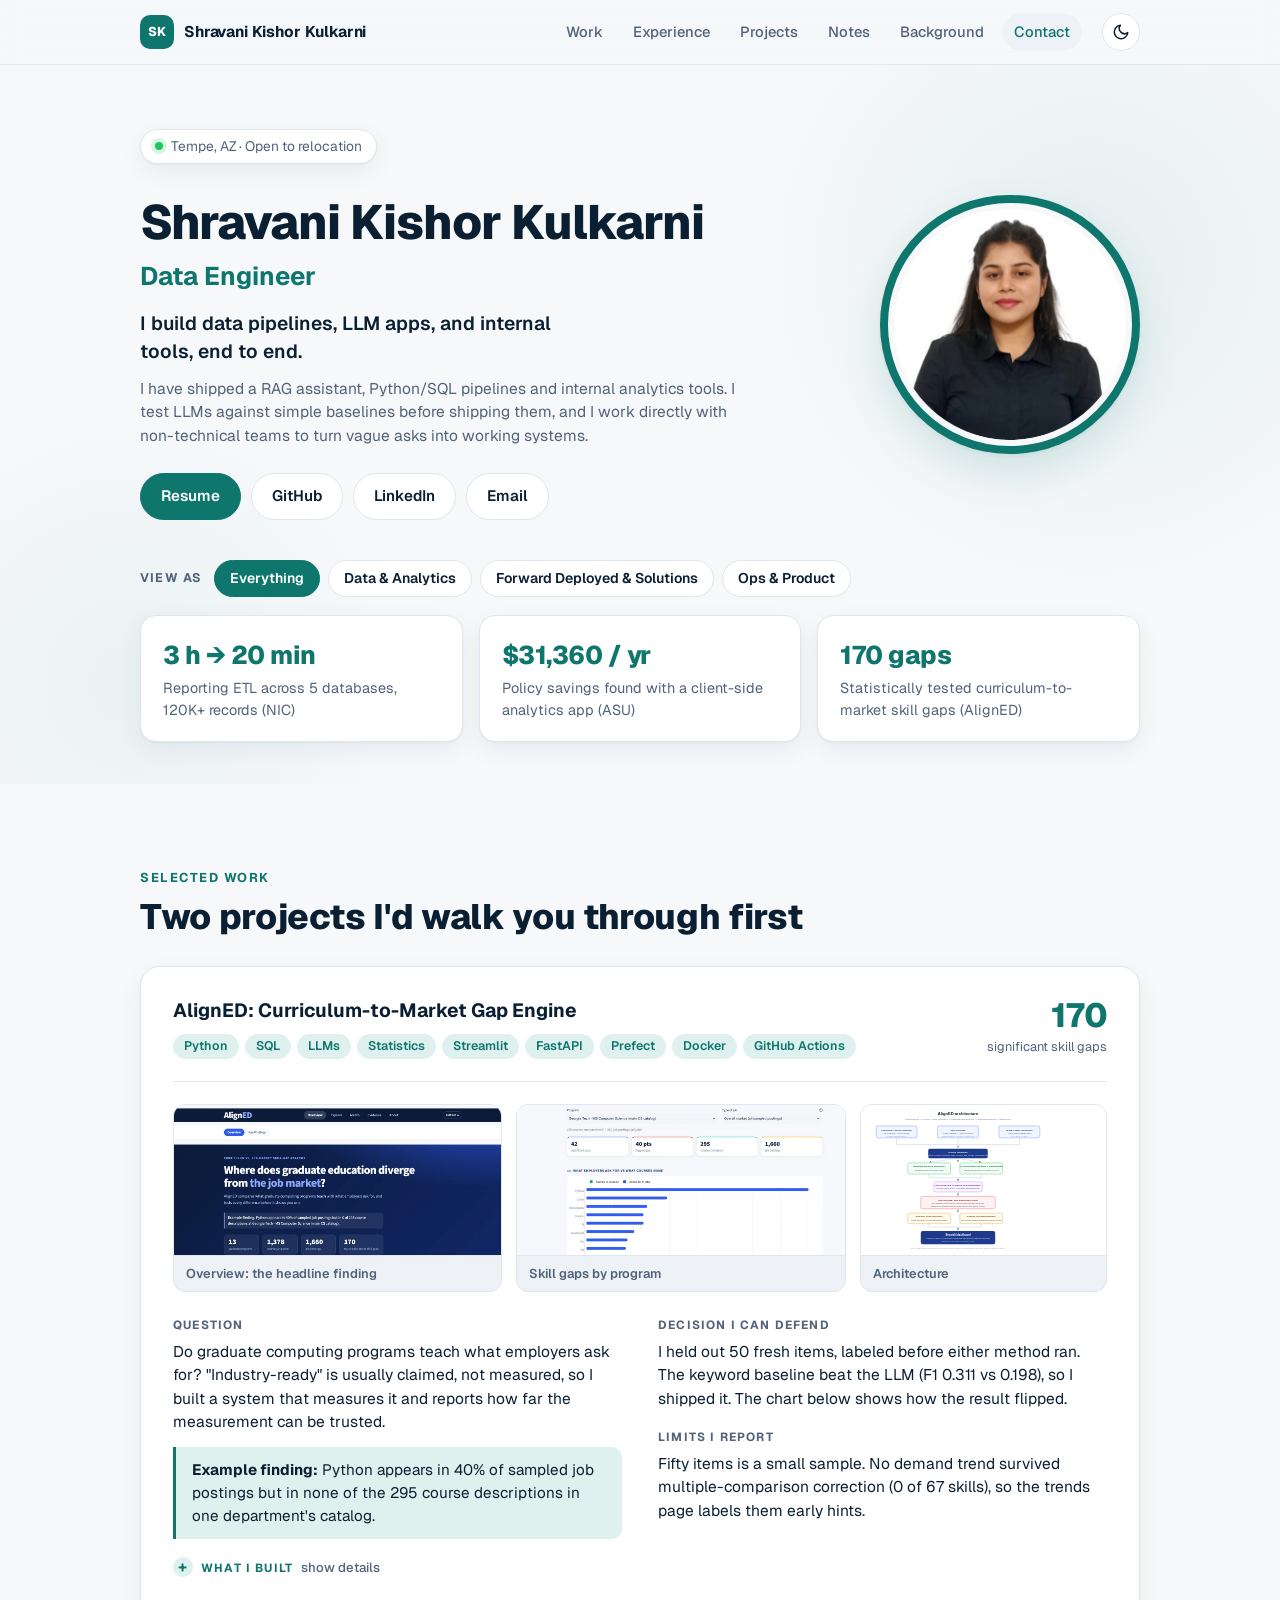
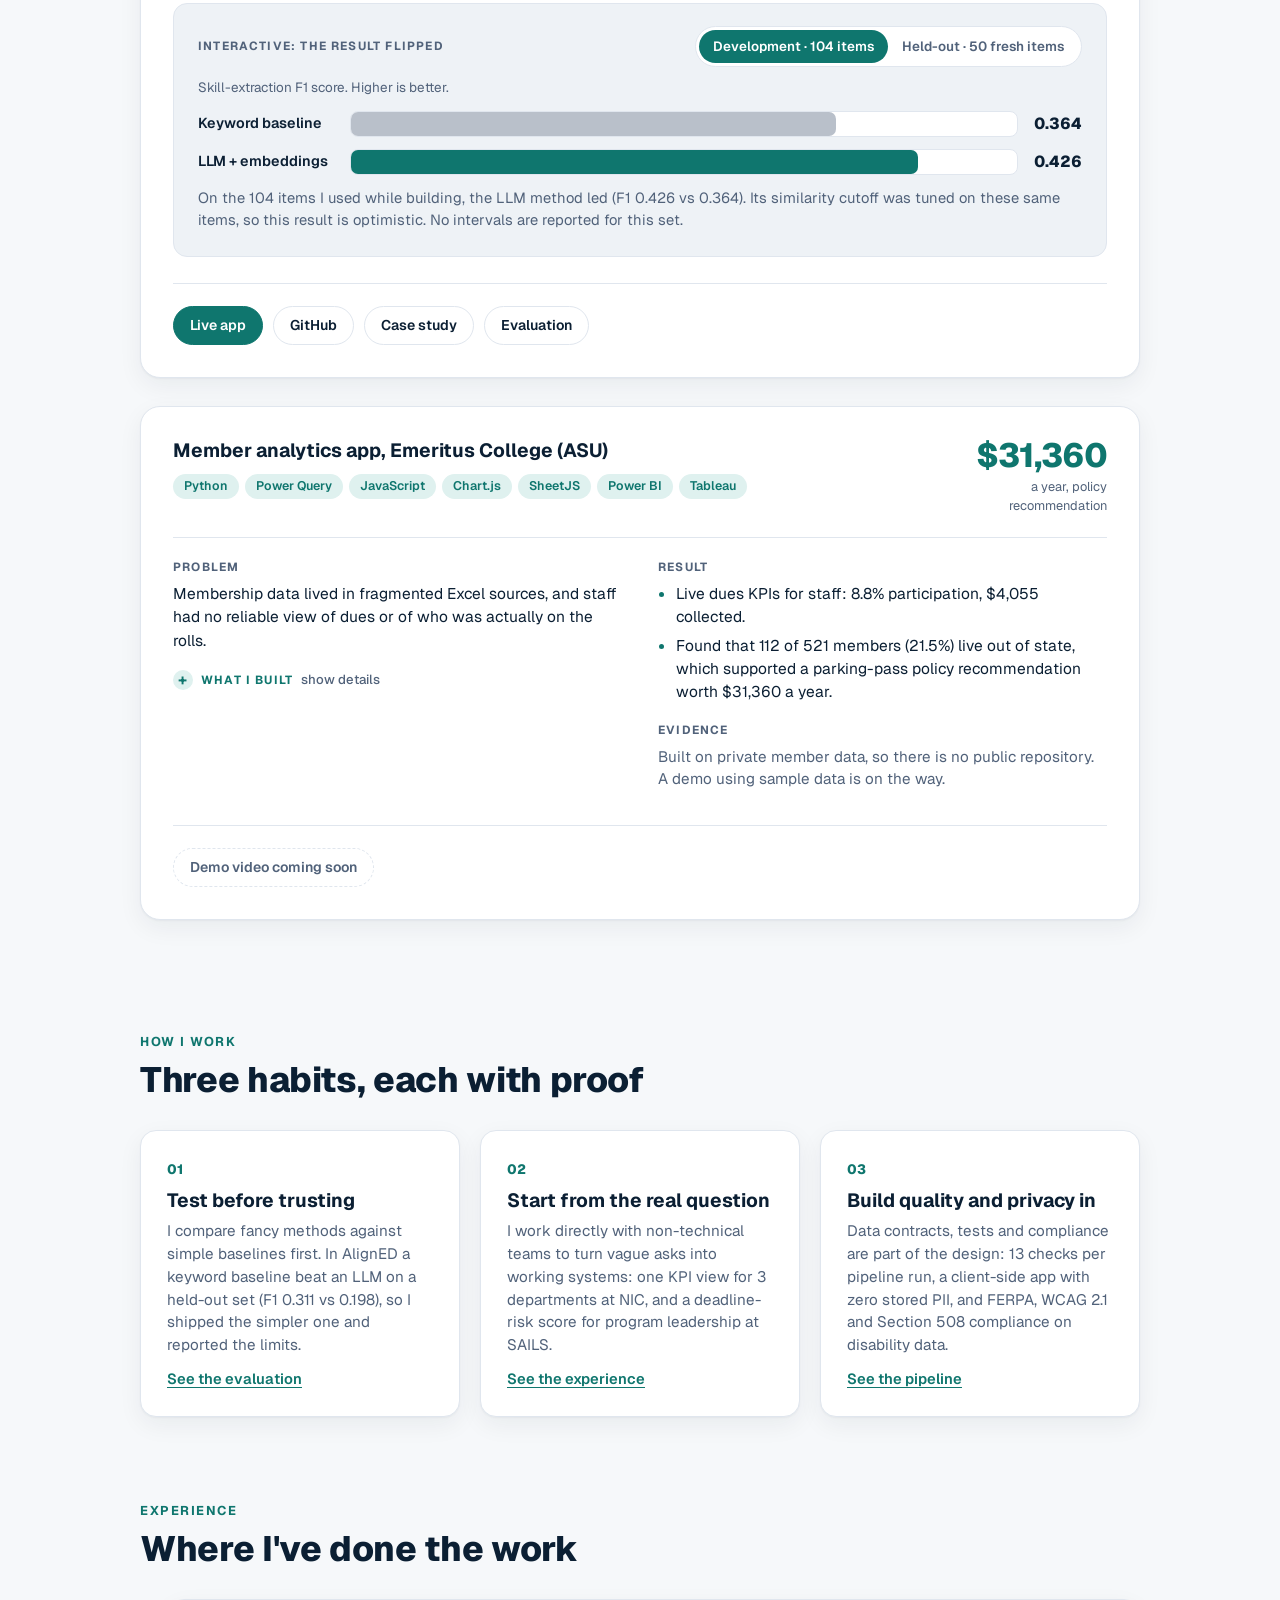
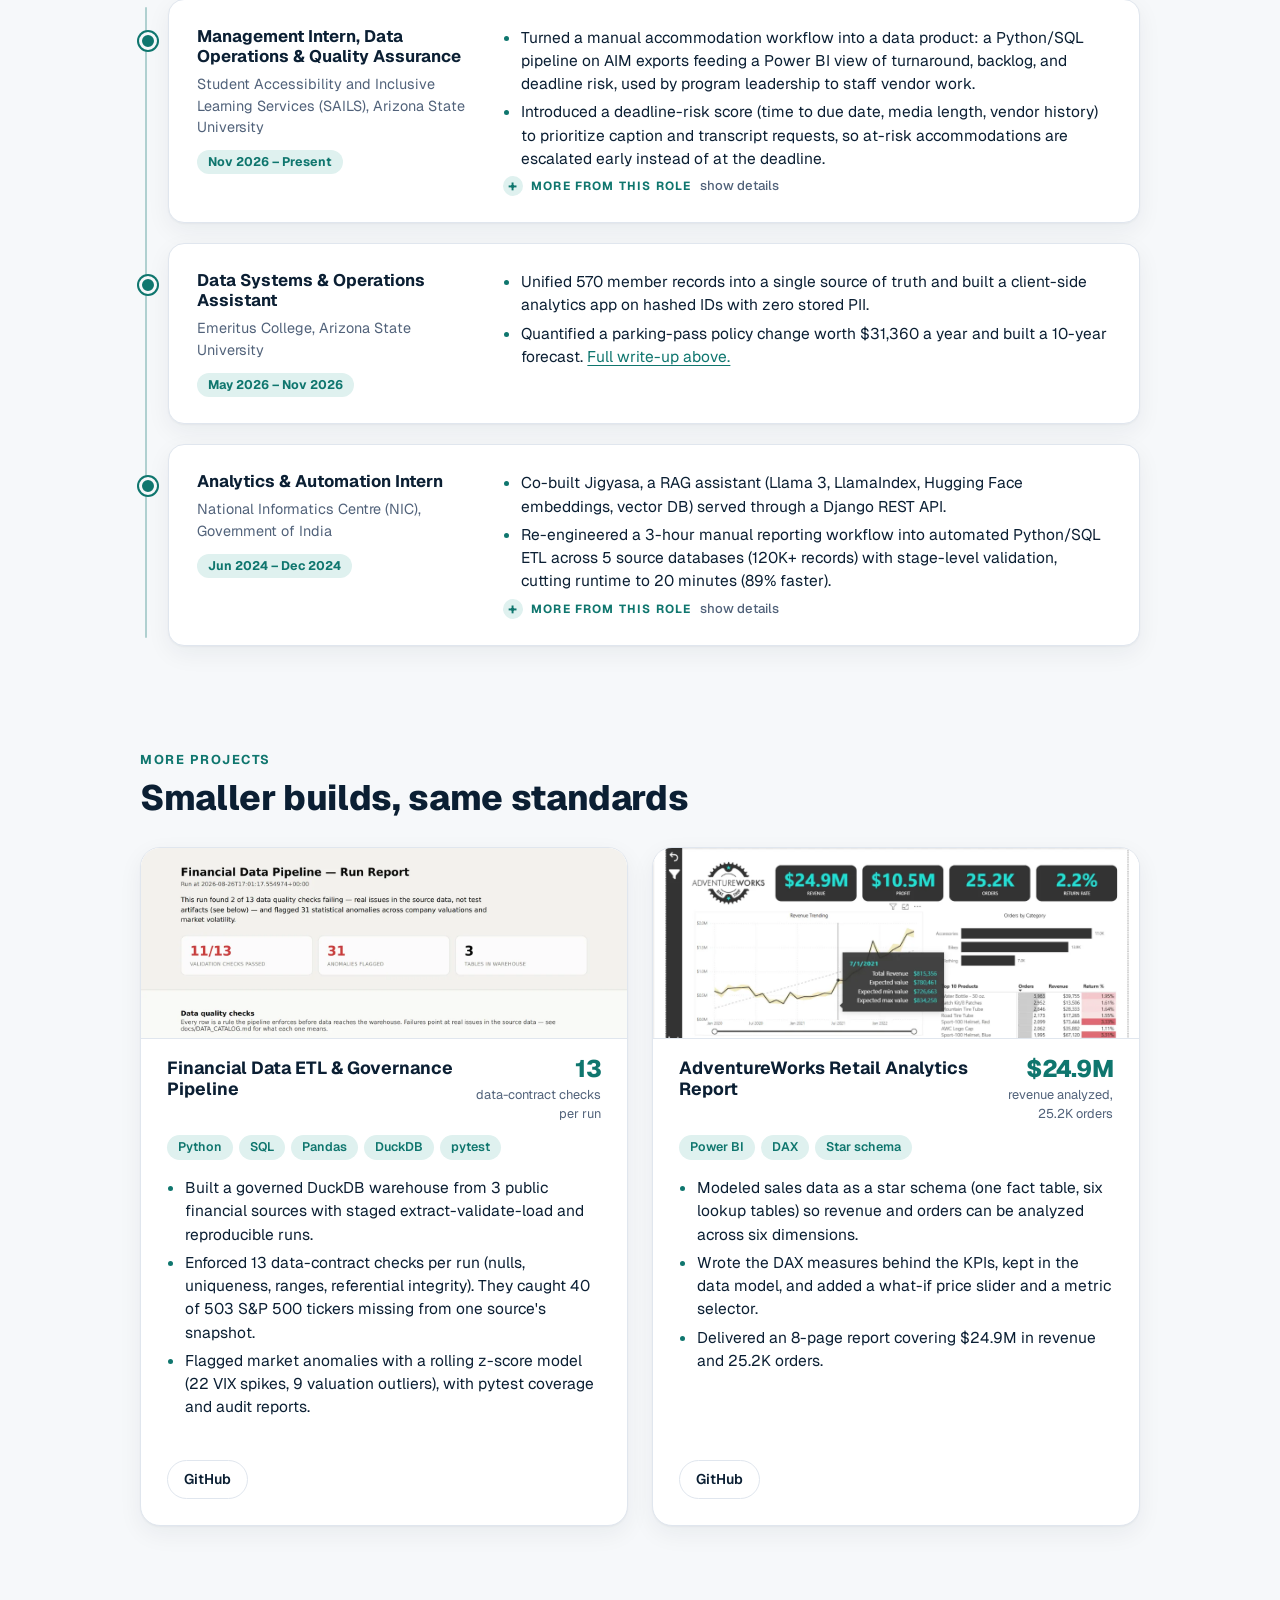
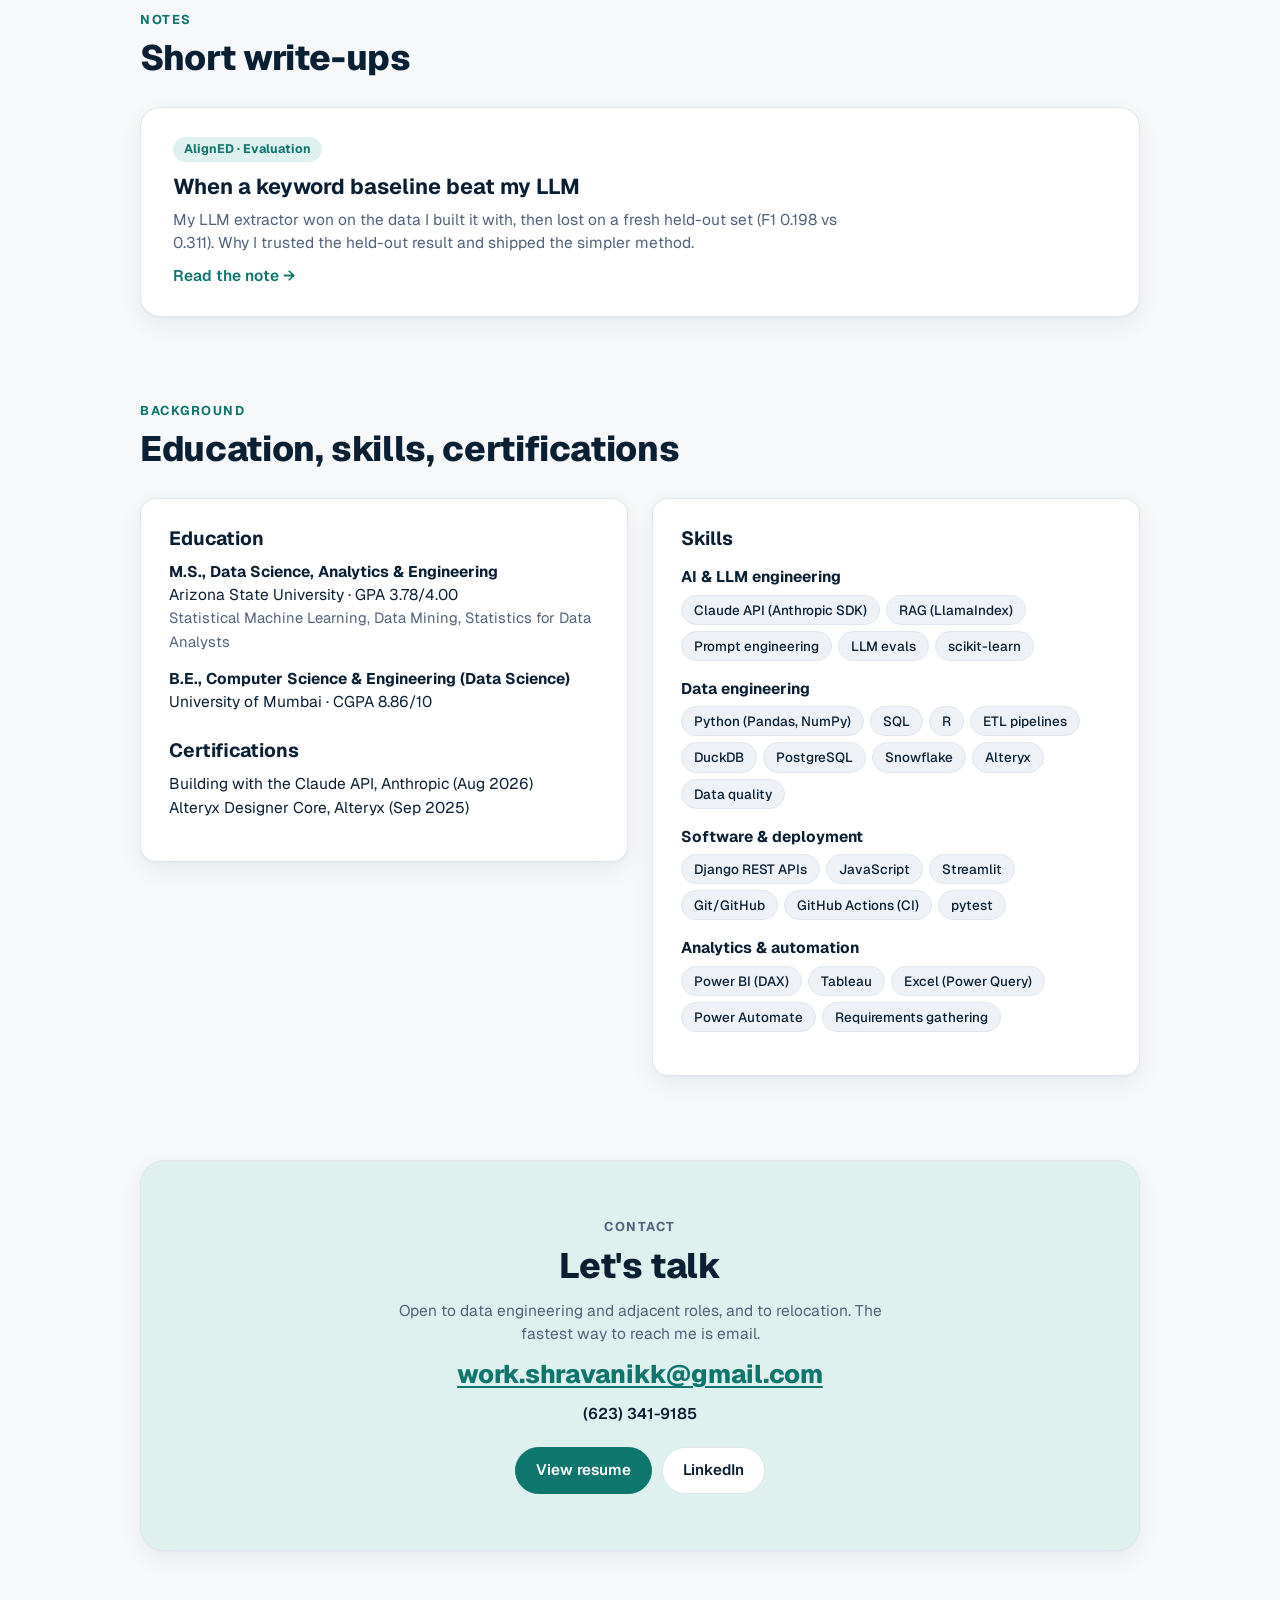
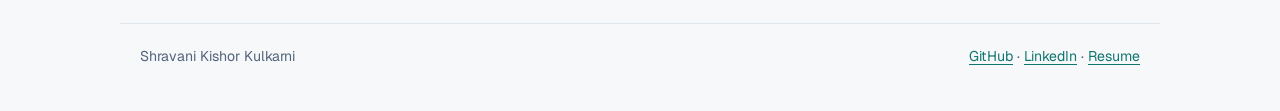
==== index.html @ fde7b5e3 "Switch to Geist and tighten body typography Co-Authored-By: Claude Sonnet 5.5 <noreply@anthropic.com" ====
<!doctype html>
<html lang="en" data-theme="light">
<head>
<meta charset="utf-8">
<meta name="viewport" content="width=device-width, initial-scale=1">
<title>Shravani Kishor Kulkarni | Data Engineer</title>
<meta name="description" content="Data Engineer who builds pipelines, LLM apps, and internal tools end to end. Python, SQL, RAG, Power BI.">
<meta name="color-scheme" content="light dark">
<link rel="icon" href="favicon.svg" type="image/svg+xml">
<link rel="canonical" href="https://shravanikulkarni-mu.vercel.app/">
<meta property="og:type" content="website">
<meta property="og:site_name" content="Shravani Kishor Kulkarni">
<meta property="og:title" content="Shravani Kishor Kulkarni | Data Engineer">
<meta property="og:description" content="Pipelines, LLM apps, and internal tools, built end to end. Python, SQL, RAG, Power BI.">
<meta property="og:url" content="https://shravanikulkarni-mu.vercel.app/">
<meta property="og:image" content="https://shravanikulkarni-mu.vercel.app/og.png">
<meta property="og:image:width" content="1200">
<meta property="og:image:height" content="630">
<meta name="twitter:card" content="summary_large_image">
<meta name="twitter:title" content="Shravani Kishor Kulkarni | Data Engineer">
<meta name="twitter:description" content="Pipelines, LLM apps, and internal tools, built end to end.">
<meta name="twitter:image" content="https://shravanikulkarni-mu.vercel.app/og.png">
<script>
  // Light is the default; a saved choice overrides it. Runs before paint to avoid a flash.
  try { var t = localStorage.getItem("theme"); if (t === "dark" || t === "light") document.documentElement.setAttribute("data-theme", t); } catch (e) {}
</script>
<link rel="preconnect" href="https://fonts.googleapis.com">
<link rel="preconnect" href="https://fonts.gstatic.com" crossorigin>
<link href="https://fonts.googleapis.com/css2?family=Geist:wght@400;500;600;700;800&display=swap" rel="stylesheet">
<link rel="stylesheet" href="styles.css">
<script type="application/ld+json">
{"@context":"https://schema.org","@type":"Person","name":"Shravani Kishor Kulkarni","jobTitle":"Data Engineer","url":"https://shravanikulkarni-mu.vercel.app/","sameAs":["https://github.com/shravanii15","https://www.linkedin.com/in/shravani-kulkarni2003/"],"address":{"@type":"PostalAddress","addressLocality":"Tempe","addressRegion":"AZ"}}
</script>
</head>
<body>
<a class="skip" href="#work">Skip to content</a>

<header class="top">
  <div class="wrap bar">
    <a class="brand" href="#top"><span class="logo">SK</span><span class="brand-name">Shravani Kishor Kulkarni</span></a>
    <nav aria-label="Primary">
      <a href="#work">Work</a>
      <a href="#experience">Experience</a>
      <a href="#projects">Projects</a>
      <a href="#notes">Notes</a>
      <a href="#about">Background</a>
      <a href="#contact">Contact</a>
    </nav>
    <button class="theme-toggle" id="themeToggle" type="button" aria-label="Switch to dark theme" title="Toggle theme">
      <svg class="i-moon" viewBox="0 0 24 24" width="18" height="18" fill="none" stroke="currentColor" stroke-width="2" stroke-linecap="round" stroke-linejoin="round" aria-hidden="true"><path d="M21 12.8A9 9 0 1 1 11.2 3a7 7 0 0 0 9.8 9.8z"/></svg>
      <svg class="i-sun" viewBox="0 0 24 24" width="18" height="18" fill="none" stroke="currentColor" stroke-width="2" stroke-linecap="round" stroke-linejoin="round" aria-hidden="true"><circle cx="12" cy="12" r="4"/><path d="M12 2v2M12 20v2M4.9 4.9l1.4 1.4M17.7 17.7l1.4 1.4M2 12h2M20 12h2M4.9 19.1l1.4-1.4M17.7 6.3l1.4-1.4"/></svg>
    </button>
  </div>
</header>

<main id="top">

<section class="hero">
  <div class="wrap hero-grid">
    <div class="hero-copy">
      <p class="pill"><span class="dot"></span>Tempe, AZ · Open to relocation</p>
      <h1>Shravani Kishor Kulkarni</h1>
      <p class="role">Data Engineer</p>
      <p class="pitch" id="pitch">I build data pipelines, LLM apps, and internal tools, end to end.</p>
      <p class="lede">I have shipped a RAG assistant, Python/SQL pipelines and internal analytics tools. I test LLMs against simple baselines before shipping them, and I work directly with non-technical teams to turn vague asks into working systems.</p>
      <div class="actions">
        <a class="btn primary" href="https://drive.google.com/file/d/1VD20Q1ZDSuOYR6wA9f7kshZLSj4AENpf/view?usp=sharing" target="_blank" rel="noopener">Resume</a>
        <a class="btn" href="https://github.com/shravanii15" target="_blank" rel="noopener">GitHub</a>
        <a class="btn" href="https://www.linkedin.com/in/shravani-kulkarni2003/" target="_blank" rel="noopener">LinkedIn</a>
        <a class="btn" href="mailto:work.shravanikk@gmail.com">Email</a>
      </div>
    </div>
    <div class="hero-photo">
      <div class="photo-frame"><img src="headshot.png" alt="Portrait of Shravani Kishor Kulkarni" width="480" height="480"></div>
    </div>
  </div>
  <div class="wrap">
    <div class="lens" role="group" aria-label="View this portfolio as">
      <span class="lens-label">View as</span>
      <button type="button" class="chip" data-lens="all" aria-pressed="true">Everything</button>
      <button type="button" class="chip" data-lens="data" aria-pressed="false">Data &amp; Analytics</button>
      <button type="button" class="chip" data-lens="fde" aria-pressed="false">Forward Deployed &amp; Solutions</button>
      <button type="button" class="chip" data-lens="ops" aria-pressed="false">Ops &amp; Product</button>
    </div>
    <dl class="proof" id="proof">
      <div><dt>3 h → 20 min</dt><dd>Reporting ETL across 5 databases, 120K+ records (NIC)</dd></div>
      <div><dt>$31,360 / yr</dt><dd>Policy savings found with a client-side analytics app (ASU)</dd></div>
      <div><dt>170 gaps</dt><dd>Statistically tested curriculum-to-market skill gaps (AlignED)</dd></div>
    </dl>
    <p class="start-here" id="startHere" hidden></p>
  </div>
</section>

<section id="work" class="wrap section">
  <p class="kicker">Selected work</p>
  <h2>Two projects I'd walk you through first</h2>

  <article class="case">
    <header class="case-head">
      <div>
        <h3>AlignED: Curriculum-to-Market Gap Engine</h3>
        <ul class="tags"><li>Python</li><li>SQL</li><li>LLMs</li><li>Statistics</li><li>Streamlit</li><li>FastAPI</li><li>Prefect</li><li>Docker</li><li>GitHub Actions</li></ul>
        <a class="status" id="status" href="https://github.com/shravanii15/AlignED/actions" target="_blank" rel="noopener" hidden><span class="pulse" aria-hidden="true"></span><span class="status-text"></span></a>
      </div>
      <div class="keynum"><strong>170</strong><span>significant skill gaps</span></div>
    </header>
    <div class="shots">
      <a class="shot" href="https://aligned-shravanikulkarni.streamlit.app" target="_blank" rel="noopener">
        <img src="assets/aligned-home.webp" alt="AlignED app overview page showing 13 programs, 1,378 courses, 1,660 job postings and 170 tested skill gaps" width="1400" height="586" loading="lazy">
        <span>Overview: the headline finding</span>
      </a>
      <a class="shot" href="https://aligned-shravanikulkarni.streamlit.app" target="_blank" rel="noopener">
        <img src="assets/aligned-gaps.webp" alt="AlignED skill-gap chart comparing what employers ask for with what Georgia Tech MS Computer Science courses name" width="1400" height="586" loading="lazy">
        <span>Skill gaps by program</span>
      </a>
      <a class="shot shot-arch" href="https://github.com/shravanii15/AlignED#how-it-works" target="_blank" rel="noopener">
        <img src="assets/aligned-architecture.svg" alt="AlignED architecture: data sources to SQLite, skill extraction, statistical gap analysis, recommendations and dashboard" width="1000" height="760" loading="lazy">
        <span>Architecture</span>
      </a>
    </div>
    <div class="grid">
      <div>
        <h4>Question</h4>
        <p>Do graduate computing programs teach what employers ask for? "Industry-ready" is usually claimed, not measured, so I built a system that measures it and reports how far the measurement can be trusted.</p>
        <p class="finding"><strong>Example finding:</strong> Python appears in 40% of sampled job postings but in none of the 295 course descriptions in one department's catalog.</p>
        <details class="more">
        <summary>What I built</summary>
        <ul>
          <li>Matched 1,378 courses from 13 programs against 1,660 job postings on O*NET skills, and tested 170 skill gaps with z-tests and Fisher's exact test under FDR control.</li>
          <li>A validated, idempotent daily ingestion pipeline (retries, raw snapshots, de-duplication, audit tables), orchestrated with Prefect and run on GitHub Actions.</li>
          <li>A versioned, authenticated, rate-limited REST API (FastAPI) with OpenAPI docs and Docker packaging, covered by 218 automated tests gated in CI.</li>
          <li>A public Streamlit app with 724 ranked recommendations.</li>
        </ul>
        </details>
      </div>
      <div>
        <h4>Decision I can defend</h4>
        <p>I held out 50 fresh items, labeled before either method ran. The keyword baseline beat the LLM (F1 0.311 vs 0.198), so I shipped it. The chart below shows how the result flipped.</p>
        <h4>Limits I report</h4>
        <p>Fifty items is a small sample. No demand trend survived multiple-comparison correction (0 of 67 skills), so the trends page labels them early hints.</p>
      </div>
    </div>
    <div class="flip" id="flip">
      <div class="flip-head">
        <h4>Interactive: the result flipped</h4>
        <div class="seg" role="group" aria-label="Choose evaluation set">
          <button type="button" data-set="dev" aria-pressed="true">Development &middot; 104 items</button>
          <button type="button" data-set="held" aria-pressed="false">Held-out &middot; 50 fresh items</button>
        </div>
      </div>
      <p class="flip-sub">Skill-extraction F1 score. Higher is better.</p>
      <div class="bars" id="flipRows"></div>
      <p class="flip-note" id="flipNote" aria-live="polite">On the 104 items I used while building, the LLM method led (F1 0.426 vs 0.364). Its similarity cutoff was tuned on these same items, so this result is optimistic.</p>
      <noscript><p class="flip-note">Development set: LLM 0.426, keyword 0.364. Held-out set: keyword 0.311, LLM 0.198.</p></noscript>
    </div>
    <footer class="case-foot">
      <!-- Hidden until the Loom link exists: <a class="btn sm" href="LOOM_URL" target="_blank" rel="noopener">Watch demo</a> -->
      <a class="btn sm primary" href="https://aligned-shravanikulkarni.streamlit.app" target="_blank" rel="noopener">Live app</a>
      <a class="btn sm" href="https://github.com/shravanii15/AlignED" target="_blank" rel="noopener">GitHub</a>
      <a class="btn sm" href="https://github.com/shravanii15/AlignED/blob/main/docs/CASE_STUDY.md" target="_blank" rel="noopener">Case study</a>
      <a class="btn sm" href="https://github.com/shravanii15/AlignED/blob/main/docs/EVALUATION.md" target="_blank" rel="noopener">Evaluation</a>
    </footer>
  </article>

  <article class="case">
    <header class="case-head">
      <div>
        <h3>Member analytics app, Emeritus College (ASU)</h3>
        <ul class="tags"><li>Python</li><li>Power Query</li><li>JavaScript</li><li>Chart.js</li><li>SheetJS</li><li>Power BI</li><li>Tableau</li></ul>
      </div>
      <div class="keynum"><strong>$31,360</strong><span>a year, policy recommendation</span></div>
    </header>
    <div class="grid">
      <div>
        <h4>Problem</h4>
        <p>Membership data lived in fragmented Excel sources, and staff had no reliable view of dues or of who was actually on the rolls.</p>
        <details class="more">
        <summary>What I built</summary>
        <ul>
          <li>Unified 570 member records into one source of truth with a Python/Power Query pipeline, validation rules, and two-tier entity resolution (ASU ID key, normalized-name fallback).</li>
          <li>A privacy-by-design analytics app that runs fully client-side on hashed IDs, so it stores no PII.</li>
          <li>A 10-year financial forecast (120 sheets, 1,200 linked formulas) plus Power BI and Tableau reports for self-serve planning.</li>
        </ul>
        </details>
      </div>
      <div>
        <h4>Result</h4>
        <ul>
          <li>Live dues KPIs for staff: 8.8% participation, $4,055 collected.</li>
          <li>Found that 112 of 521 members (21.5%) live out of state, which supported a parking-pass policy recommendation worth $31,360 a year.</li>
        </ul>
        <h4>Evidence</h4>
        <p class="note">Built on private member data, so there is no public repository. A demo using sample data is on the way.</p>
      </div>
    </div>
    <footer class="case-foot">
      <span class="btn sm disabled" aria-disabled="true">Demo video coming soon</span>
      <!-- When the video is ready, replace the line above with:
      <a class="btn sm primary" href="YOUR_VIDEO_LINK" target="_blank" rel="noopener">Watch demo (sample data)</a> -->
    </footer>
  </article>
</section>

<section class="wrap section" id="how">
  <p class="kicker">How I work</p>
  <h2>Three habits, each with proof</h2>
  <div class="principles">
    <div class="principle">
      <span class="num">01</span>
      <h3>Test before trusting</h3>
      <p>I compare fancy methods against simple baselines first. In AlignED a keyword baseline beat an LLM on a held-out set (F1 0.311 vs 0.198), so I shipped the simpler one and reported the limits.</p>
      <a href="https://github.com/shravanii15/AlignED/blob/main/docs/EVALUATION.md" target="_blank" rel="noopener">See the evaluation</a>
    </div>
    <div class="principle">
      <span class="num">02</span>
      <h3>Start from the real question</h3>
      <p>I work directly with non-technical teams to turn vague asks into working systems: one KPI view for 3 departments at NIC, and a deadline-risk score for program leadership at SAILS.</p>
      <a href="#experience">See the experience</a>
    </div>
    <div class="principle">
      <span class="num">03</span>
      <h3>Build quality and privacy in</h3>
      <p>Data contracts, tests and compliance are part of the design: 13 checks per pipeline run, a client-side app with zero stored PII, and FERPA, WCAG 2.1 and Section 508 compliance on disability data.</p>
      <a href="https://github.com/shravanii15/financial-data-etl-pipeline" target="_blank" rel="noopener">See the pipeline</a>
    </div>
  </div>
</section>

<section id="experience" class="wrap section">
  <p class="kicker">Experience</p>
  <h2>Where I've done the work</h2>

  <div class="timeline">
    <div class="job">
      <div class="meta"><h3>Management Intern, Data Operations &amp; Quality Assurance</h3><p>Student Accessibility and Inclusive Learning Services (SAILS), Arizona State University</p><span class="when">Nov 2026 – Present</span></div>
      <div class="job-body">
      <ul>
        <li>Turned a manual accommodation workflow into a data product: a Python/SQL pipeline on AIM exports feeding a Power BI view of turnaround, backlog, and deadline risk, used by program leadership to staff vendor work.</li>
        <li>Introduced a deadline-risk score (time to due date, media length, vendor history) to prioritize caption and transcript requests, so at-risk accommodations are escalated early instead of at the deadline.</li>
      </ul>
      <details class="more"><summary>More from this role</summary>
      <ul>
        <li>Replaced ad hoc caption review with a defect taxonomy and sampling-based QA (accuracy, sync, speaker ID, formatting), quantifying vendor error rates to hold vendors to quality standards.</li>
        <li>Automated rework and at-risk alerts with Power Automate, reducing coordinator follow-up, while enforcing FERPA, WCAG 2.1, and Section 508 compliance on sensitive disability data.</li>
      </ul>
      </details>
      </div>
    </div>

    <div class="job">
      <div class="meta"><h3>Data Systems &amp; Operations Assistant</h3><p>Emeritus College, Arizona State University</p><span class="when">May 2026 – Nov 2026</span></div>
      <div class="job-body">
      <ul>
        <li>Unified 570 member records into a single source of truth and built a client-side analytics app on hashed IDs with zero stored PII.</li>
        <li>Quantified a parking-pass policy change worth $31,360 a year and built a 10-year forecast. <a href="#work">Full write-up above.</a></li>
      </ul>
      </div>
    </div>

    <div class="job">
      <div class="meta"><h3>Analytics &amp; Automation Intern</h3><p>National Informatics Centre (NIC), Government of India</p><span class="when">Jun 2024 – Dec 2024</span></div>
      <div class="job-body">
      <ul>
        <li>Co-built Jigyasa, a RAG assistant (Llama 3, LlamaIndex, Hugging Face embeddings, vector DB) served through a Django REST API.</li>
        <li>Re-engineered a 3-hour manual reporting workflow into automated Python/SQL ETL across 5 source databases (120K+ records) with stage-level validation, cutting runtime to 20 minutes (89% faster).</li>
      </ul>
      <details class="more"><summary>More from this role</summary>
      <ul>
        <li>Standardized KPI definitions across 3 departments, resolving conflicting metric logic into one view for leadership.</li>
        <li>Profiled and refactored the SQL behind 15+ Power BI reports, cutting median query latency 57% (4.2s to 1.8s).</li>
      </ul>
      </details>
      </div>
    </div>
  </div>
</section>

<section id="projects" class="wrap section">
  <p class="kicker">More projects</p>
  <h2>Smaller builds, same standards</h2>
  <div class="cards">
    <article class="card">
      <a class="card-img" href="https://github.com/shravanii15/financial-data-etl-pipeline" target="_blank" rel="noopener"><img src="assets/financial-report.webp" alt="Run report from the financial data pipeline: 11 of 13 validation checks passed, 31 anomalies flagged, with a table of failing data-quality checks" width="1300" height="1034" loading="lazy"></a>
      <div class="card-top">
        <h3>Financial Data ETL &amp; Governance Pipeline</h3>
        <div class="keynum sm"><strong>13</strong><span>data-contract checks per run</span></div>
      </div>
      <ul class="tags"><li>Python</li><li>SQL</li><li>Pandas</li><li>DuckDB</li><li>pytest</li></ul>
      <ul>
        <li>Built a governed DuckDB warehouse from 3 public financial sources with staged extract-validate-load and reproducible runs.</li>
        <li>Enforced 13 data-contract checks per run (nulls, uniqueness, ranges, referential integrity). They caught 40 of 503 S&amp;P 500 tickers missing from one source's snapshot.</li>
        <li>Flagged market anomalies with a rolling z-score model (22 VIX spikes, 9 valuation outliers), with pytest coverage and audit reports.</li>
      </ul>
      <div class="card-foot"><a class="btn sm" href="https://github.com/shravanii15/financial-data-etl-pipeline" target="_blank" rel="noopener">GitHub</a></div>
    </article>
    <article class="card">
      <a class="card-img" href="https://github.com/shravanii15/Adventureworks-powerbi-dashboard" target="_blank" rel="noopener"><img src="assets/adventureworks.webp" alt="AdventureWorks Power BI executive dashboard showing $24.9M revenue, $10.5M profit, 25.2K orders and a 2.2% return rate" width="1102" height="631" loading="lazy"></a>
      <div class="card-top">
        <h3>AdventureWorks Retail Analytics Report</h3>
        <div class="keynum sm"><strong>$24.9M</strong><span>revenue analyzed, 25.2K orders</span></div>
      </div>
      <ul class="tags"><li>Power BI</li><li>DAX</li><li>Star schema</li></ul>
      <ul>
        <li>Modeled sales data as a star schema (one fact table, six lookup tables) so revenue and orders can be analyzed across six dimensions.</li>
        <li>Wrote the DAX measures behind the KPIs, kept in the data model, and added a what-if price slider and a metric selector.</li>
        <li>Delivered an 8-page report covering $24.9M in revenue and 25.2K orders.</li>
      </ul>
      <div class="card-foot"><a class="btn sm" href="https://github.com/shravanii15/Adventureworks-powerbi-dashboard" target="_blank" rel="noopener">GitHub</a></div>
    </article>
  </div>
</section>

<section id="notes" class="wrap section">
  <p class="kicker">Notes</p>
  <h2>Short write-ups</h2>
  <a class="note-card" href="notes/keyword-baseline-vs-llm.html">
    <span class="note-tag">AlignED · Evaluation</span>
    <h3>When a keyword baseline beat my LLM</h3>
    <p>My LLM extractor won on the data I built it with, then lost on a fresh held-out set (F1 0.198 vs 0.311). Why I trusted the held-out result and shipped the simpler method.</p>
    <span class="read">Read the note &rarr;</span>
  </a>
</section>

<section id="about" class="wrap section">
  <p class="kicker">Background</p>
  <h2>Education, skills, certifications</h2>
  <div class="grid two">
    <div class="panel">
      <h3>Education</h3>
      <p><strong>M.S., Data Science, Analytics &amp; Engineering</strong><br>Arizona State University · GPA 3.78/4.00<br><span class="muted">Statistical Machine Learning, Data Mining, Statistics for Data Analysts</span></p>
      <p><strong>B.E., Computer Science &amp; Engineering (Data Science)</strong><br>University of Mumbai · CGPA 8.86/10</p>
      <h3>Certifications</h3>
      <p>Building with the Claude API, Anthropic (Aug 2026)<br>Alteryx Designer Core, Alteryx (Sep 2025)</p>
    </div>
    <div class="panel">
      <h3>Skills</h3>
      <dl class="skills">
        <dt>AI &amp; LLM engineering</dt><dd><ul class="chips"><li>Claude API (Anthropic SDK)</li><li>RAG (LlamaIndex)</li><li>Prompt engineering</li><li>LLM evals</li><li>scikit-learn</li></ul></dd>
        <dt>Data engineering</dt><dd><ul class="chips"><li>Python (Pandas, NumPy)</li><li>SQL</li><li>R</li><li>ETL pipelines</li><li>DuckDB</li><li>PostgreSQL</li><li>Snowflake</li><li>Alteryx</li><li>Data quality</li></ul></dd>
        <dt>Software &amp; deployment</dt><dd><ul class="chips"><li>Django REST APIs</li><li>JavaScript</li><li>Streamlit</li><li>Git/GitHub</li><li>GitHub Actions (CI)</li><li>pytest</li></ul></dd>
        <dt>Analytics &amp; automation</dt><dd><ul class="chips"><li>Power BI (DAX)</li><li>Tableau</li><li>Excel (Power Query)</li><li>Power Automate</li><li>Requirements gathering</li></ul></dd>
      </dl>
    </div>
  </div>
</section>

<section id="contact" class="wrap section">
  <div class="contact-card">
    <p class="kicker">Contact</p>
    <h2>Let's talk</h2>
    <p>Open to data engineering and adjacent roles, and to relocation. The fastest way to reach me is email.</p>
    <p><a class="mail" href="mailto:work.shravanikk@gmail.com">work.shravanikk@gmail.com</a></p>
    <p class="phone"><a href="tel:+16233419185">(623) 341-9185</a></p>
    <div class="actions center"><a class="btn primary" href="https://drive.google.com/file/d/1VD20Q1ZDSuOYR6wA9f7kshZLSj4AENpf/view?usp=sharing" target="_blank" rel="noopener">View resume</a><a class="btn" href="https://www.linkedin.com/in/shravani-kulkarni2003/" target="_blank" rel="noopener">LinkedIn</a></div>
  </div>
</section>

</main>

<footer class="wrap foot">
  <span>Shravani Kishor Kulkarni</span>
  <span><a href="https://github.com/shravanii15" target="_blank" rel="noopener">GitHub</a> · <a href="https://www.linkedin.com/in/shravani-kulkarni2003/" target="_blank" rel="noopener">LinkedIn</a> · <a href="https://drive.google.com/file/d/1VD20Q1ZDSuOYR6wA9f7kshZLSj4AENpf/view?usp=sharing" target="_blank" rel="noopener">Resume</a></span>
</footer>

<script src="app.js" defer></script>
<script>
  (function () {
    var root = document.documentElement, btn = document.getElementById("themeToggle");
    function sync() {
      var dark = root.getAttribute("data-theme") === "dark";
      btn.setAttribute("aria-label", dark ? "Switch to light theme" : "Switch to dark theme");
    }
    btn.addEventListener("click", function () {
      var next = root.getAttribute("data-theme") === "dark" ? "light" : "dark";
      root.setAttribute("data-theme", next);
      try { localStorage.setItem("theme", next); } catch (e) {}
      sync();
    });
    sync();
  })();
</script>
</body>
</html>
---- styles.css ----
:root{
  --bg:#f6f8fa; --surface:#ffffff; --surface-2:#eef2f6; --text:#0b1f33; --muted:#51627a; --line:#e0e6ee;
  --accent:#0f766e; --accent-2:#0f766e; --accent-ink:#ffffff; --accent-soft:#dff1ef;
  --shadow:0 1px 2px rgba(11,31,51,.04),0 8px 24px rgba(11,31,51,.06);
  --shadow-lg:0 2px 4px rgba(11,31,51,.05),0 18px 40px rgba(15,118,110,.14);
  --glow:rgba(15,118,110,.07); --glow-2:rgba(15,118,110,.05);
  --radius:16px;
  --font-head:"Geist","Inter",system-ui,sans-serif;
}
:root[data-theme="dark"]{
  --bg:#0a1624; --surface:#0f2236; --surface-2:#142b44; --text:#e6edf5; --muted:#93a4b8; --line:#1e3550;
  --accent:#2dd4bf; --accent-2:#2dd4bf; --accent-ink:#04201c; --accent-soft:#123a40;
  --shadow:0 1px 2px rgba(0,0,0,.3),0 8px 24px rgba(0,0,0,.28);
  --shadow-lg:0 2px 4px rgba(0,0,0,.4),0 18px 40px rgba(0,0,0,.4);
  --glow:rgba(45,212,191,.08); --glow-2:rgba(45,212,191,.05);
}
*{box-sizing:border-box}
html{scroll-behavior:smooth;scroll-padding-top:76px}
body{margin:0;background:var(--bg);color:var(--text);font:15.5px/1.5 "Geist","Inter",system-ui,-apple-system,"Segoe UI",Roboto,sans-serif;-webkit-font-smoothing:antialiased;transition:background .25s,color .25s}
.wrap{max-width:1040px;margin:0 auto;padding:0 20px}
a{color:var(--accent);text-underline-offset:3px}
h1,h2,h3,h4,.brand,.proof dt,.keynum strong,.mail,.role{font-family:var(--font-head)}
h1,h2,h3,h4{line-height:1.2;margin:0;letter-spacing:-.015em}
p{margin:0 0 10px}

/* top bar */
.top{position:sticky;top:0;z-index:20;background:color-mix(in srgb,var(--bg) 82%,transparent);backdrop-filter:saturate(1.4) blur(12px);-webkit-backdrop-filter:saturate(1.4) blur(12px);border-bottom:1px solid var(--line)}
.bar{display:flex;align-items:center;gap:20px;height:64px}
.brand{display:flex;align-items:center;gap:10px;font-weight:700;color:var(--text);text-decoration:none;letter-spacing:-.01em}
.logo{display:grid;place-items:center;width:34px;height:34px;border-radius:10px;background:var(--accent);color:var(--accent-ink);font-size:.8rem;font-weight:800}
nav{display:flex;gap:6px;margin-left:auto;overflow-x:auto;scrollbar-width:none}
nav::-webkit-scrollbar{display:none}
nav a{color:var(--muted);text-decoration:none;font-size:.92rem;font-weight:500;padding:7px 12px;border-radius:999px;white-space:nowrap;transition:background .2s,color .2s}
nav a:hover,nav a.active{color:var(--text);background:var(--surface-2)}
nav a.active{color:var(--accent)}
.theme-toggle{display:grid;place-items:center;width:38px;height:38px;border-radius:999px;border:1px solid var(--line);background:var(--surface);color:var(--text);cursor:pointer;flex:none;transition:transform .2s,border-color .2s}
.theme-toggle:hover{border-color:var(--accent);transform:rotate(12deg)}
.theme-toggle .i-sun{display:none}
:root[data-theme="dark"] .theme-toggle .i-sun{display:block}
:root[data-theme="dark"] .theme-toggle .i-moon{display:none}

.skip{position:absolute;left:-999px;top:8px;z-index:50;background:var(--accent);color:var(--accent-ink);padding:8px 14px;border-radius:8px}
.skip:focus{left:12px}

/* hero */
.hero{position:relative;overflow:hidden;padding:64px 0 24px}
.hero::before{content:"";position:absolute;inset:-120px -10% auto auto;width:640px;height:640px;border-radius:50%;background:radial-gradient(closest-side,var(--glow),transparent);pointer-events:none}
.hero::after{content:"";position:absolute;inset:auto auto -160px -10%;width:520px;height:520px;border-radius:50%;background:radial-gradient(closest-side,var(--glow-2),transparent);pointer-events:none}
.hero-grid{position:relative;z-index:1;display:grid;grid-template-columns:1.6fr .6fr;gap:48px;align-items:center}
.pill{display:inline-flex;align-items:center;gap:8px;padding:6px 14px;border:1px solid var(--line);background:var(--surface);border-radius:999px;font-size:.86rem;color:var(--muted);box-shadow:var(--shadow)}
.dot{width:8px;height:8px;border-radius:50%;background:#22c55e;box-shadow:0 0 0 4px rgba(34,197,94,.18)}
h1{font-size:min(3rem,4.6vw);white-space:nowrap;letter-spacing:-.02em;margin:20px 0 6px;font-weight:800}
.role{font-size:clamp(1.2rem,2.6vw,1.6rem);font-weight:700;margin:0 0 14px;color:var(--accent);width:fit-content}
.pitch{font-size:1.2rem;font-weight:600;max-width:34ch;margin-bottom:10px}
.lede{color:var(--muted);max-width:60ch;margin-bottom:26px}
.actions{display:flex;flex-wrap:wrap;gap:10px}
.btn{display:inline-flex;align-items:center;justify-content:center;gap:6px;padding:11px 20px;border:1px solid var(--line);border-radius:999px;background:var(--surface);color:var(--text);text-decoration:none;font-weight:600;font-size:.95rem;transition:transform .18s,box-shadow .18s,border-color .18s,background .18s}
.btn:hover{transform:translateY(-2px);border-color:var(--accent);box-shadow:var(--shadow)}
.btn.primary{background:var(--accent);border-color:var(--accent);color:var(--accent-ink)}
.btn.primary:hover{box-shadow:0 8px 22px color-mix(in srgb,var(--accent) 35%,transparent)}
.btn.sm{padding:8px 16px;font-size:.88rem}
.btn.disabled{color:var(--muted);border-style:dashed;background:transparent;cursor:default}
.btn.disabled:hover{transform:none;box-shadow:none;border-color:var(--line)}
.hero-photo{display:flex;justify-content:center}
.photo-frame{position:relative;width:min(100%,340px);aspect-ratio:1;border-radius:50%;padding:8px;background:var(--accent);box-shadow:var(--shadow-lg)}
.photo-frame img{display:block;width:100%;height:100%;border-radius:50%;object-fit:cover;background:#fff;border:6px solid var(--bg)}
.proof{position:relative;z-index:1;display:grid;grid-template-columns:repeat(3,1fr);gap:16px;margin:48px 0 0}
.proof>div{background:var(--surface);border:1px solid var(--line);border-radius:var(--radius);padding:20px 22px;box-shadow:var(--shadow);transition:transform .2s,box-shadow .2s}
.proof>div:hover{transform:translateY(-3px);box-shadow:var(--shadow-lg)}
.proof dt{font-size:1.6rem;font-weight:800;letter-spacing:-.02em;color:var(--accent)}
.proof dd{margin:4px 0 0;color:var(--muted);font-size:.9rem}

/* screenshots */
.shots{display:grid;grid-template-columns:1.2fr 1.2fr .9fr;gap:14px;margin:0 0 26px}
.shot{display:flex;flex-direction:column;border:1px solid var(--line);border-radius:12px;overflow:hidden;background:var(--surface-2);text-decoration:none;color:var(--muted);font-size:.8rem;font-weight:600;transition:transform .2s,box-shadow .2s,border-color .2s}
.shot:hover{transform:translateY(-3px);box-shadow:var(--shadow-lg);border-color:var(--accent)}
.shot img{display:block;width:100%;height:150px;object-fit:cover;object-position:top left;background:#fff}
.shot-arch img{object-fit:contain;background:#fff;padding:4px}
.shot span{padding:8px 12px;border-top:1px solid var(--line)}
.card-img{display:block;margin:-26px -26px 18px;border-radius:19px 19px 0 0;overflow:hidden;border-bottom:1px solid var(--line);background:#fff}
.card-img img{display:block;width:100%;height:190px;object-fit:cover;object-position:top center;transition:transform .4s}
.card:hover .card-img img{transform:scale(1.03)}
details.more{margin-top:18px}
details.more summary{cursor:pointer;font-size:.74rem;font-weight:700;text-transform:uppercase;letter-spacing:.1em;color:var(--accent);list-style:none;display:flex;align-items:center;gap:8px}
details.more summary::-webkit-details-marker{display:none}
details.more summary::before{content:"+";display:grid;place-items:center;width:20px;height:20px;border-radius:50%;background:var(--accent-soft);font-size:1rem;line-height:1}
details.more[open] summary::before{content:"2"}
details.more summary::after{content:"show details";font-weight:500;text-transform:none;letter-spacing:0;color:var(--muted);font-size:.82rem}
details.more[open] summary::after{content:"hide"}
details.more ul{margin-top:12px}
@media (max-width:860px){.shots{grid-template-columns:1fr}.shot img{height:170px}}

/* role lens */
.lens{position:relative;z-index:1;display:flex;flex-wrap:wrap;align-items:center;gap:8px;margin-top:40px}
.lens-label{font-size:.78rem;font-weight:700;letter-spacing:.1em;text-transform:uppercase;color:var(--muted);margin-right:4px}
.chip{font:inherit;font-size:.88rem;font-weight:600;padding:7px 15px;border-radius:999px;border:1px solid var(--line);background:var(--surface);color:var(--text);cursor:pointer;transition:background .18s,border-color .18s,color .18s,transform .18s}
.chip:hover{border-color:var(--accent);transform:translateY(-1px)}
.chip[aria-pressed="true"]{background:var(--accent);border-color:var(--accent);color:var(--accent-ink)}
.lens+.proof{margin-top:18px}
.start-here{position:relative;z-index:1;display:flex;flex-wrap:wrap;align-items:center;gap:8px 18px;margin:18px 0 0;font-size:.92rem}
.start-here span{font-size:.78rem;font-weight:700;letter-spacing:.1em;text-transform:uppercase;color:var(--muted)}
.start-here a{font-weight:600}

/* live status */
.status{display:inline-flex;align-items:center;gap:9px;margin-top:14px;padding:6px 14px;border-radius:999px;border:1px solid var(--line);background:var(--surface-2);color:var(--text);font-size:.82rem;text-decoration:none;transition:border-color .2s}
.status:hover{border-color:var(--accent)}
.status[hidden]{display:none}
.pulse{width:8px;height:8px;border-radius:50%;background:#22c55e;box-shadow:0 0 0 0 rgba(34,197,94,.5);animation:pulse 2.2s infinite;flex:none}
.status.warn .pulse{background:#f59e0b;animation:none}
@keyframes pulse{70%{box-shadow:0 0 0 7px rgba(34,197,94,0)}100%{box-shadow:0 0 0 0 rgba(34,197,94,0)}}

/* the result flipped */
.flip{margin-top:26px;padding:22px 24px;border-radius:14px;background:var(--surface-2);border:1px solid var(--line)}
.flip-head{display:flex;flex-wrap:wrap;justify-content:space-between;align-items:center;gap:12px}
.flip-head h4{margin:0}
.seg{display:inline-flex;padding:3px;border-radius:999px;background:var(--surface);border:1px solid var(--line)}
.seg button{font:inherit;font-size:.84rem;font-weight:600;padding:6px 14px;border:0;border-radius:999px;background:transparent;color:var(--muted);cursor:pointer;transition:background .2s,color .2s}
.seg button[aria-pressed="true"]{background:var(--accent);color:var(--accent-ink)}
.flip-sub{margin:10px 0 14px;font-size:.84rem;color:var(--muted)}
.bar-row{display:grid;grid-template-columns:140px 1fr 52px;align-items:center;gap:12px;margin-bottom:12px}
.bar-label{font-size:.9rem;font-weight:600}
.track{position:relative;height:26px;border-radius:8px;background:var(--surface);border:1px solid var(--line)}
.fill{height:100%;border-radius:7px;background:color-mix(in srgb,var(--muted) 40%,var(--surface));transition:width .6s cubic-bezier(.2,.8,.2,1),background .3s}
.fill.win{background:var(--accent)}
.ci{position:absolute;top:50%;height:2px;background:var(--text);transform:translateY(-50%);transition:left .6s cubic-bezier(.2,.8,.2,1),width .6s cubic-bezier(.2,.8,.2,1)}
.ci::before,.ci::after{content:"";position:absolute;top:-5px;width:2px;height:12px;background:var(--text)}
.ci::before{left:0}.ci::after{right:0}
.ci[hidden]{display:none}
.bar-val{font-family:var(--font-head);font-weight:800;font-size:1rem;text-align:right}
.flip-note{margin:6px 0 0;font-size:.92rem;color:var(--muted);min-height:3.2em}
@media (max-width:860px){.bar-row{grid-template-columns:1fr 52px;gap:4px 12px}.bar-label{grid-column:1/-1}.flip{padding:18px}}

/* sections */
.section{padding-top:84px}
.kicker{margin:0 0 8px;font-size:.8rem;font-weight:700;letter-spacing:.12em;text-transform:uppercase;color:var(--accent)}
h2{font-size:clamp(1.6rem,3.4vw,2.2rem);letter-spacing:-.01em;margin-bottom:28px;font-weight:800}
h3{font-size:1.2rem;letter-spacing:0}
h4{font-size:.74rem;text-transform:uppercase;letter-spacing:.1em;color:var(--muted);margin:20px 0 8px}
h4:first-child{margin-top:0}
ul{padding-left:1.15rem;margin:0}
li{margin-bottom:5px;line-height:1.5}
li::marker{color:var(--accent)}

/* tags */
.tags{display:flex;flex-wrap:wrap;gap:6px;list-style:none;padding:0;margin:12px 0 0}
.tags li{margin:0;padding:3px 11px;border-radius:999px;background:var(--accent-soft);color:var(--accent);font-size:.78rem;font-weight:600}
.tags li::marker{content:""}

/* key number */
.keynum{display:flex;flex-direction:column;align-items:flex-end;text-align:right;flex:none}
.keynum strong{font-size:2.1rem;font-weight:800;letter-spacing:-.03em;line-height:1;color:var(--accent)}
.keynum span{font-size:.8rem;color:var(--muted);max-width:16ch;margin-top:4px}
.keynum.sm strong{font-size:1.5rem}

/* case studies + cards */
.case,.card{background:var(--surface);border:1px solid var(--line);border-radius:20px;padding:32px;margin-bottom:28px;box-shadow:var(--shadow);transition:transform .22s,box-shadow .22s,border-color .22s}
.case:hover,.card:hover{transform:translateY(-3px);box-shadow:var(--shadow-lg);border-color:color-mix(in srgb,var(--accent) 35%,var(--line))}
.case-head{display:flex;justify-content:space-between;align-items:flex-start;gap:24px;padding-bottom:22px;margin-bottom:22px;border-bottom:1px solid var(--line)}
.grid{display:grid;grid-template-columns:1fr 1fr;gap:36px}
.grid p{margin-bottom:8px}
.case-foot,.card-foot{display:flex;flex-wrap:wrap;gap:10px;margin-top:26px;padding-top:22px;border-top:1px solid var(--line)}
.note{color:var(--muted);font-size:.95rem}
.cards{display:grid;grid-template-columns:1fr 1fr;gap:24px}
.cards .card{margin:0;display:flex;flex-direction:column;padding:26px}
.card-top{display:flex;justify-content:space-between;gap:16px;align-items:flex-start}
.card-top h3{font-size:1.1rem}
.cards .tags{margin:12px 0 16px}
.cards .card-foot{margin-top:auto;padding-top:18px;border-top:0}
.cards ul:not(.tags){margin-bottom:18px}

/* how I work */
.finding{margin:14px 0 0;padding:12px 16px;border-left:3px solid var(--accent);background:var(--accent-soft);border-radius:0 10px 10px 0;font-size:.95rem}
.principles{display:grid;grid-template-columns:repeat(3,1fr);gap:20px}
.principle{background:var(--surface);border:1px solid var(--line);border-radius:var(--radius);padding:26px;box-shadow:var(--shadow);transition:transform .2s,box-shadow .2s}
.principle:hover{transform:translateY(-3px);box-shadow:var(--shadow-lg)}
.principle .num{display:inline-block;font-family:var(--font-head);font-weight:800;font-size:.85rem;color:var(--accent);margin-bottom:10px}
.principle h3{margin-bottom:8px}
.principle p{color:var(--muted);font-size:.95rem}
.principle a{font-weight:600;font-size:.92rem}
.actions.center{justify-content:center;margin-top:22px}

/* experience */
.timeline{position:relative;padding-left:28px}
.timeline::before{content:"";position:absolute;left:5px;top:8px;bottom:8px;width:2px;background:var(--accent);opacity:.3;border-radius:2px}
.job{position:relative;display:grid;grid-template-columns:270px 1fr;gap:36px;background:var(--surface);border:1px solid var(--line);border-radius:var(--radius);padding:26px 28px;margin-bottom:20px;box-shadow:var(--shadow)}
.job::before{content:"";position:absolute;left:-30px;top:32px;width:12px;height:12px;border-radius:50%;background:var(--accent);border:3px solid var(--bg);box-shadow:0 0 0 2px var(--accent)}
.job h3{font-size:1.05rem}
.job .meta p{margin:8px 0 10px;color:var(--muted);font-size:.9rem}
.when{display:inline-block;padding:3px 11px;border-radius:999px;background:var(--accent-soft);color:var(--accent);font-size:.78rem;font-weight:700}

/* notes */
.note-card{display:block;background:var(--surface);border:1px solid var(--line);border-radius:20px;padding:28px 32px;box-shadow:var(--shadow);text-decoration:none;color:var(--text);transition:transform .22s,box-shadow .22s,border-color .22s}
.note-card:hover{transform:translateY(-3px);box-shadow:var(--shadow-lg);border-color:color-mix(in srgb,var(--accent) 35%,var(--line))}
.note-tag{display:inline-block;padding:3px 11px;border-radius:999px;background:var(--accent-soft);color:var(--accent);font-size:.78rem;font-weight:700;margin-bottom:12px}
.note-card h3{font-size:1.35rem;margin-bottom:8px}
.note-card p{color:var(--muted);max-width:70ch}
.note-card .read{color:var(--accent);font-weight:600}
.post{max-width:760px;padding-top:48px}
.post h1{white-space:normal;font-size:clamp(1.9rem,5vw,2.8rem);margin:6px 0 14px}
.post h2{font-size:1.35rem;margin:34px 0 10px}
.post-lede{font-size:1.15rem;color:var(--muted)}
.post p,.post li{font-size:1.02rem}
.post ul{margin-bottom:12px}
.back{display:inline-block;margin-bottom:22px;font-weight:600;font-size:.92rem;text-decoration:none}
.post-table{width:100%;border-collapse:collapse;margin:16px 0;background:var(--surface);border:1px solid var(--line);border-radius:12px;overflow:hidden;font-size:.95rem}
.post-table th,.post-table td{padding:11px 14px;text-align:left;border-bottom:1px solid var(--line)}
.post-table th{background:var(--surface-2);font-size:.78rem;text-transform:uppercase;letter-spacing:.06em;color:var(--muted)}
.post-table tr:last-child td{border-bottom:0}
.post-links{display:flex;flex-wrap:wrap;gap:10px;margin-top:34px}
@media (max-width:860px){.post-table{font-size:.85rem}.post-table th,.post-table td{padding:9px 8px}}

/* chips + job body */
.job-body{min-width:0}
.job-body details.more{margin-top:6px}
.chips{display:flex;flex-wrap:wrap;gap:6px;list-style:none;padding:0;margin:6px 0 0}
.chips li{margin:0;padding:4px 12px;border-radius:999px;background:var(--surface-2);border:1px solid var(--line);color:var(--text);font-size:.84rem;font-weight:500}
.chips li::marker{content:""}
.skills dd{margin-top:0}

/* background */
.grid.two{gap:24px;align-items:start}
.panel{background:var(--surface);border:1px solid var(--line);border-radius:var(--radius);padding:28px;box-shadow:var(--shadow)}
.panel h3{margin:0 0 10px}
.panel h3:not(:first-child){margin-top:26px}
.panel p{margin-bottom:14px}
.muted{color:var(--muted);font-size:.92rem}
.skills dt{font-weight:700;margin-top:16px}
.skills dt:first-child{margin-top:0}
.skills dd{margin:3px 0 0;color:var(--muted);font-size:.95rem}

/* contact */
.contact-card{text-align:center;padding:56px 24px;border-radius:24px;background:var(--accent-soft);border:1px solid var(--line);box-shadow:var(--shadow)}
.contact-card h2{margin-bottom:12px}
.contact-card p{max-width:52ch;margin-left:auto;margin-right:auto;color:var(--muted)}
.mail{display:inline-block;font-size:clamp(1.15rem,3vw,1.6rem);font-weight:800;letter-spacing:-.01em}
.phone{margin-top:-2px}
.phone a{font-weight:600;color:var(--text);text-decoration:none}
.phone a:hover{color:var(--accent)}
.foot{display:flex;justify-content:space-between;flex-wrap:wrap;gap:8px;margin-top:72px;padding-top:22px;padding-bottom:44px;border-top:1px solid var(--line);color:var(--muted);font-size:.88rem}
a:focus-visible,button:focus-visible{outline:2px solid var(--accent);outline-offset:3px;border-radius:6px}

@media (max-width:860px){
  .hero{padding-top:36px}
  h1{font-size:6.3vw}
  .hero-grid{grid-template-columns:1fr;gap:32px}
  .hero-photo{order:-1}
  .photo-frame{width:230px}
  .proof,.grid,.cards,.principles{grid-template-columns:1fr}
  .grid{gap:8px}
  .job{grid-template-columns:1fr;gap:14px}
  .case,.card{padding:22px}
  .case-head{flex-direction:column;gap:16px}
  .keynum{align-items:flex-start;text-align:left}
  .keynum span{max-width:none}
  .section{padding-top:60px}
  .brand-name{display:none}
  nav{margin-left:0}
}
@media (prefers-reduced-motion:reduce){*{transition:none!important;scroll-behavior:auto!important}}
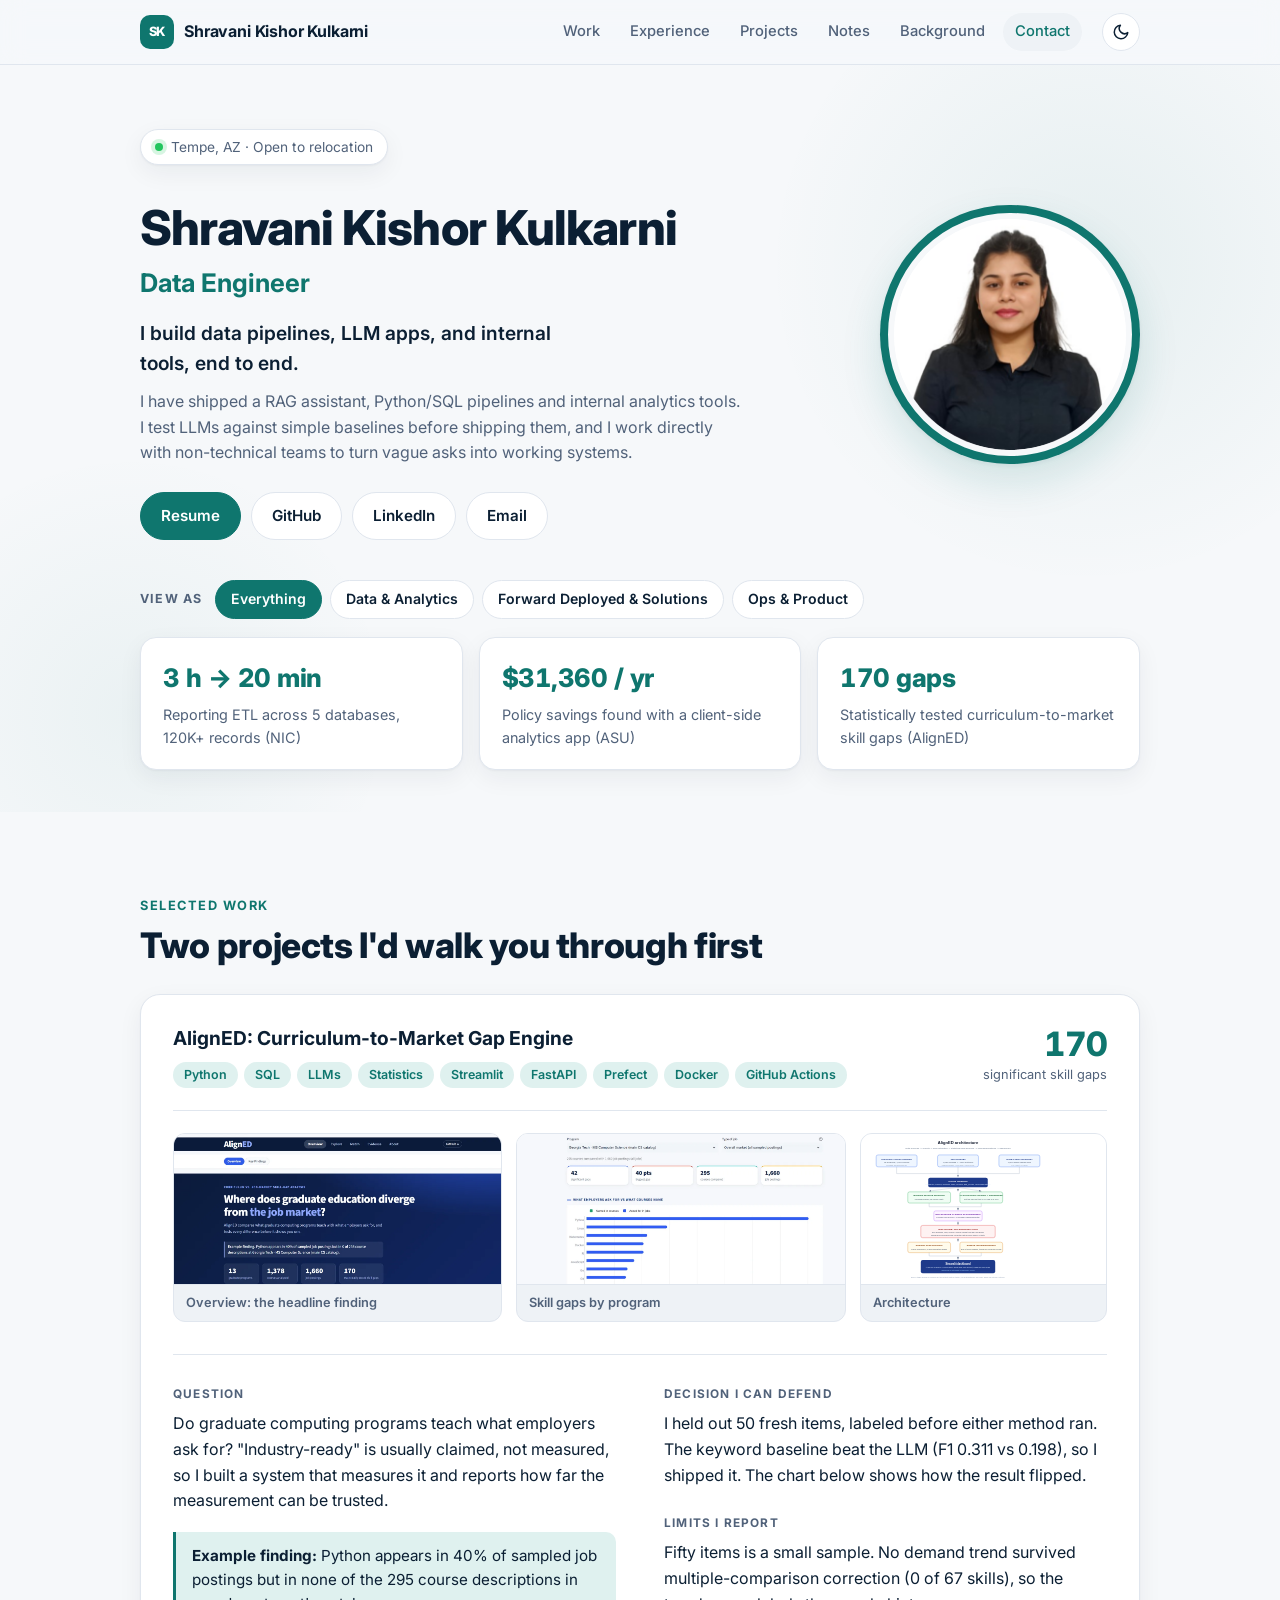
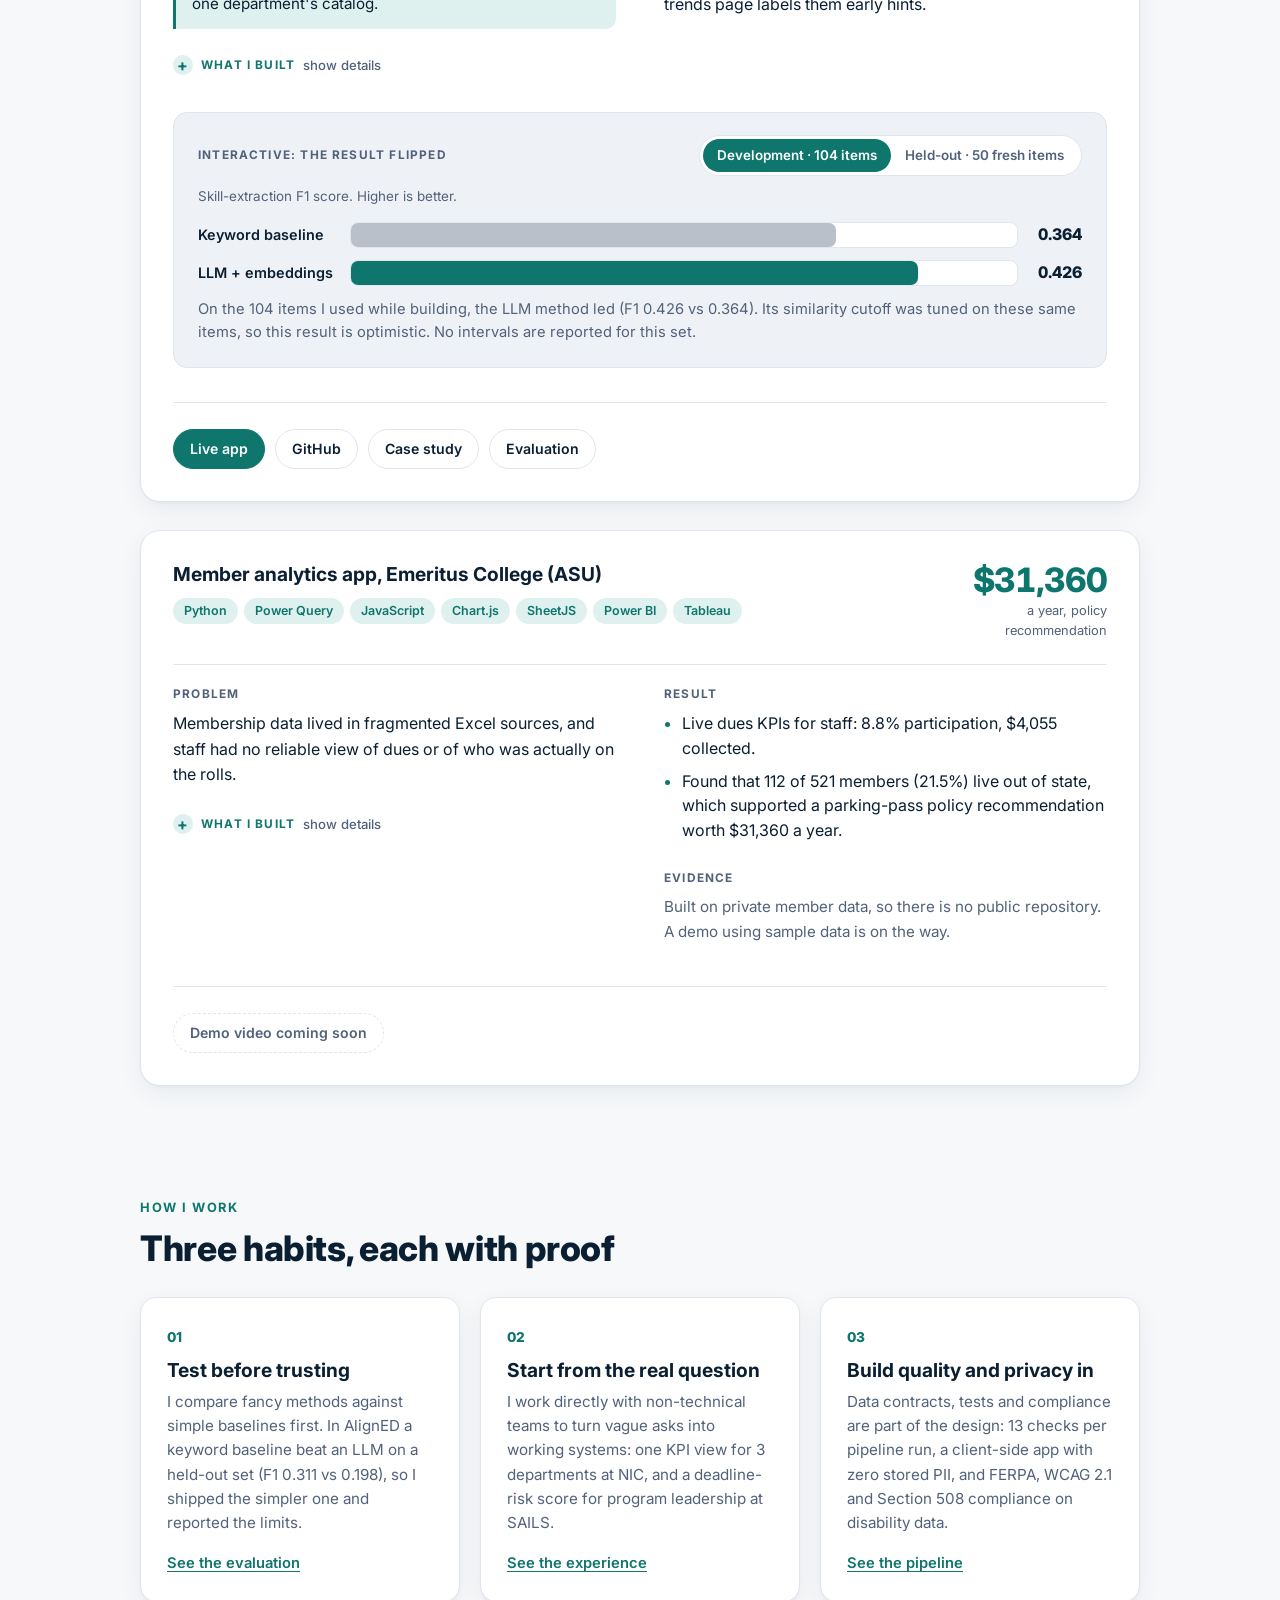
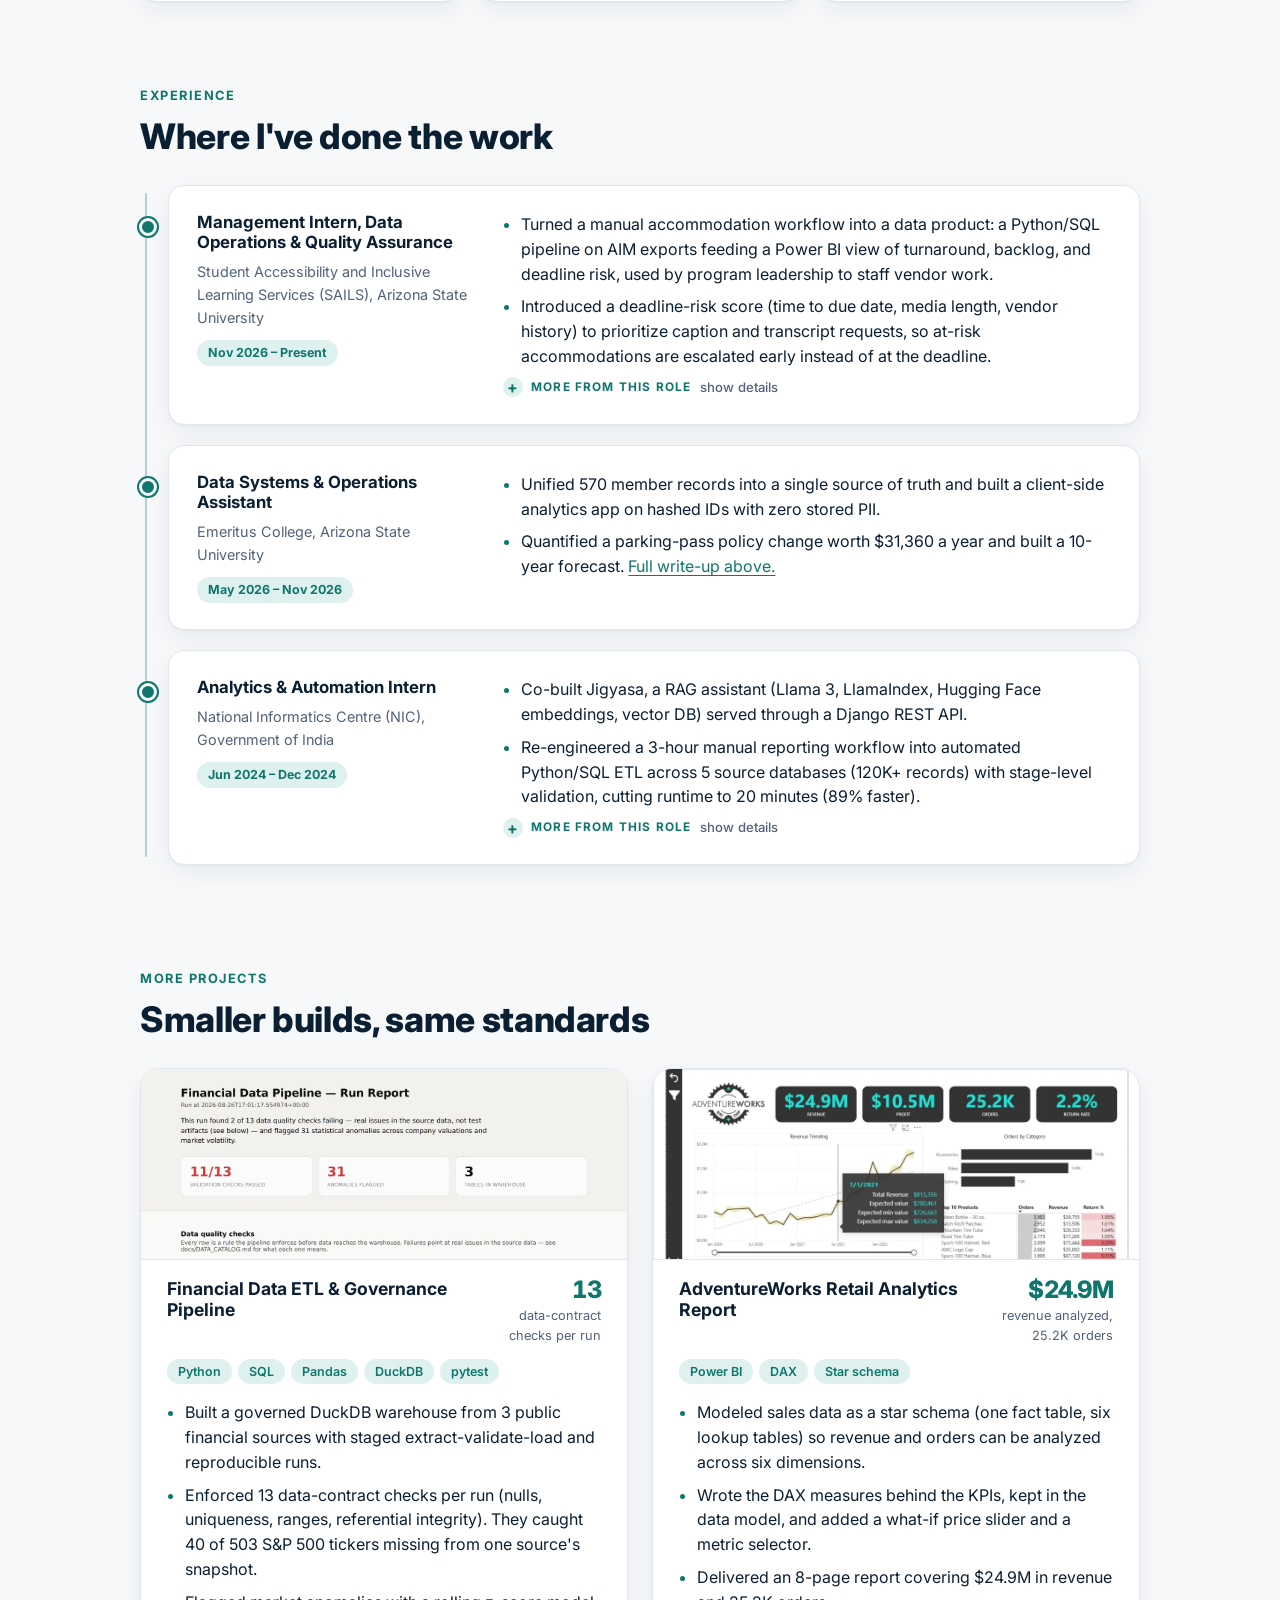
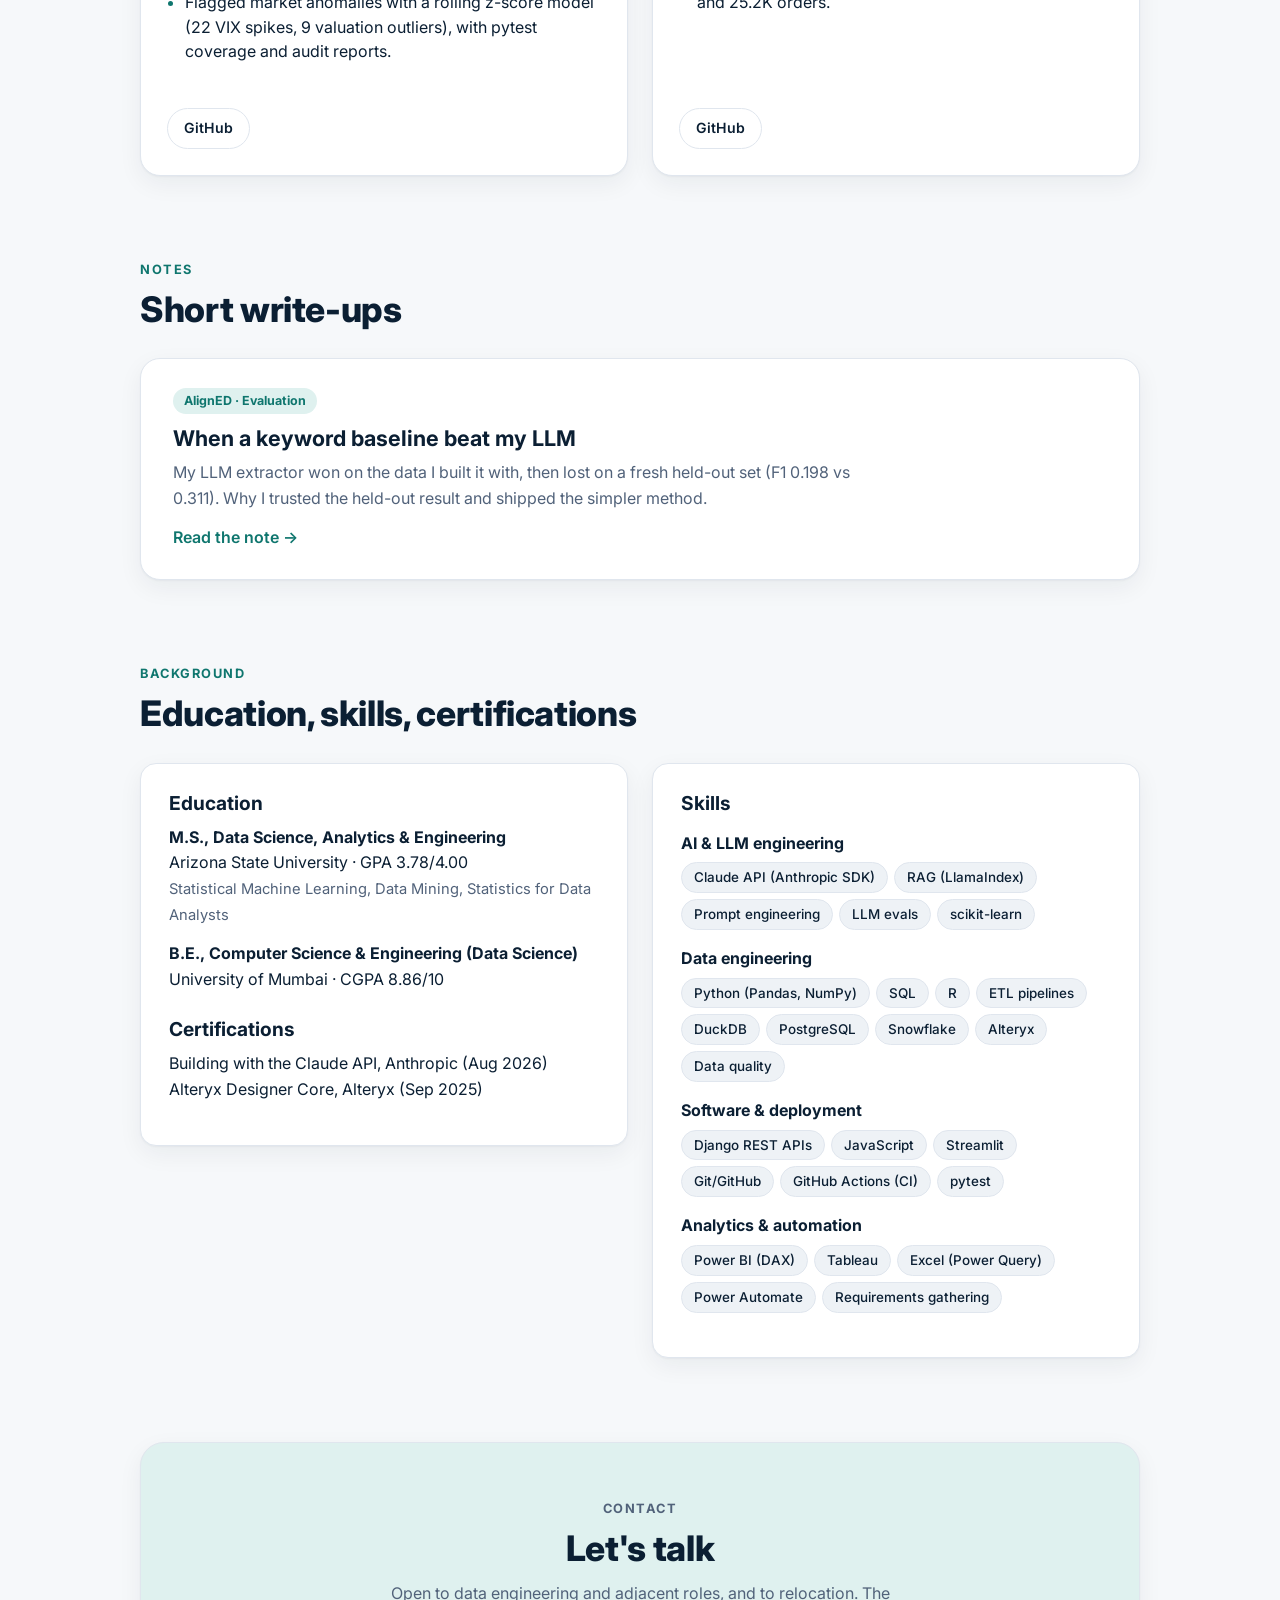
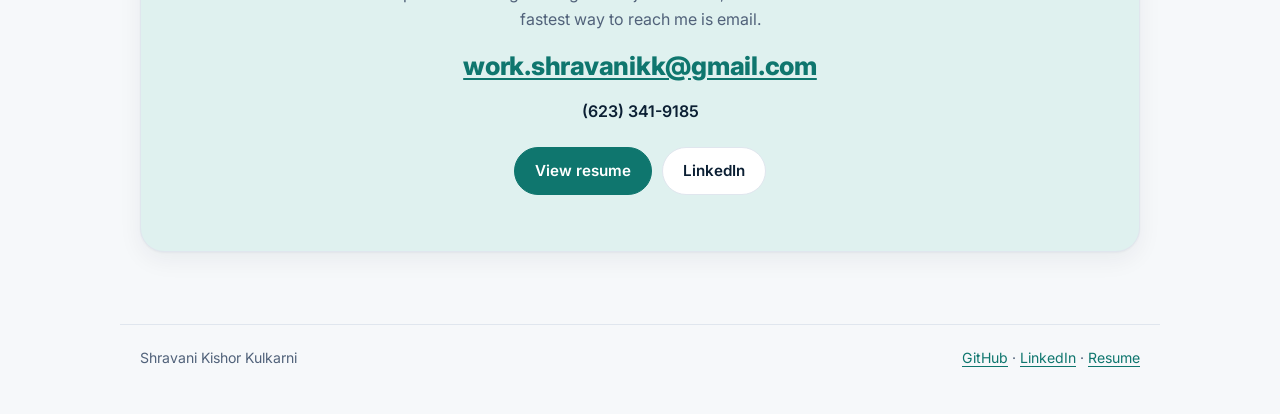
==== commit b4b5187d: "Switch to Inter, add clear separation between card sections, loosen spacing Co-Authored-By: Claude S" ====
--- a/index.html
+++ b/index.html
@@ -26,7 +26,7 @@
 </script>
 <link rel="preconnect" href="https://fonts.googleapis.com">
 <link rel="preconnect" href="https://fonts.gstatic.com" crossorigin>
-<link href="https://fonts.googleapis.com/css2?family=Geist:wght@400;500;600;700;800&display=swap" rel="stylesheet">
+<link href="https://fonts.googleapis.com/css2?family=Inter:opsz,wght@14..32,400..800&display=swap" rel="stylesheet">
 <link rel="stylesheet" href="styles.css">
 <script type="application/ld+json">
 {"@context":"https://schema.org","@type":"Person","name":"Shravani Kishor Kulkarni","jobTitle":"Data Engineer","url":"https://shravanikulkarni-mu.vercel.app/","sameAs":["https://github.com/shravanii15","https://www.linkedin.com/in/shravani-kulkarni2003/"],"address":{"@type":"PostalAddress","addressLocality":"Tempe","addressRegion":"AZ"}}
--- a/styles.css
+++ b/styles.css
@@ -5,7 +5,7 @@
   --shadow-lg:0 2px 4px rgba(11,31,51,.05),0 18px 40px rgba(15,118,110,.14);
   --glow:rgba(15,118,110,.07); --glow-2:rgba(15,118,110,.05);
   --radius:16px;
-  --font-head:"Geist","Inter",system-ui,sans-serif;
+  --font-head:"Inter",system-ui,sans-serif;
 }
 :root[data-theme="dark"]{
   --bg:#0a1624; --surface:#0f2236; --surface-2:#142b44; --text:#e6edf5; --muted:#93a4b8; --line:#1e3550;
@@ -16,12 +16,14 @@
 }
 *{box-sizing:border-box}
 html{scroll-behavior:smooth;scroll-padding-top:76px}
-body{margin:0;background:var(--bg);color:var(--text);font:15.5px/1.5 "Geist","Inter",system-ui,-apple-system,"Segoe UI",Roboto,sans-serif;-webkit-font-smoothing:antialiased;transition:background .25s,color .25s}
+body{margin:0;background:var(--bg);color:var(--text);font:16px/1.6 "Inter",system-ui,-apple-system,"Segoe UI",Roboto,sans-serif;-webkit-font-smoothing:antialiased;font-optical-sizing:auto;transition:background .25s,color .25s}
 .wrap{max-width:1040px;margin:0 auto;padding:0 20px}
 a{color:var(--accent);text-underline-offset:3px}
 h1,h2,h3,h4,.brand,.proof dt,.keynum strong,.mail,.role{font-family:var(--font-head)}
 h1,h2,h3,h4{line-height:1.2;margin:0;letter-spacing:-.015em}
-p{margin:0 0 10px}
+p{margin:0 0 14px}
+
+.proof dt,.keynum strong,.bar-val,.post-table td{font-variant-numeric:tabular-nums}
 
 /* top bar */
 .top{position:sticky;top:0;z-index:20;background:color-mix(in srgb,var(--bg) 82%,transparent);backdrop-filter:saturate(1.4) blur(12px);-webkit-backdrop-filter:saturate(1.4) blur(12px);border-bottom:1px solid var(--line)}
@@ -71,7 +73,7 @@
 .proof dd{margin:4px 0 0;color:var(--muted);font-size:.9rem}
 
 /* screenshots */
-.shots{display:grid;grid-template-columns:1.2fr 1.2fr .9fr;gap:14px;margin:0 0 26px}
+.shots{display:grid;grid-template-columns:1.2fr 1.2fr .9fr;gap:14px;margin:0 0 32px;padding-bottom:32px;border-bottom:1px solid var(--line)}
 .shot{display:flex;flex-direction:column;border:1px solid var(--line);border-radius:12px;overflow:hidden;background:var(--surface-2);text-decoration:none;color:var(--muted);font-size:.8rem;font-weight:600;transition:transform .2s,box-shadow .2s,border-color .2s}
 .shot:hover{transform:translateY(-3px);box-shadow:var(--shadow-lg);border-color:var(--accent)}
 .shot img{display:block;width:100%;height:150px;object-fit:cover;object-position:top left;background:#fff}
@@ -80,7 +82,7 @@
 .card-img{display:block;margin:-26px -26px 18px;border-radius:19px 19px 0 0;overflow:hidden;border-bottom:1px solid var(--line);background:#fff}
 .card-img img{display:block;width:100%;height:190px;object-fit:cover;object-position:top center;transition:transform .4s}
 .card:hover .card-img img{transform:scale(1.03)}
-details.more{margin-top:18px}
+details.more{margin-top:26px}
 details.more summary{cursor:pointer;font-size:.74rem;font-weight:700;text-transform:uppercase;letter-spacing:.1em;color:var(--accent);list-style:none;display:flex;align-items:center;gap:8px}
 details.more summary::-webkit-details-marker{display:none}
 details.more summary::before{content:"+";display:grid;place-items:center;width:20px;height:20px;border-radius:50%;background:var(--accent-soft);font-size:1rem;line-height:1}
@@ -110,7 +112,7 @@
 @keyframes pulse{70%{box-shadow:0 0 0 7px rgba(34,197,94,0)}100%{box-shadow:0 0 0 0 rgba(34,197,94,0)}}
 
 /* the result flipped */
-.flip{margin-top:26px;padding:22px 24px;border-radius:14px;background:var(--surface-2);border:1px solid var(--line)}
+.flip{margin-top:36px;padding:22px 24px;border-radius:14px;background:var(--surface-2);border:1px solid var(--line)}
 .flip-head{display:flex;flex-wrap:wrap;justify-content:space-between;align-items:center;gap:12px}
 .flip-head h4{margin:0}
 .seg{display:inline-flex;padding:3px;border-radius:999px;background:var(--surface);border:1px solid var(--line)}
@@ -135,10 +137,10 @@
 .kicker{margin:0 0 8px;font-size:.8rem;font-weight:700;letter-spacing:.12em;text-transform:uppercase;color:var(--accent)}
 h2{font-size:clamp(1.6rem,3.4vw,2.2rem);letter-spacing:-.01em;margin-bottom:28px;font-weight:800}
 h3{font-size:1.2rem;letter-spacing:0}
-h4{font-size:.74rem;text-transform:uppercase;letter-spacing:.1em;color:var(--muted);margin:20px 0 8px}
+h4{font-size:.74rem;text-transform:uppercase;letter-spacing:.1em;color:var(--muted);margin:28px 0 10px}
 h4:first-child{margin-top:0}
 ul{padding-left:1.15rem;margin:0}
-li{margin-bottom:5px;line-height:1.5}
+li{margin-bottom:8px;line-height:1.55}
 li::marker{color:var(--accent)}
 
 /* tags */
@@ -156,9 +158,9 @@
 .case,.card{background:var(--surface);border:1px solid var(--line);border-radius:20px;padding:32px;margin-bottom:28px;box-shadow:var(--shadow);transition:transform .22s,box-shadow .22s,border-color .22s}
 .case:hover,.card:hover{transform:translateY(-3px);box-shadow:var(--shadow-lg);border-color:color-mix(in srgb,var(--accent) 35%,var(--line))}
 .case-head{display:flex;justify-content:space-between;align-items:flex-start;gap:24px;padding-bottom:22px;margin-bottom:22px;border-bottom:1px solid var(--line)}
-.grid{display:grid;grid-template-columns:1fr 1fr;gap:36px}
+.grid{display:grid;grid-template-columns:1fr 1fr;gap:48px}
 .grid p{margin-bottom:8px}
-.case-foot,.card-foot{display:flex;flex-wrap:wrap;gap:10px;margin-top:26px;padding-top:22px;border-top:1px solid var(--line)}
+.case-foot,.card-foot{display:flex;flex-wrap:wrap;gap:10px;margin-top:34px;padding-top:26px;border-top:1px solid var(--line)}
 .note{color:var(--muted);font-size:.95rem}
 .cards{display:grid;grid-template-columns:1fr 1fr;gap:24px}
 .cards .card{margin:0;display:flex;flex-direction:column;padding:26px}
@@ -169,7 +171,7 @@
 .cards ul:not(.tags){margin-bottom:18px}
 
 /* how I work */
-.finding{margin:14px 0 0;padding:12px 16px;border-left:3px solid var(--accent);background:var(--accent-soft);border-radius:0 10px 10px 0;font-size:.95rem}
+.finding{margin:18px 0 0;padding:12px 16px;border-left:3px solid var(--accent);background:var(--accent-soft);border-radius:0 10px 10px 0;font-size:.95rem}
 .principles{display:grid;grid-template-columns:repeat(3,1fr);gap:20px}
 .principle{background:var(--surface);border:1px solid var(--line);border-radius:var(--radius);padding:26px;box-shadow:var(--shadow);transition:transform .2s,box-shadow .2s}
 .principle:hover{transform:translateY(-3px);box-shadow:var(--shadow-lg)}
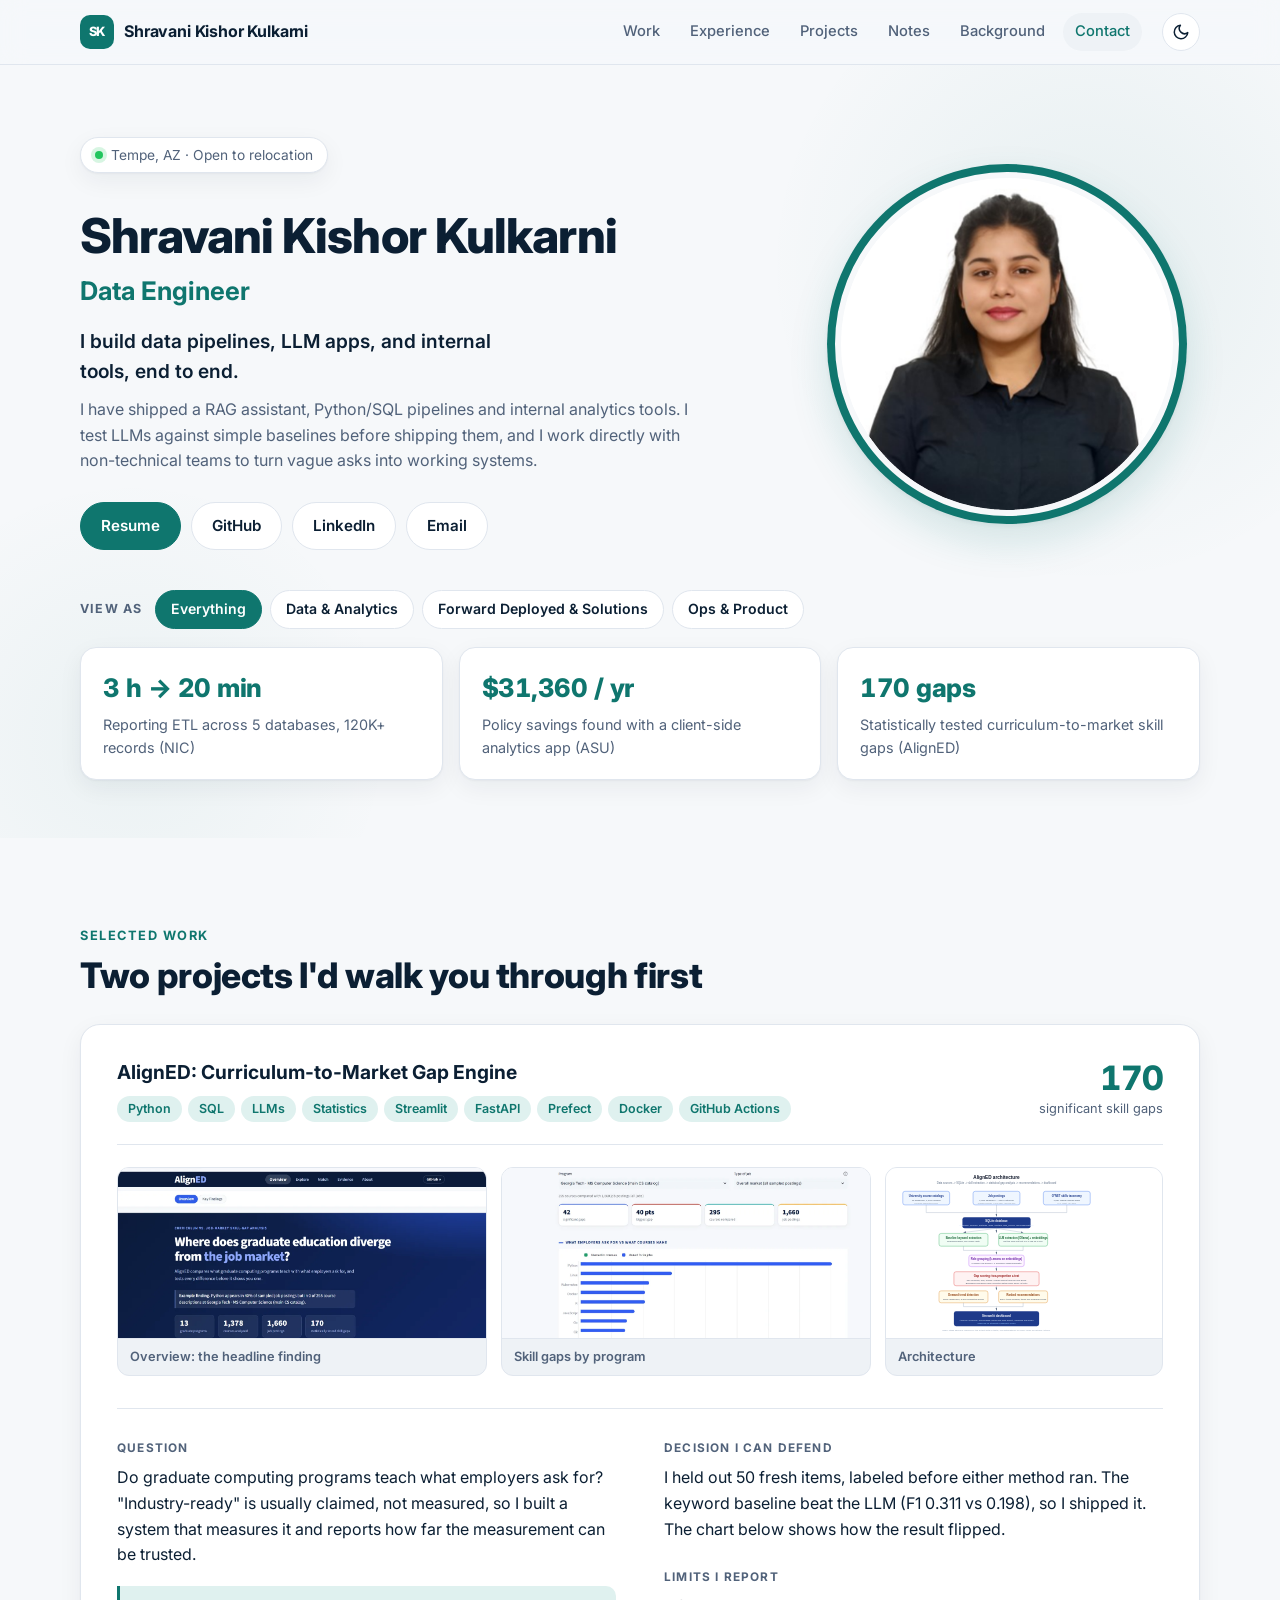
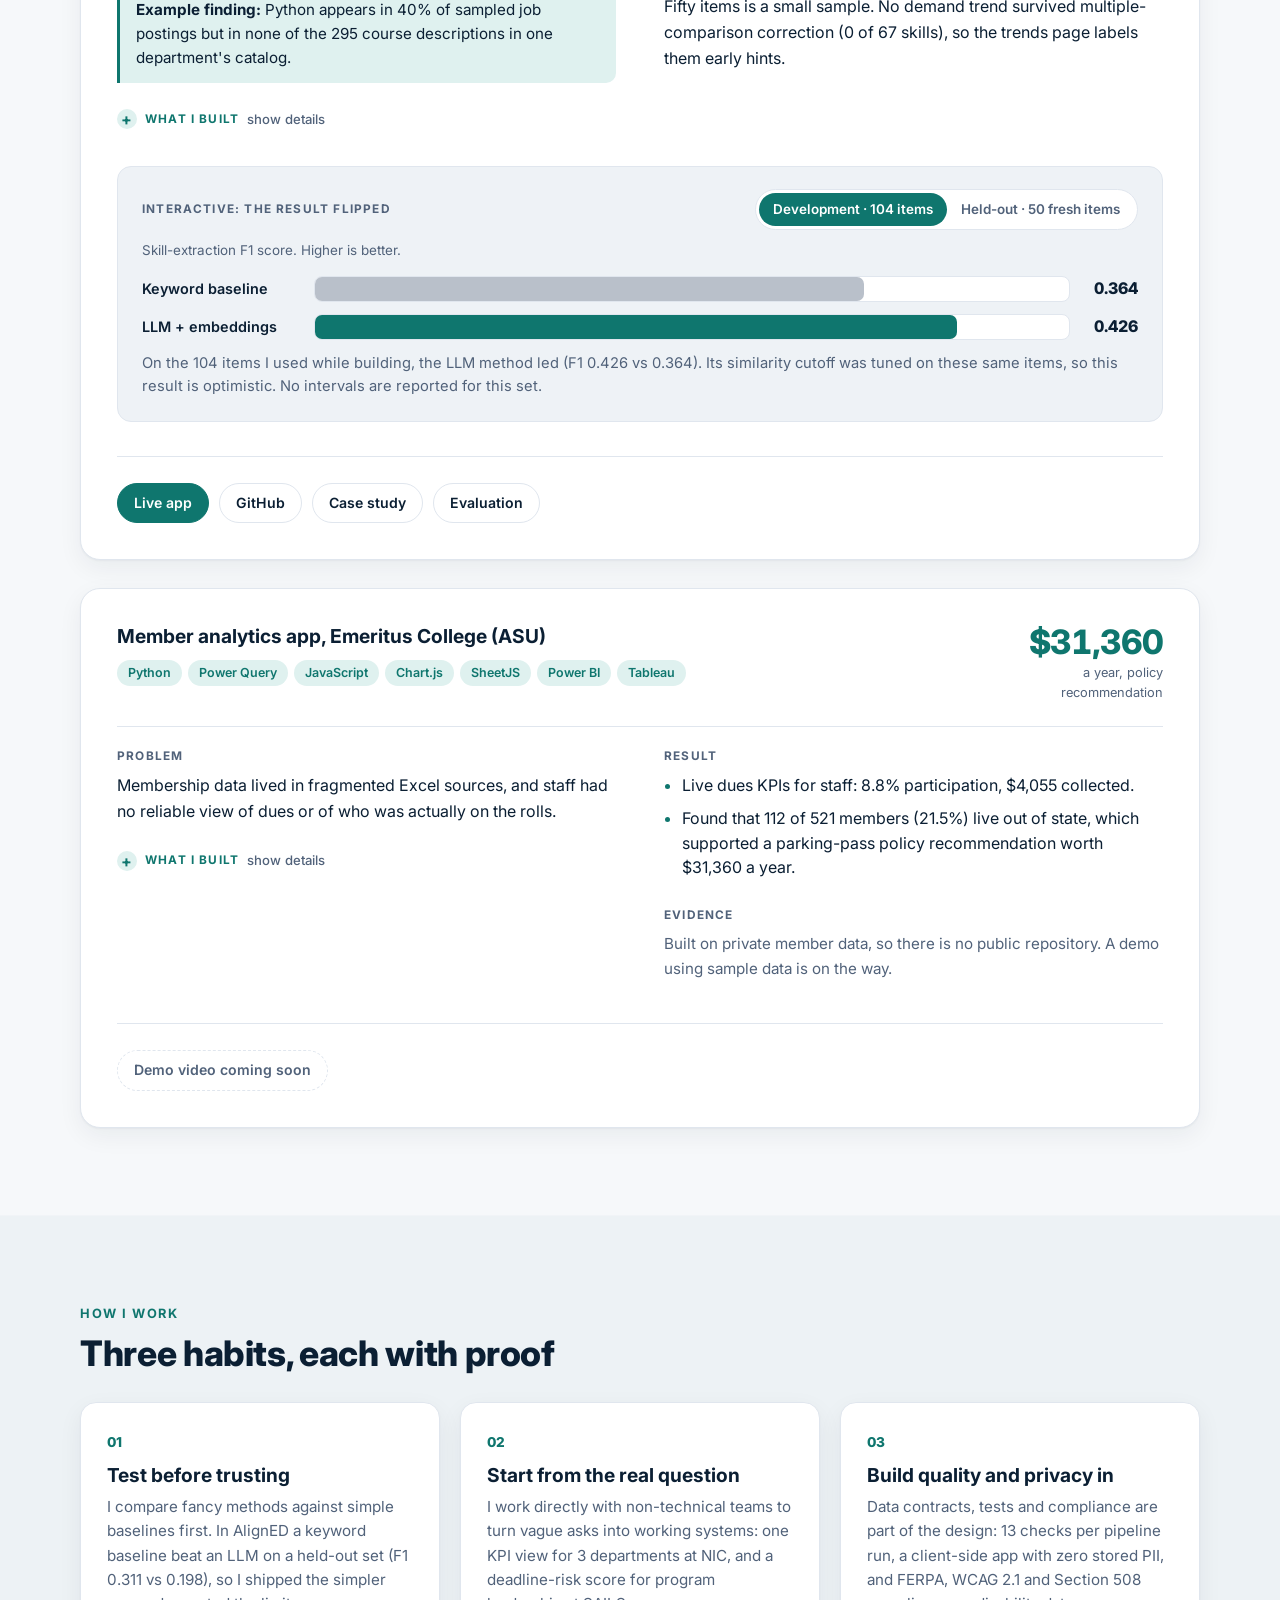
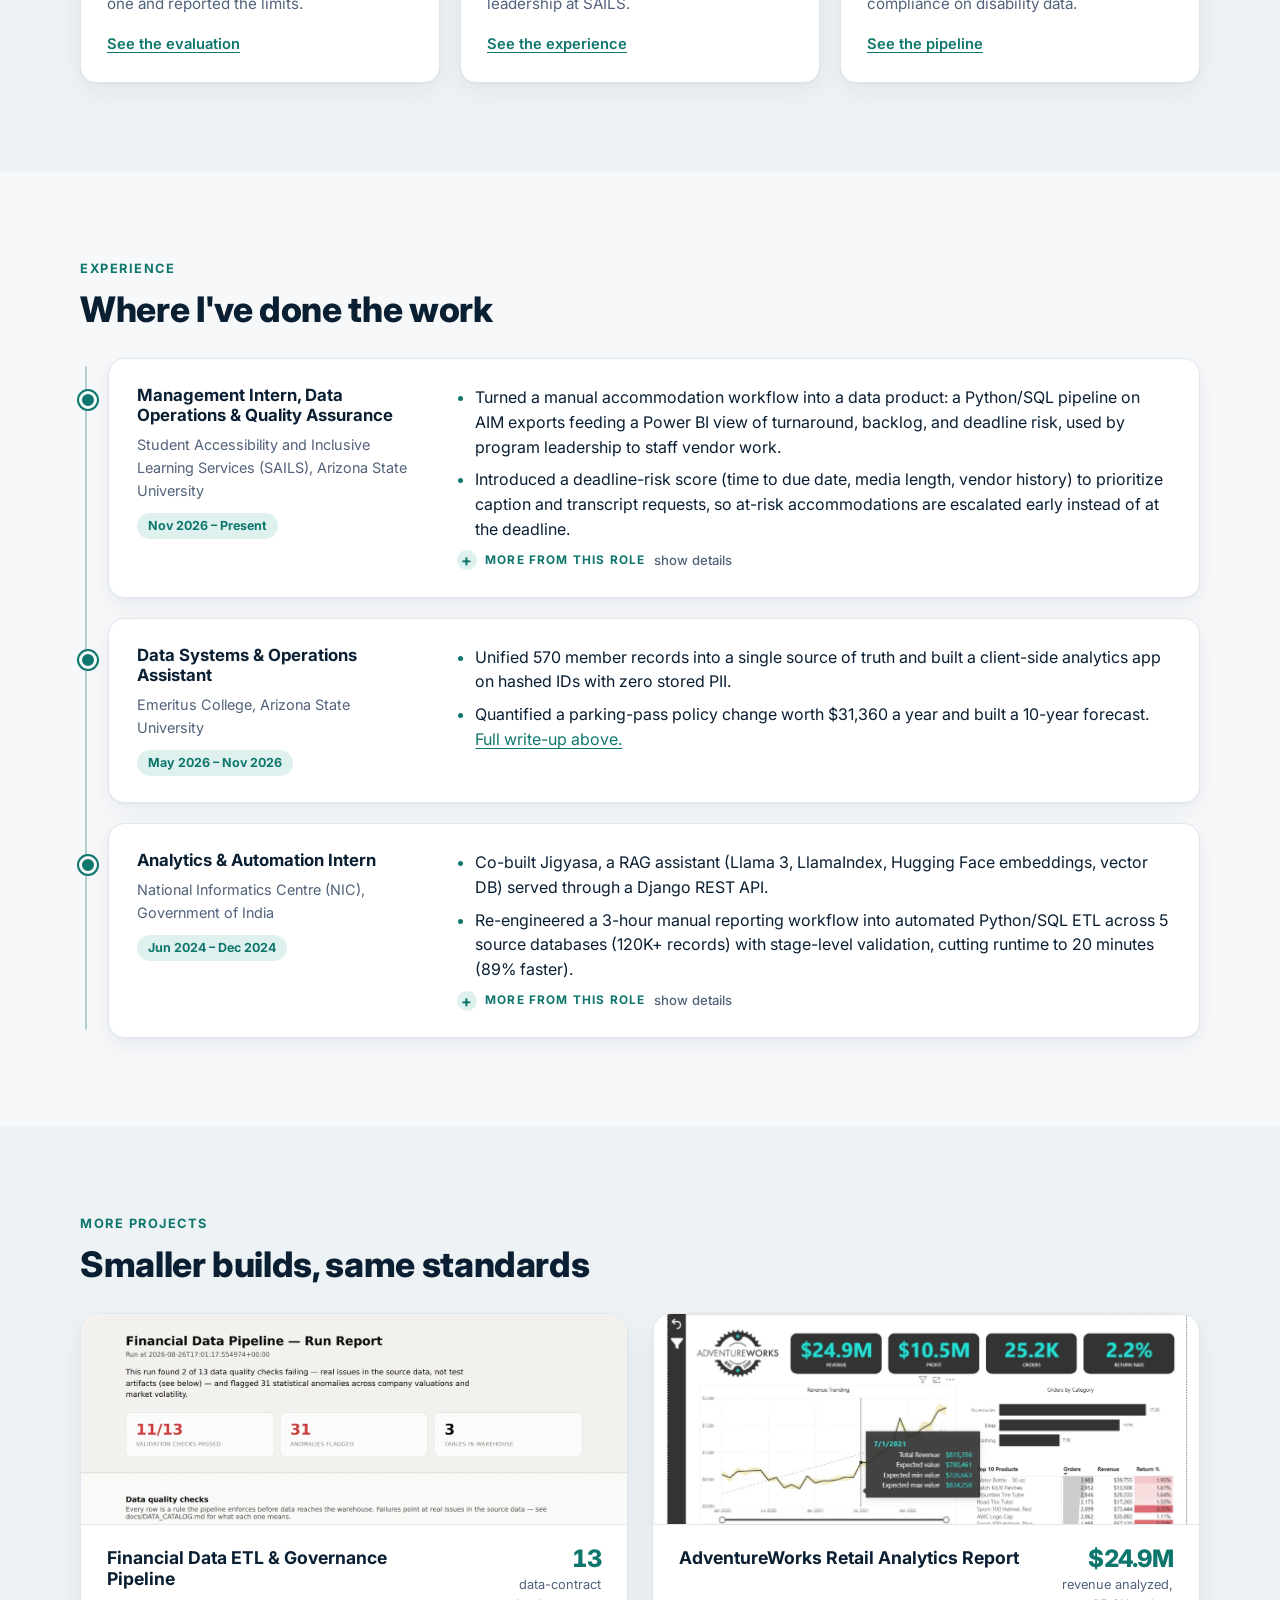
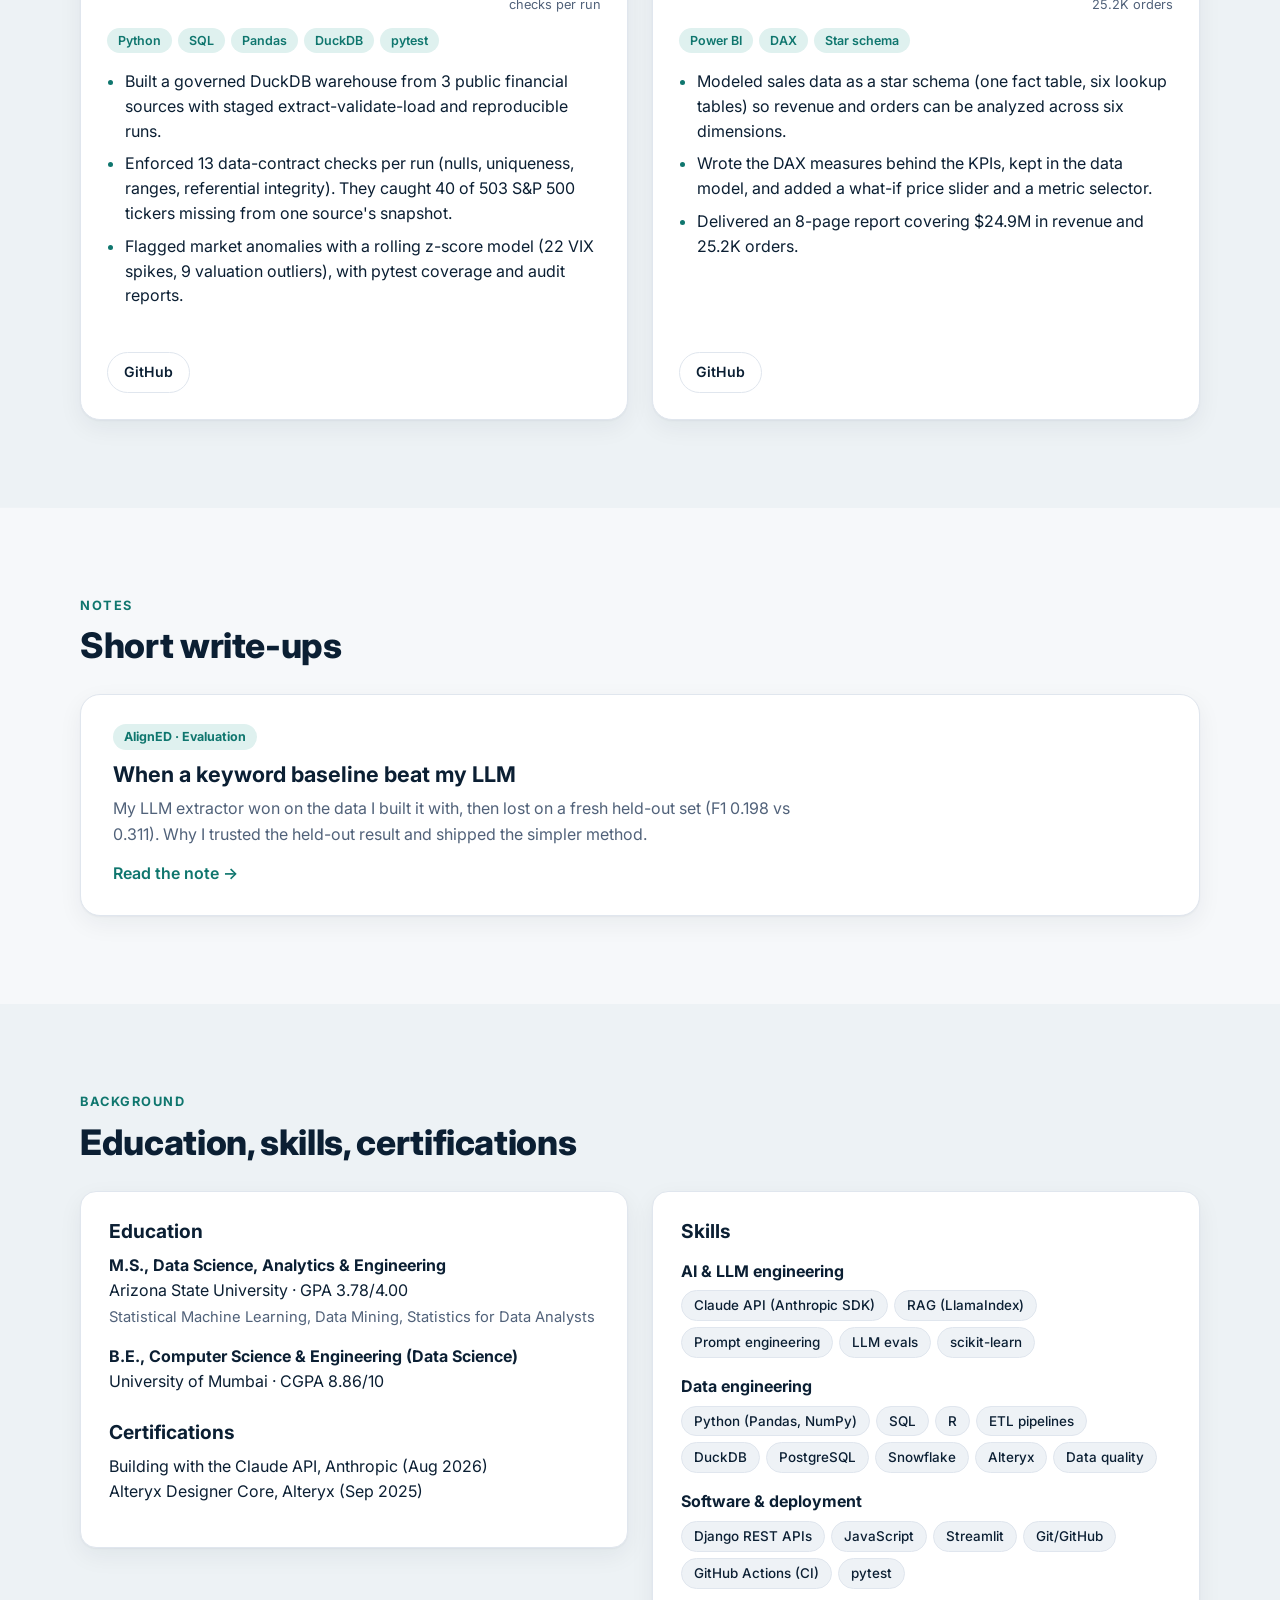
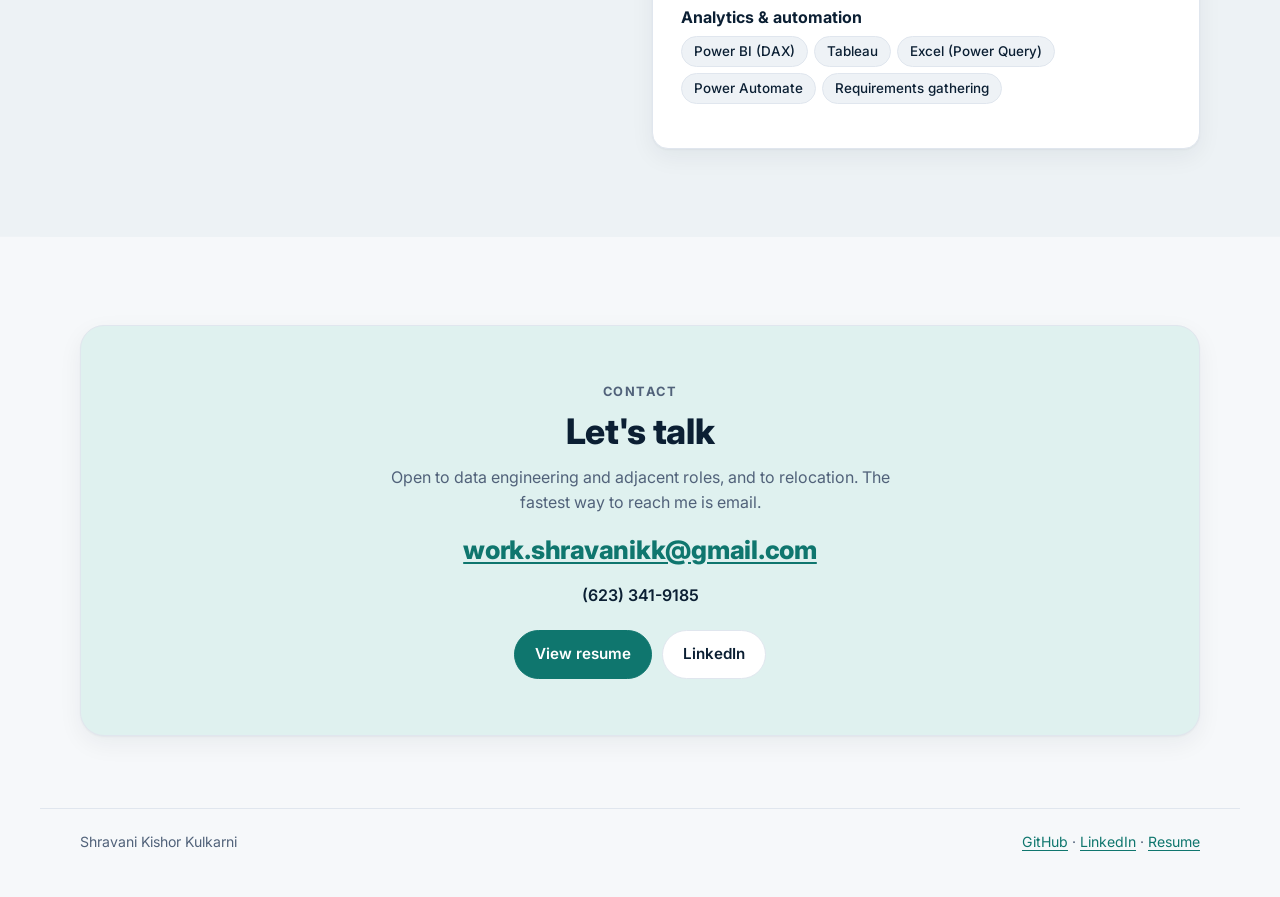
==== commit e096a01c: "Readable 1200px content width with full-width alternating section bands Previous wide layout tagged " ====
--- a/index.html
+++ b/index.html
@@ -201,7 +201,7 @@
   </article>
 </section>
 
-<section class="wrap section" id="how">
+<section class="wrap section band" id="how">
   <p class="kicker">How I work</p>
   <h2>Three habits, each with proof</h2>
   <div class="principles">
@@ -275,7 +275,7 @@
   </div>
 </section>
 
-<section id="projects" class="wrap section">
+<section id="projects" class="wrap section band">
   <p class="kicker">More projects</p>
   <h2>Smaller builds, same standards</h2>
   <div class="cards">
@@ -321,7 +321,7 @@
   </a>
 </section>
 
-<section id="about" class="wrap section">
+<section id="about" class="wrap section band">
   <p class="kicker">Background</p>
   <h2>Education, skills, certifications</h2>
   <div class="grid two">
--- a/styles.css
+++ b/styles.css
@@ -1,5 +1,5 @@
 :root{
-  --bg:#f6f8fa; --surface:#ffffff; --surface-2:#eef2f6; --text:#0b1f33; --muted:#51627a; --line:#e0e6ee;
+  --band:#edf2f5; --bg:#f6f8fa; --surface:#ffffff; --surface-2:#eef2f6; --text:#0b1f33; --muted:#51627a; --line:#e0e6ee;
   --accent:#0f766e; --accent-2:#0f766e; --accent-ink:#ffffff; --accent-soft:#dff1ef;
   --shadow:0 1px 2px rgba(11,31,51,.04),0 8px 24px rgba(11,31,51,.06);
   --shadow-lg:0 2px 4px rgba(11,31,51,.05),0 18px 40px rgba(15,118,110,.14);
@@ -8,7 +8,7 @@
   --font-head:"Inter",system-ui,sans-serif;
 }
 :root[data-theme="dark"]{
-  --bg:#0a1624; --surface:#0f2236; --surface-2:#142b44; --text:#e6edf5; --muted:#93a4b8; --line:#1e3550;
+  --band:#0d1d2f; --bg:#0a1624; --surface:#0f2236; --surface-2:#142b44; --text:#e6edf5; --muted:#93a4b8; --line:#1e3550;
   --accent:#2dd4bf; --accent-2:#2dd4bf; --accent-ink:#04201c; --accent-soft:#123a40;
   --shadow:0 1px 2px rgba(0,0,0,.3),0 8px 24px rgba(0,0,0,.28);
   --shadow-lg:0 2px 4px rgba(0,0,0,.4),0 18px 40px rgba(0,0,0,.4);
@@ -16,8 +16,8 @@
 }
 *{box-sizing:border-box}
 html{scroll-behavior:smooth;scroll-padding-top:76px}
-body{margin:0;background:var(--bg);color:var(--text);font:16px/1.6 "Inter",system-ui,-apple-system,"Segoe UI",Roboto,sans-serif;-webkit-font-smoothing:antialiased;font-optical-sizing:auto;transition:background .25s,color .25s}
-.wrap{max-width:1040px;margin:0 auto;padding:0 20px}
+body{margin:0;background:var(--bg);color:var(--text);font:1rem/1.6 "Inter",system-ui,-apple-system,"Segoe UI",Roboto,sans-serif;-webkit-font-smoothing:antialiased;font-optical-sizing:auto;transition:background .25s,color .25s}
+.wrap{max-width:1200px;margin:0 auto;padding:0 40px}
 a{color:var(--accent);text-underline-offset:3px}
 h1,h2,h3,h4,.brand,.proof dt,.keynum strong,.mail,.role{font-family:var(--font-head)}
 h1,h2,h3,h4{line-height:1.2;margin:0;letter-spacing:-.015em}
@@ -45,16 +45,16 @@
 .skip:focus{left:12px}
 
 /* hero */
-.hero{position:relative;overflow:hidden;padding:64px 0 24px}
+.hero{position:relative;overflow:hidden;padding:72px 0 40px}
 .hero::before{content:"";position:absolute;inset:-120px -10% auto auto;width:640px;height:640px;border-radius:50%;background:radial-gradient(closest-side,var(--glow),transparent);pointer-events:none}
 .hero::after{content:"";position:absolute;inset:auto auto -160px -10%;width:520px;height:520px;border-radius:50%;background:radial-gradient(closest-side,var(--glow-2),transparent);pointer-events:none}
-.hero-grid{position:relative;z-index:1;display:grid;grid-template-columns:1.6fr .6fr;gap:48px;align-items:center}
+.hero-grid{position:relative;z-index:1;display:grid;grid-template-columns:1.4fr .8fr;gap:56px;align-items:center}
 .pill{display:inline-flex;align-items:center;gap:8px;padding:6px 14px;border:1px solid var(--line);background:var(--surface);border-radius:999px;font-size:.86rem;color:var(--muted);box-shadow:var(--shadow)}
 .dot{width:8px;height:8px;border-radius:50%;background:#22c55e;box-shadow:0 0 0 4px rgba(34,197,94,.18)}
-h1{font-size:min(3rem,4.6vw);white-space:nowrap;letter-spacing:-.02em;margin:20px 0 6px;font-weight:800}
+h1{font-size:min(3rem,4.4vw);white-space:nowrap;letter-spacing:-.02em;margin:20px 0 6px;font-weight:800}
 .role{font-size:clamp(1.2rem,2.6vw,1.6rem);font-weight:700;margin:0 0 14px;color:var(--accent);width:fit-content}
 .pitch{font-size:1.2rem;font-weight:600;max-width:34ch;margin-bottom:10px}
-.lede{color:var(--muted);max-width:60ch;margin-bottom:26px}
+.lede{color:var(--muted);max-width:62ch;margin-bottom:28px}
 .actions{display:flex;flex-wrap:wrap;gap:10px}
 .btn{display:inline-flex;align-items:center;justify-content:center;gap:6px;padding:11px 20px;border:1px solid var(--line);border-radius:999px;background:var(--surface);color:var(--text);text-decoration:none;font-weight:600;font-size:.95rem;transition:transform .18s,box-shadow .18s,border-color .18s,background .18s}
 .btn:hover{transform:translateY(-2px);border-color:var(--accent);box-shadow:var(--shadow)}
@@ -64,7 +64,7 @@
 .btn.disabled{color:var(--muted);border-style:dashed;background:transparent;cursor:default}
 .btn.disabled:hover{transform:none;box-shadow:none;border-color:var(--line)}
 .hero-photo{display:flex;justify-content:center}
-.photo-frame{position:relative;width:min(100%,340px);aspect-ratio:1;border-radius:50%;padding:8px;background:var(--accent);box-shadow:var(--shadow-lg)}
+.photo-frame{position:relative;width:min(100%,360px);aspect-ratio:1;border-radius:50%;padding:8px;background:var(--accent);box-shadow:var(--shadow-lg)}
 .photo-frame img{display:block;width:100%;height:100%;border-radius:50%;object-fit:cover;background:#fff;border:6px solid var(--bg)}
 .proof{position:relative;z-index:1;display:grid;grid-template-columns:repeat(3,1fr);gap:16px;margin:48px 0 0}
 .proof>div{background:var(--surface);border:1px solid var(--line);border-radius:var(--radius);padding:20px 22px;box-shadow:var(--shadow);transition:transform .2s,box-shadow .2s}
@@ -76,11 +76,11 @@
 .shots{display:grid;grid-template-columns:1.2fr 1.2fr .9fr;gap:14px;margin:0 0 32px;padding-bottom:32px;border-bottom:1px solid var(--line)}
 .shot{display:flex;flex-direction:column;border:1px solid var(--line);border-radius:12px;overflow:hidden;background:var(--surface-2);text-decoration:none;color:var(--muted);font-size:.8rem;font-weight:600;transition:transform .2s,box-shadow .2s,border-color .2s}
 .shot:hover{transform:translateY(-3px);box-shadow:var(--shadow-lg);border-color:var(--accent)}
-.shot img{display:block;width:100%;height:150px;object-fit:cover;object-position:top left;background:#fff}
+.shot img{display:block;width:100%;height:170px;object-fit:cover;object-position:top left;background:#fff}
 .shot-arch img{object-fit:contain;background:#fff;padding:4px}
 .shot span{padding:8px 12px;border-top:1px solid var(--line)}
-.card-img{display:block;margin:-26px -26px 18px;border-radius:19px 19px 0 0;overflow:hidden;border-bottom:1px solid var(--line);background:#fff}
-.card-img img{display:block;width:100%;height:190px;object-fit:cover;object-position:top center;transition:transform .4s}
+.card-img{display:block;margin:-26px -26px 22px;border-radius:19px 19px 0 0;overflow:hidden;border-bottom:1px solid var(--line);background:#fff}
+.card-img img{display:block;width:100%;height:210px;object-fit:cover;object-position:top center;transition:transform .4s}
 .card:hover .card-img img{transform:scale(1.03)}
 details.more{margin-top:26px}
 details.more summary{cursor:pointer;font-size:.74rem;font-weight:700;text-transform:uppercase;letter-spacing:.1em;color:var(--accent);list-style:none;display:flex;align-items:center;gap:8px}
@@ -119,7 +119,7 @@
 .seg button{font:inherit;font-size:.84rem;font-weight:600;padding:6px 14px;border:0;border-radius:999px;background:transparent;color:var(--muted);cursor:pointer;transition:background .2s,color .2s}
 .seg button[aria-pressed="true"]{background:var(--accent);color:var(--accent-ink)}
 .flip-sub{margin:10px 0 14px;font-size:.84rem;color:var(--muted)}
-.bar-row{display:grid;grid-template-columns:140px 1fr 52px;align-items:center;gap:12px;margin-bottom:12px}
+.bar-row{display:grid;grid-template-columns:160px 1fr 56px;align-items:center;gap:12px;margin-bottom:12px}
 .bar-label{font-size:.9rem;font-weight:600}
 .track{position:relative;height:26px;border-radius:8px;background:var(--surface);border:1px solid var(--line)}
 .fill{height:100%;border-radius:7px;background:color-mix(in srgb,var(--muted) 40%,var(--surface));transition:width .6s cubic-bezier(.2,.8,.2,1),background .3s}
@@ -133,7 +133,9 @@
 @media (max-width:860px){.bar-row{grid-template-columns:1fr 52px;gap:4px 12px}.bar-label{grid-column:1/-1}.flip{padding:18px}}
 
 /* sections */
-.section{padding-top:84px}
+.band{background:var(--band);box-shadow:0 0 0 100vmax var(--band);clip-path:inset(0 -100vmax);padding-bottom:88px;margin-top:88px;padding-top:88px}
+.band+.section{padding-top:88px}
+.section{padding-top:88px}
 .kicker{margin:0 0 8px;font-size:.8rem;font-weight:700;letter-spacing:.12em;text-transform:uppercase;color:var(--accent)}
 h2{font-size:clamp(1.6rem,3.4vw,2.2rem);letter-spacing:-.01em;margin-bottom:28px;font-weight:800}
 h3{font-size:1.2rem;letter-spacing:0}
@@ -155,7 +157,7 @@
 .keynum.sm strong{font-size:1.5rem}
 
 /* case studies + cards */
-.case,.card{background:var(--surface);border:1px solid var(--line);border-radius:20px;padding:32px;margin-bottom:28px;box-shadow:var(--shadow);transition:transform .22s,box-shadow .22s,border-color .22s}
+.case,.card{background:var(--surface);border:1px solid var(--line);border-radius:20px;padding:36px;margin-bottom:28px;box-shadow:var(--shadow);transition:transform .22s,box-shadow .22s,border-color .22s}
 .case:hover,.card:hover{transform:translateY(-3px);box-shadow:var(--shadow-lg);border-color:color-mix(in srgb,var(--accent) 35%,var(--line))}
 .case-head{display:flex;justify-content:space-between;align-items:flex-start;gap:24px;padding-bottom:22px;margin-bottom:22px;border-bottom:1px solid var(--line)}
 .grid{display:grid;grid-template-columns:1fr 1fr;gap:48px}
@@ -184,7 +186,7 @@
 /* experience */
 .timeline{position:relative;padding-left:28px}
 .timeline::before{content:"";position:absolute;left:5px;top:8px;bottom:8px;width:2px;background:var(--accent);opacity:.3;border-radius:2px}
-.job{position:relative;display:grid;grid-template-columns:270px 1fr;gap:36px;background:var(--surface);border:1px solid var(--line);border-radius:var(--radius);padding:26px 28px;margin-bottom:20px;box-shadow:var(--shadow)}
+.job{position:relative;display:grid;grid-template-columns:280px 1fr;gap:40px;background:var(--surface);border:1px solid var(--line);border-radius:var(--radius);padding:26px 28px;margin-bottom:20px;box-shadow:var(--shadow)}
 .job::before{content:"";position:absolute;left:-30px;top:32px;width:12px;height:12px;border-radius:50%;background:var(--accent);border:3px solid var(--bg);box-shadow:0 0 0 2px var(--accent)}
 .job h3{font-size:1.05rem}
 .job .meta p{margin:8px 0 10px;color:var(--muted);font-size:.9rem}
@@ -242,6 +244,7 @@
 a:focus-visible,button:focus-visible{outline:2px solid var(--accent);outline-offset:3px;border-radius:6px}
 
 @media (max-width:860px){
+  .wrap{padding:0 20px}
   .hero{padding-top:36px}
   h1{font-size:6.3vw}
   .hero-grid{grid-template-columns:1fr;gap:32px}
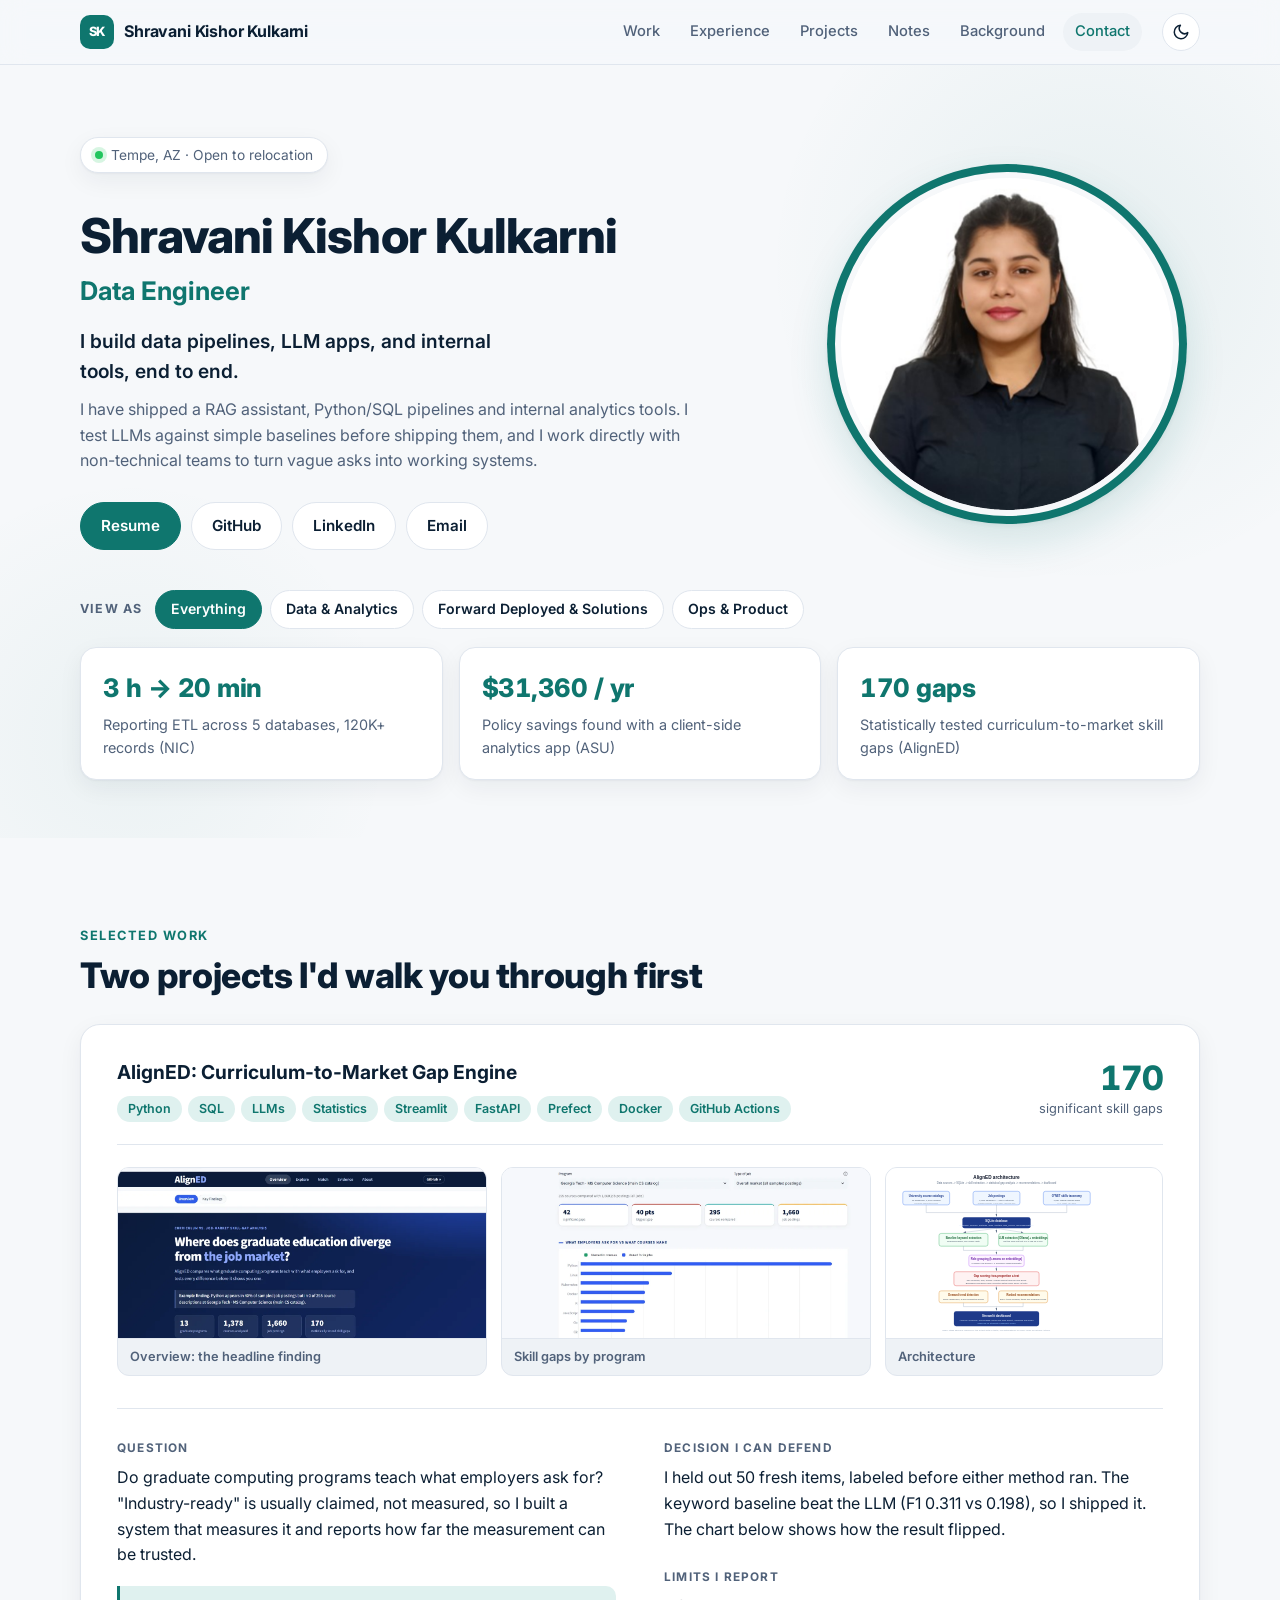
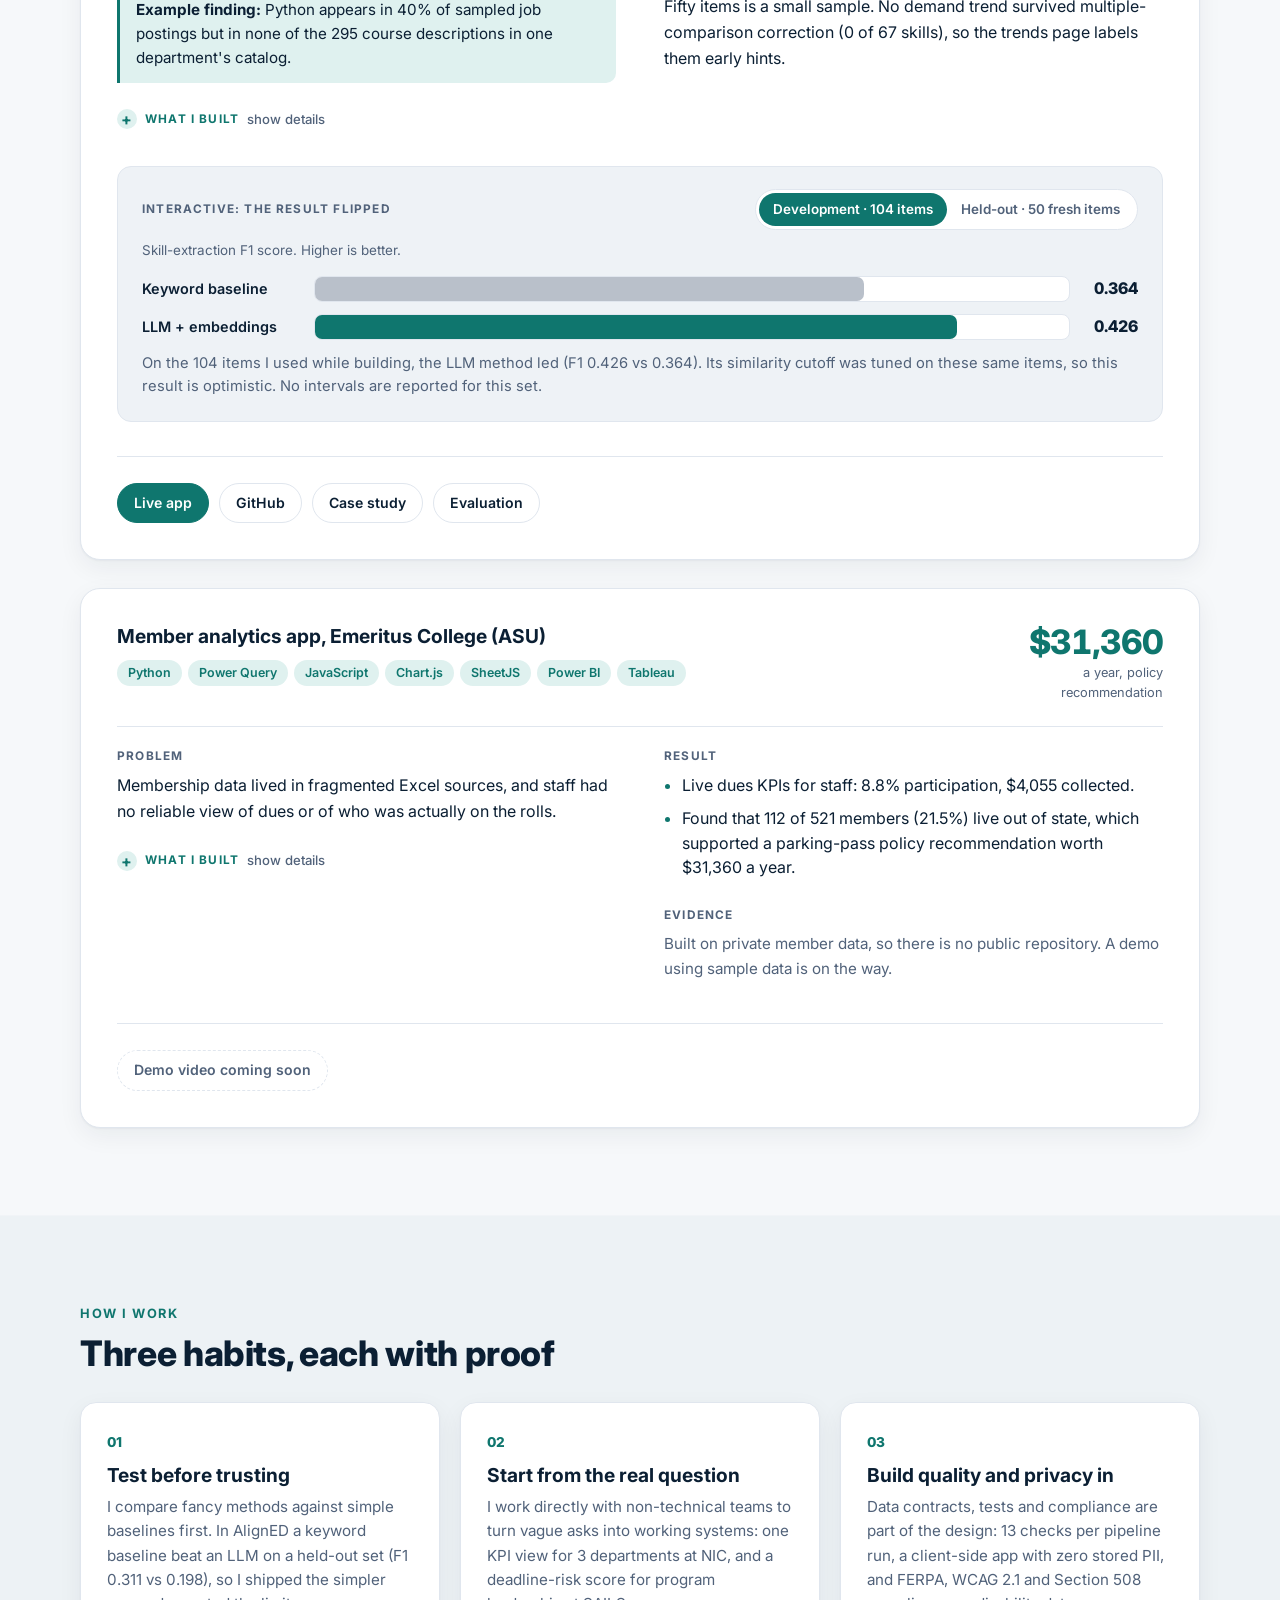
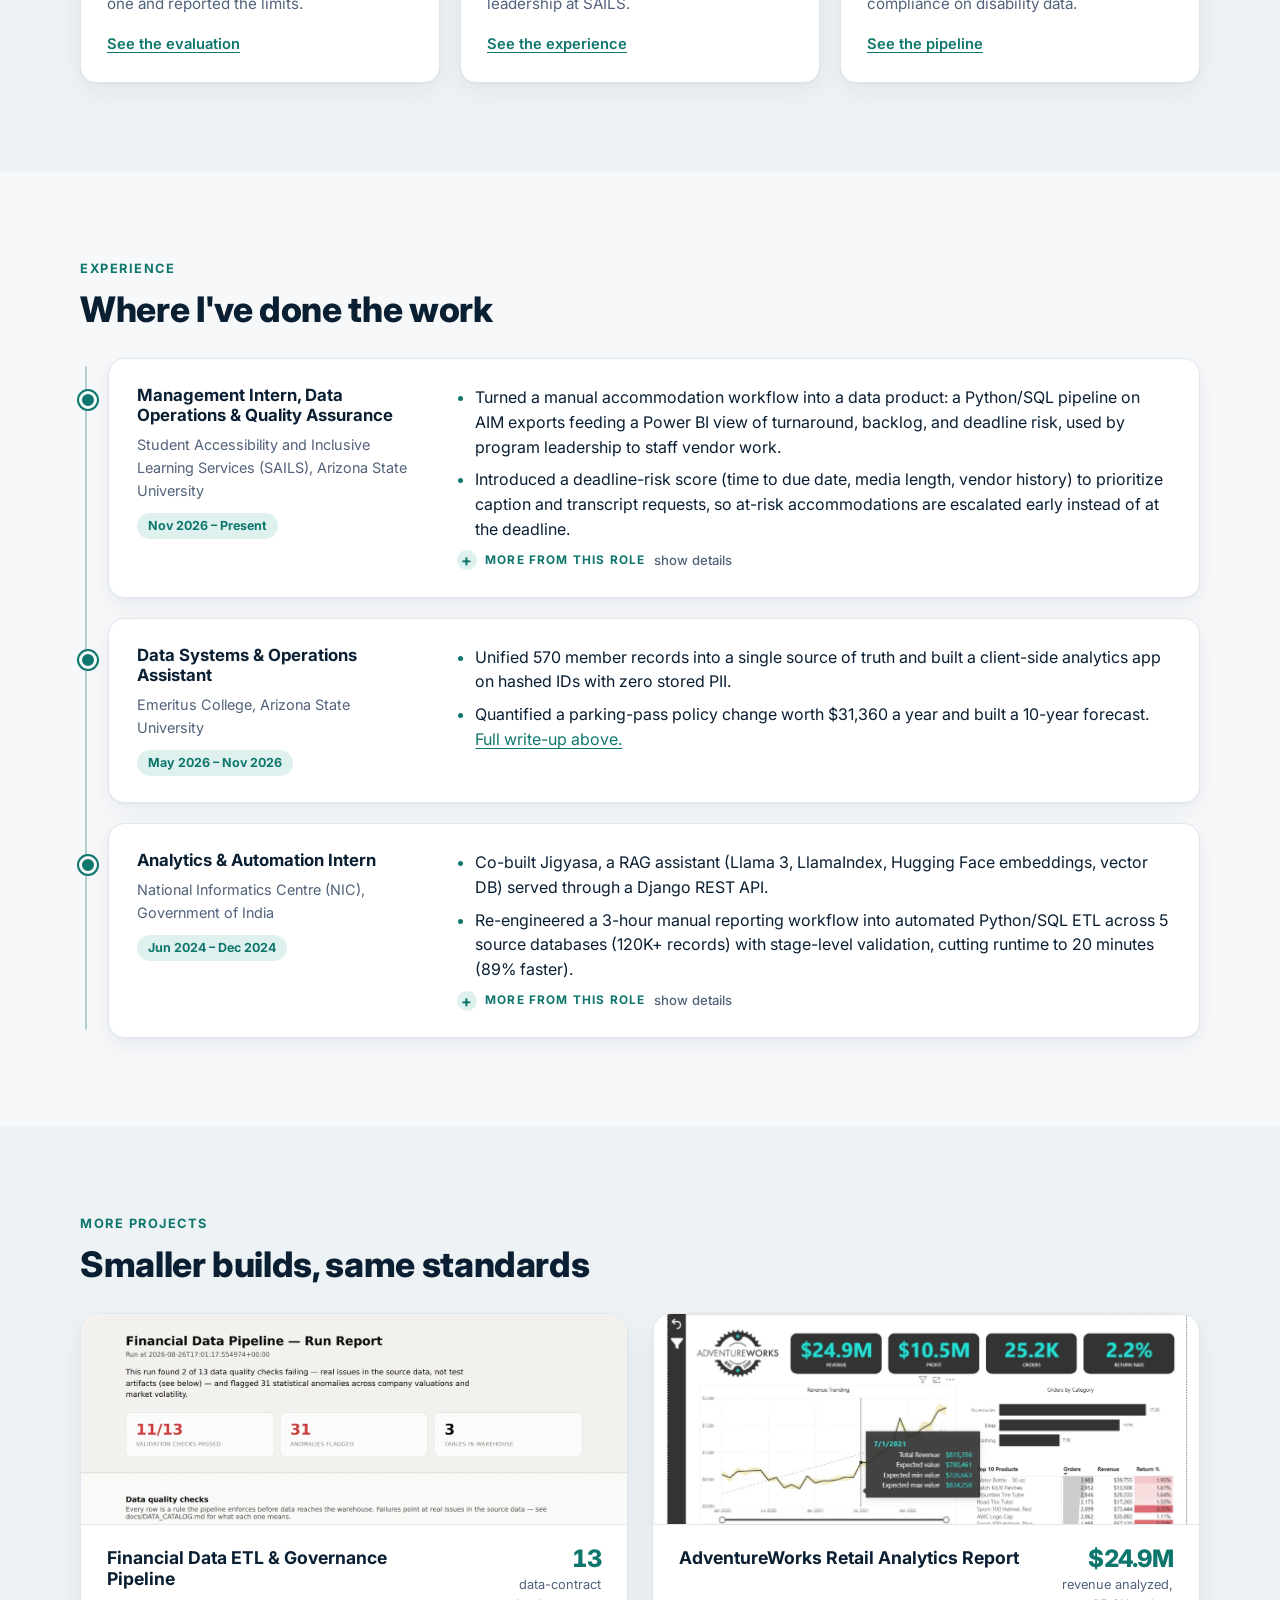
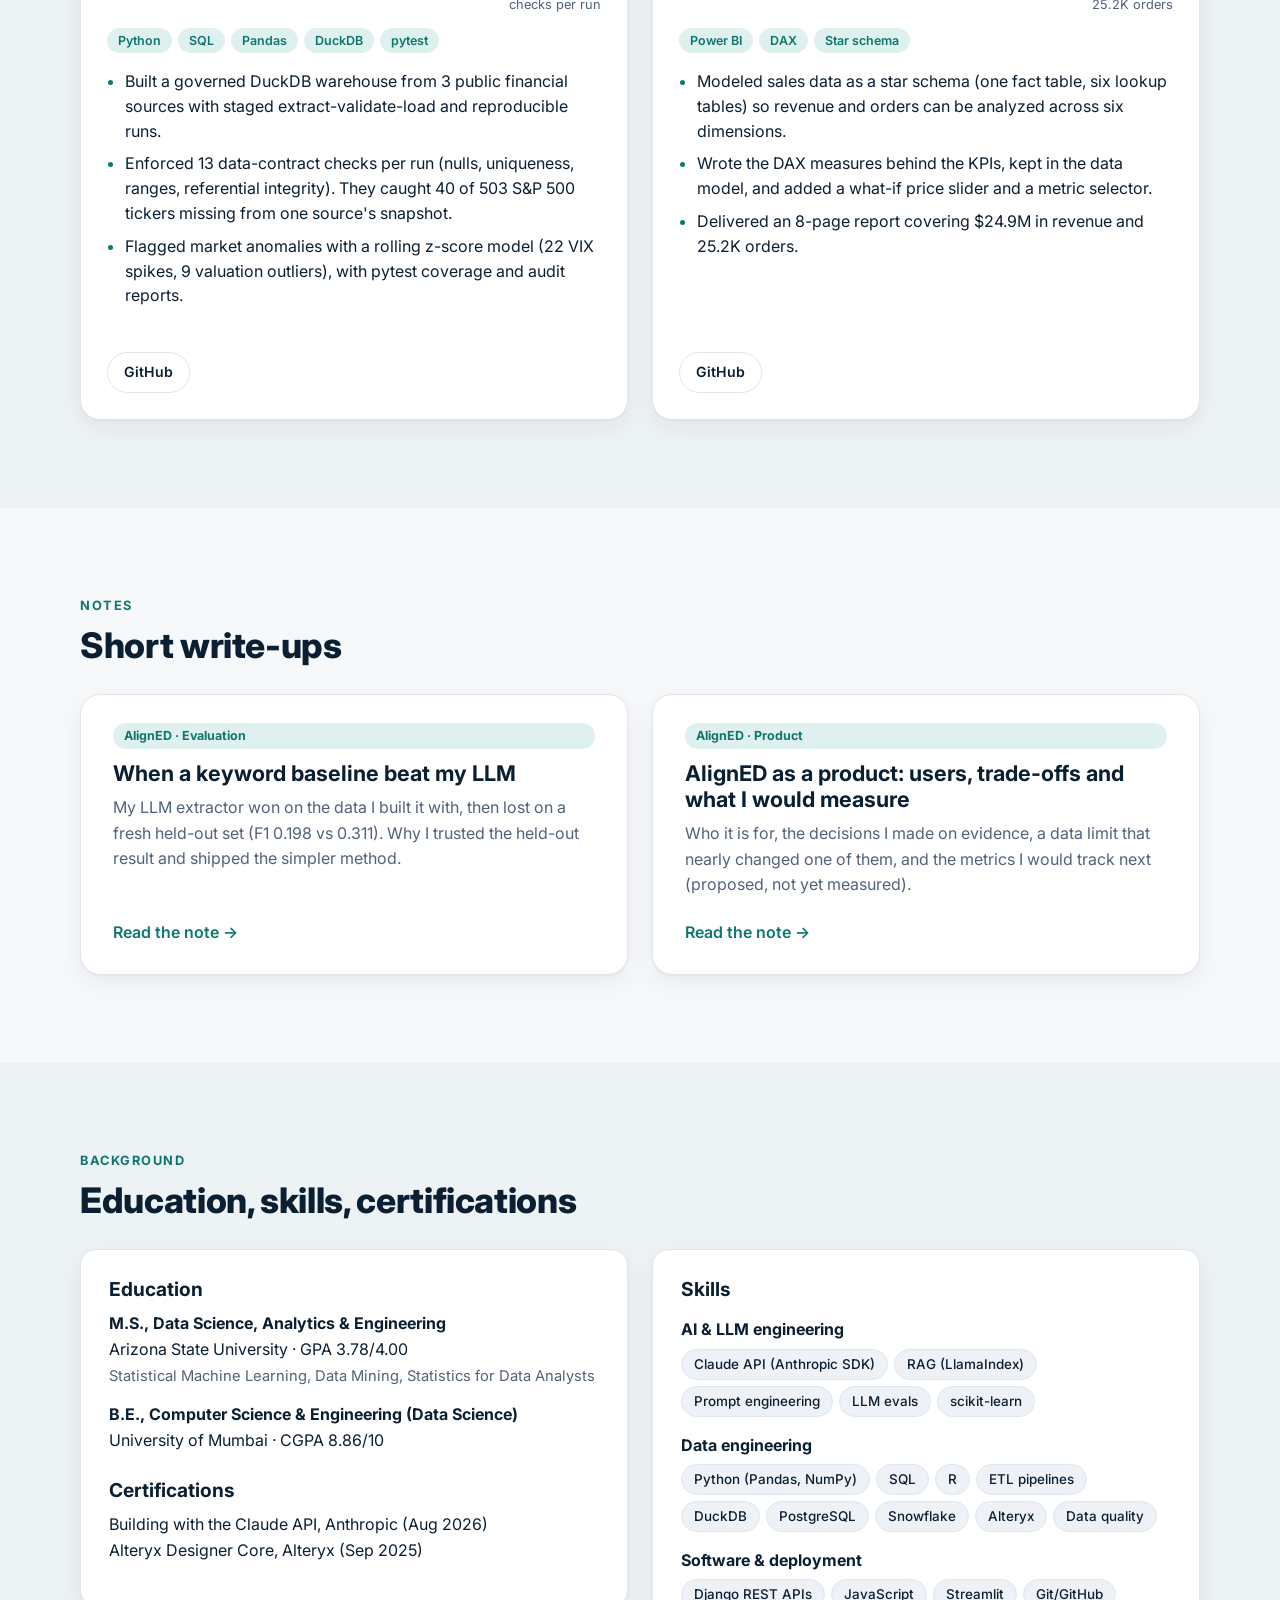
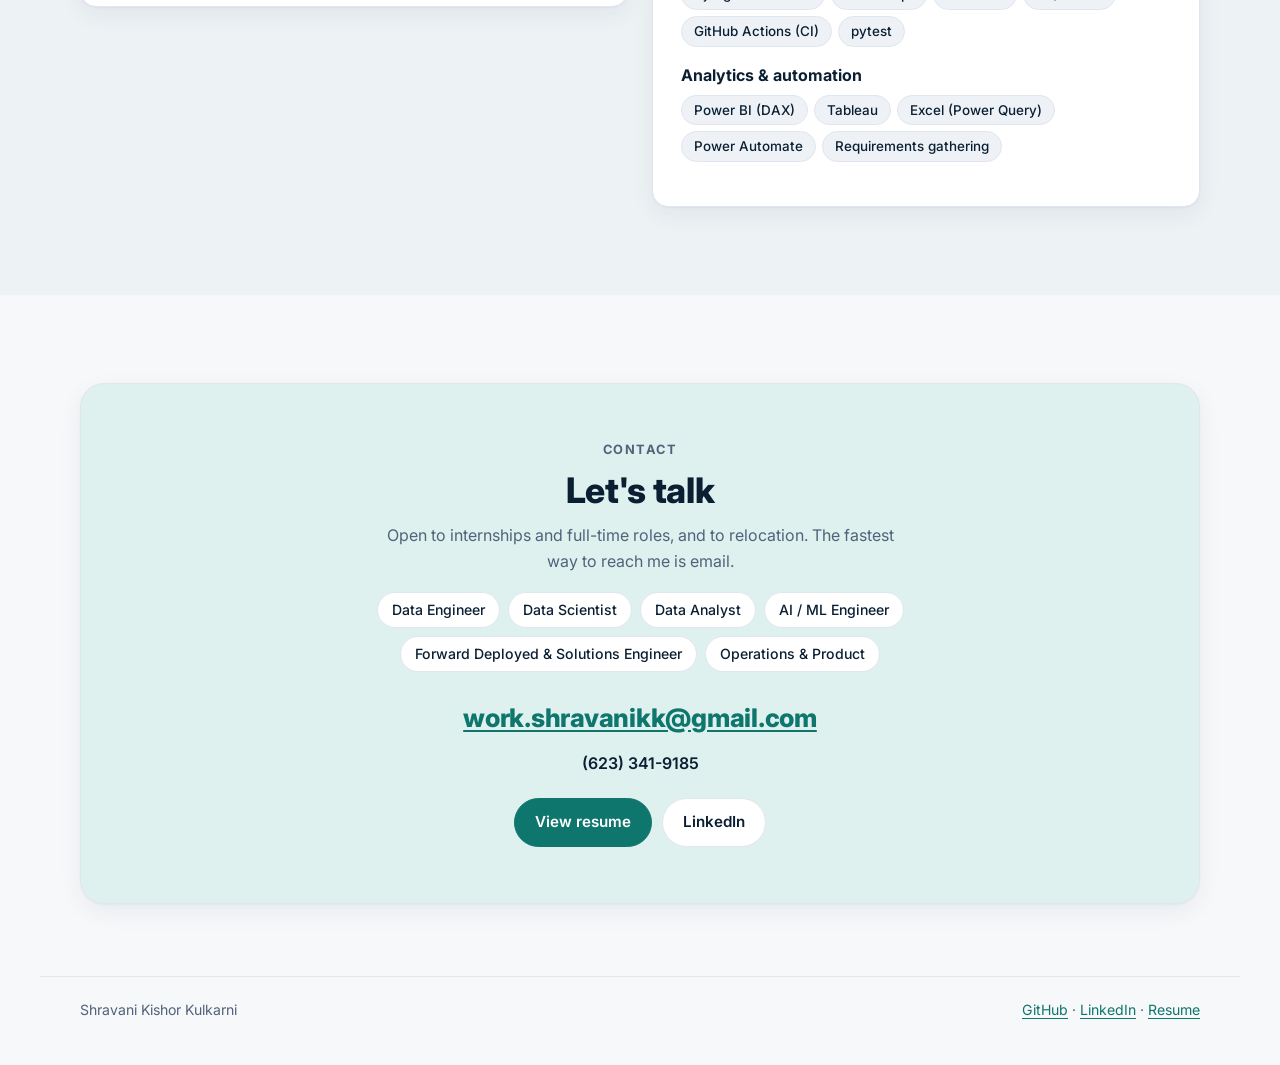
==== commit f4a919ed: "Add product-brief note, Open-to roles, scroll reveal and count-up, analytics hook, sitemap/robots/40" ====
--- a/index.html
+++ b/index.html
@@ -31,6 +31,8 @@
 <script type="application/ld+json">
 {"@context":"https://schema.org","@type":"Person","name":"Shravani Kishor Kulkarni","jobTitle":"Data Engineer","url":"https://shravanikulkarni-mu.vercel.app/","sameAs":["https://github.com/shravanii15","https://www.linkedin.com/in/shravani-kulkarni2003/"],"address":{"@type":"PostalAddress","addressLocality":"Tempe","addressRegion":"AZ"}}
 </script>
+<script>window.va=window.va||function(){(window.vaq=window.vaq||[]).push(arguments);};</script>
+<script defer src="/_vercel/insights/script.js"></script>
 </head>
 <body>
 <a class="skip" href="#work">Skip to content</a>
@@ -102,7 +104,7 @@
         <ul class="tags"><li>Python</li><li>SQL</li><li>LLMs</li><li>Statistics</li><li>Streamlit</li><li>FastAPI</li><li>Prefect</li><li>Docker</li><li>GitHub Actions</li></ul>
         <a class="status" id="status" href="https://github.com/shravanii15/AlignED/actions" target="_blank" rel="noopener" hidden><span class="pulse" aria-hidden="true"></span><span class="status-text"></span></a>
       </div>
-      <div class="keynum"><strong>170</strong><span>significant skill gaps</span></div>
+      <div class="keynum"><strong data-count="170">170</strong><span>significant skill gaps</span></div>
     </header>
     <div class="shots">
       <a class="shot" href="https://aligned-shravanikulkarni.streamlit.app" target="_blank" rel="noopener">
@@ -168,7 +170,7 @@
         <h3>Member analytics app, Emeritus College (ASU)</h3>
         <ul class="tags"><li>Python</li><li>Power Query</li><li>JavaScript</li><li>Chart.js</li><li>SheetJS</li><li>Power BI</li><li>Tableau</li></ul>
       </div>
-      <div class="keynum"><strong>$31,360</strong><span>a year, policy recommendation</span></div>
+      <div class="keynum"><strong data-count="31360" data-prefix="$">$31,360</strong><span>a year, policy recommendation</span></div>
     </header>
     <div class="grid">
       <div>
@@ -283,7 +285,7 @@
       <a class="card-img" href="https://github.com/shravanii15/financial-data-etl-pipeline" target="_blank" rel="noopener"><img src="assets/financial-report.webp" alt="Run report from the financial data pipeline: 11 of 13 validation checks passed, 31 anomalies flagged, with a table of failing data-quality checks" width="1300" height="1034" loading="lazy"></a>
       <div class="card-top">
         <h3>Financial Data ETL &amp; Governance Pipeline</h3>
-        <div class="keynum sm"><strong>13</strong><span>data-contract checks per run</span></div>
+        <div class="keynum sm"><strong data-count="13">13</strong><span>data-contract checks per run</span></div>
       </div>
       <ul class="tags"><li>Python</li><li>SQL</li><li>Pandas</li><li>DuckDB</li><li>pytest</li></ul>
       <ul>
@@ -313,12 +315,20 @@
 <section id="notes" class="wrap section">
   <p class="kicker">Notes</p>
   <h2>Short write-ups</h2>
+  <div class="notes-grid">
   <a class="note-card" href="notes/keyword-baseline-vs-llm.html">
     <span class="note-tag">AlignED · Evaluation</span>
     <h3>When a keyword baseline beat my LLM</h3>
     <p>My LLM extractor won on the data I built it with, then lost on a fresh held-out set (F1 0.198 vs 0.311). Why I trusted the held-out result and shipped the simpler method.</p>
     <span class="read">Read the note &rarr;</span>
   </a>
+  <a class="note-card" href="notes/aligned-product-brief.html">
+    <span class="note-tag">AlignED &middot; Product</span>
+    <h3>AlignED as a product: users, trade-offs and what I would measure</h3>
+    <p>Who it is for, the decisions I made on evidence, a data limit that nearly changed one of them, and the metrics I would track next (proposed, not yet measured).</p>
+    <span class="read">Read the note &rarr;</span>
+  </a>
+  </div>
 </section>
 
 <section id="about" class="wrap section band">
@@ -348,7 +358,8 @@
   <div class="contact-card">
     <p class="kicker">Contact</p>
     <h2>Let's talk</h2>
-    <p>Open to data engineering and adjacent roles, and to relocation. The fastest way to reach me is email.</p>
+    <p>Open to internships and full-time roles, and to relocation. The fastest way to reach me is email.</p>
+    <ul class="open-to" aria-label="Roles I am open to"><li>Data Engineer</li><li>Data Scientist</li><li>Data Analyst</li><li>AI / ML Engineer</li><li>Forward Deployed &amp; Solutions Engineer</li><li>Operations &amp; Product</li></ul>
     <p><a class="mail" href="mailto:work.shravanikk@gmail.com">work.shravanikk@gmail.com</a></p>
     <p class="phone"><a href="tel:+16233419185">(623) 341-9185</a></p>
     <div class="actions center"><a class="btn primary" href="https://drive.google.com/file/d/1VD20Q1ZDSuOYR6wA9f7kshZLSj4AENpf/view?usp=sharing" target="_blank" rel="noopener">View resume</a><a class="btn" href="https://www.linkedin.com/in/shravani-kulkarni2003/" target="_blank" rel="noopener">LinkedIn</a></div>
--- a/styles.css
+++ b/styles.css
@@ -166,7 +166,8 @@
 .note{color:var(--muted);font-size:.95rem}
 .cards{display:grid;grid-template-columns:1fr 1fr;gap:24px}
 .cards .card{margin:0;display:flex;flex-direction:column;padding:26px}
-.card-top{display:flex;justify-content:space-between;gap:16px;align-items:flex-start}
+.card-top{display:flex;justify-content:space-between;gap:12px 16px;align-items:flex-start;flex-wrap:wrap}
+.card-top h3{min-width:0;flex:1 1 220px}
 .card-top h3{font-size:1.1rem}
 .cards .tags{margin:12px 0 16px}
 .cards .card-foot{margin-top:auto;padding-top:18px;border-top:0}
@@ -221,6 +222,18 @@
 .chips li::marker{content:""}
 .skills dd{margin-top:0}
 
+/* notes grid + open-to + reveal */
+.notes-grid{display:grid;grid-template-columns:1fr 1fr;gap:24px}
+.notes-grid .note-card{display:flex;flex-direction:column}
+.notes-grid .note-card .read{margin-top:auto;padding-top:8px}
+.open-to{display:flex;flex-wrap:wrap;justify-content:center;gap:8px;list-style:none;padding:0;margin:18px auto 26px;max-width:760px}
+.open-to li{margin:0;padding:6px 14px;border-radius:999px;background:var(--surface);border:1px solid var(--line);font-size:.88rem;font-weight:500}
+.open-to li::marker{content:""}
+@keyframes rise{from{opacity:0;transform:translateY(16px)}to{opacity:1;transform:none}}
+.js .reveal:not(.in){opacity:0}
+.js .reveal.in{animation:rise .6s cubic-bezier(.2,.8,.2,1) backwards}
+@media (max-width:860px){.notes-grid{grid-template-columns:1fr}}
+
 /* background */
 .grid.two{gap:24px;align-items:start}
 .panel{background:var(--surface);border:1px solid var(--line);border-radius:var(--radius);padding:28px;box-shadow:var(--shadow)}
@@ -244,6 +257,8 @@
 a:focus-visible,button:focus-visible{outline:2px solid var(--accent);outline-offset:3px;border-radius:6px}
 
 @media (max-width:860px){
+  .card-top .keynum{align-items:flex-start;text-align:left}
+  .card-top .keynum span{max-width:none}
   .wrap{padding:0 20px}
   .hero{padding-top:36px}
   h1{font-size:6.3vw}
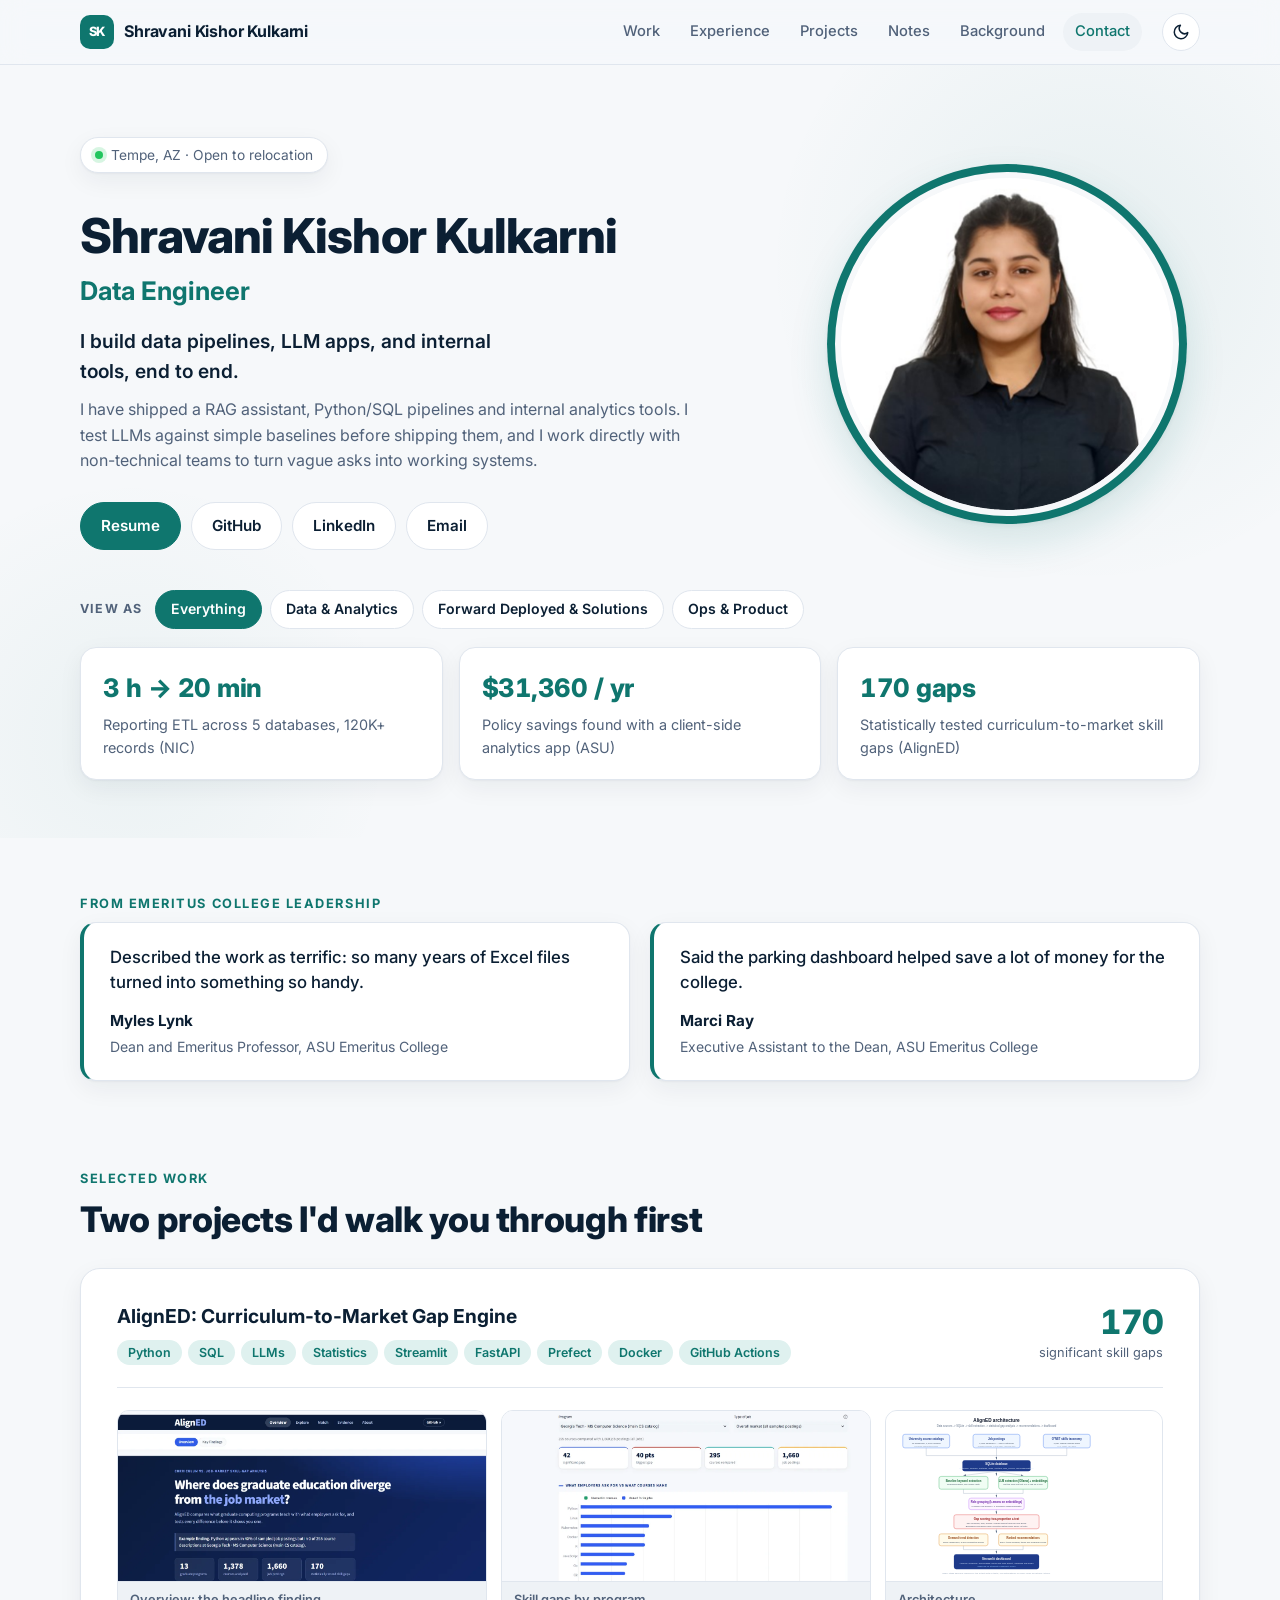
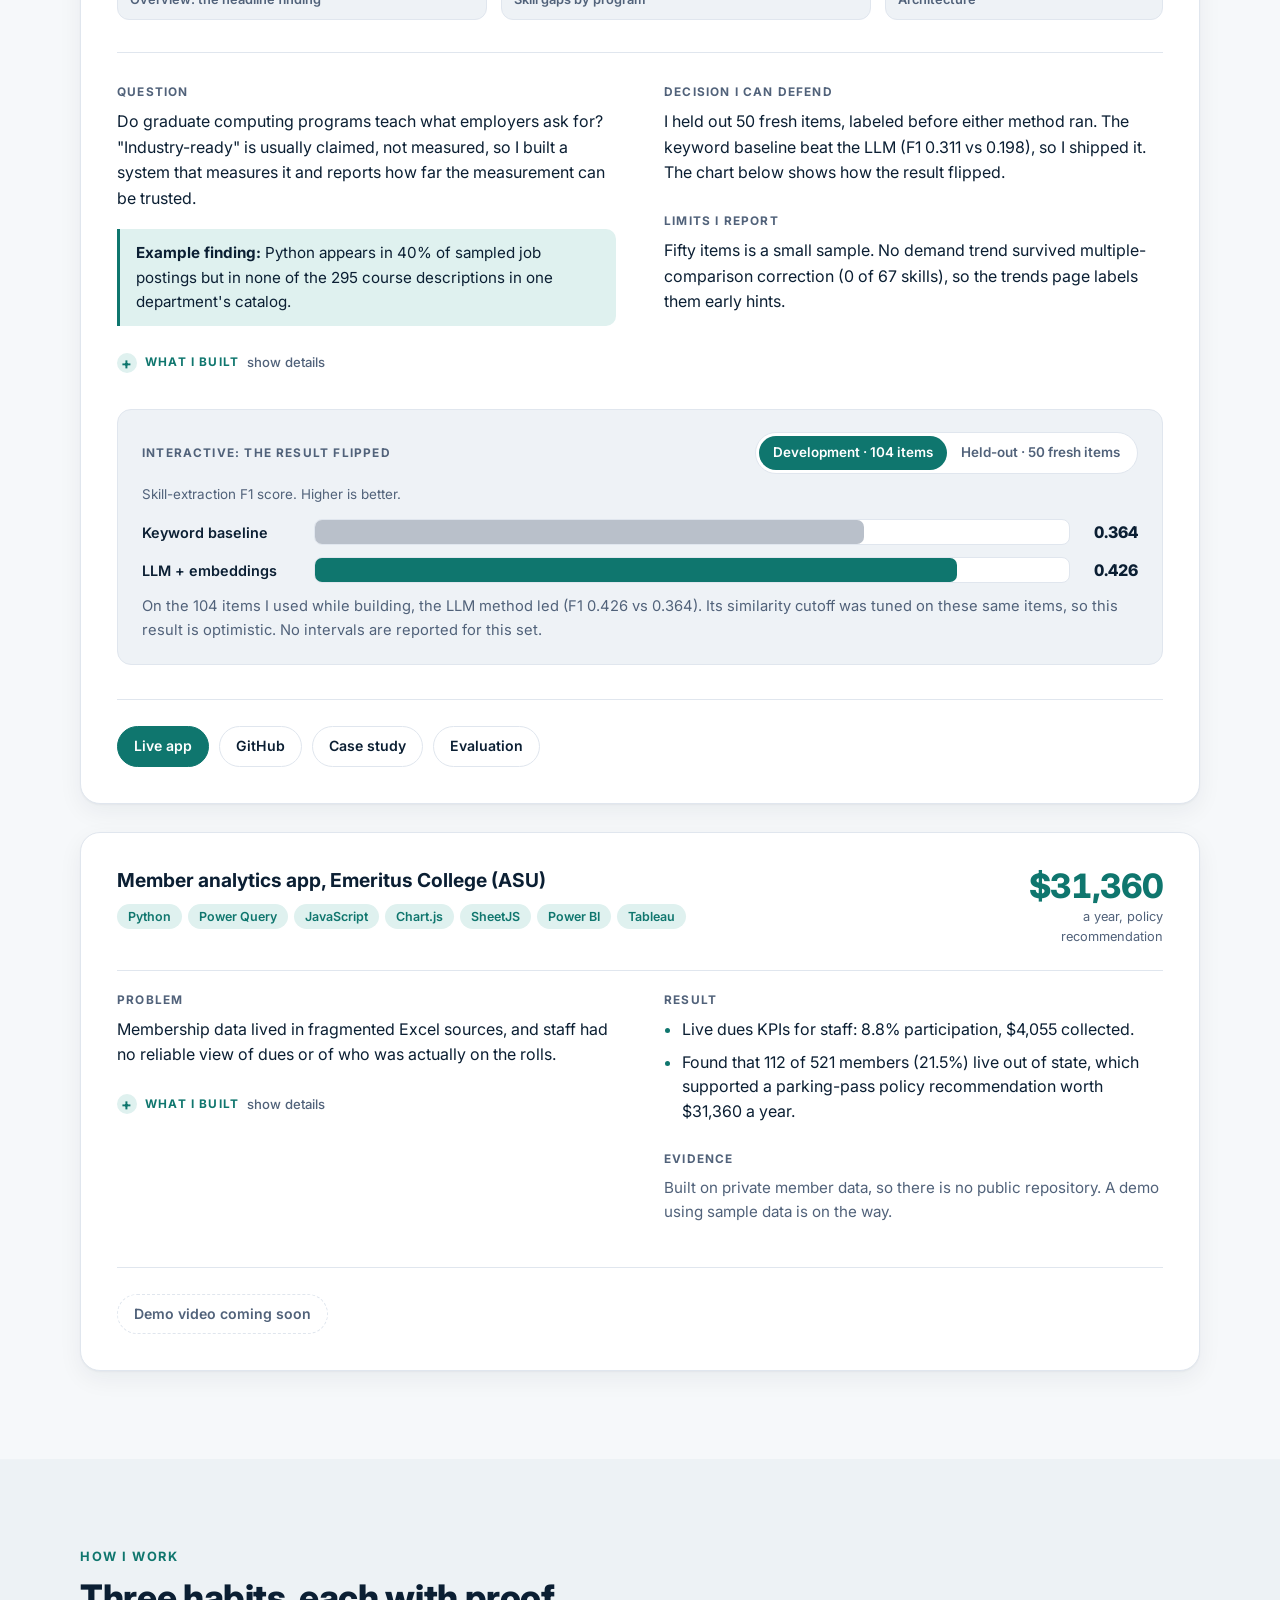
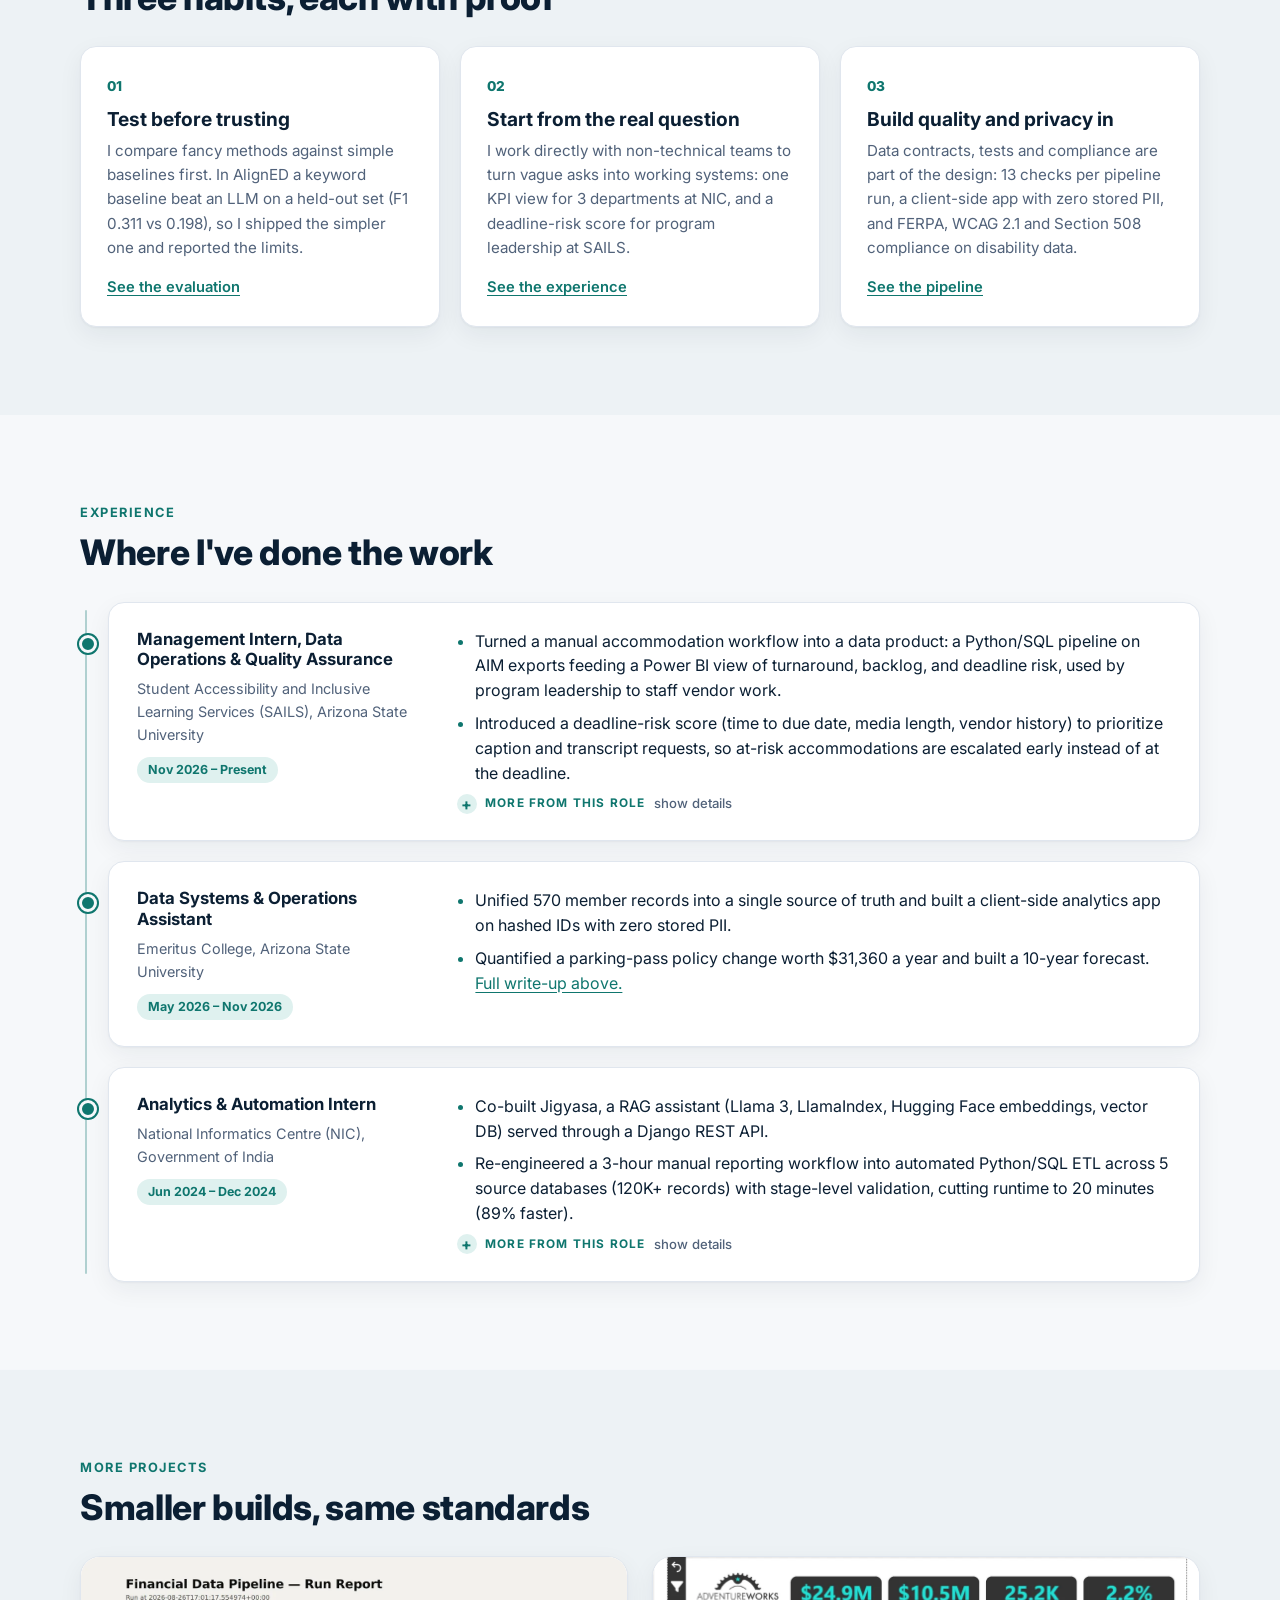
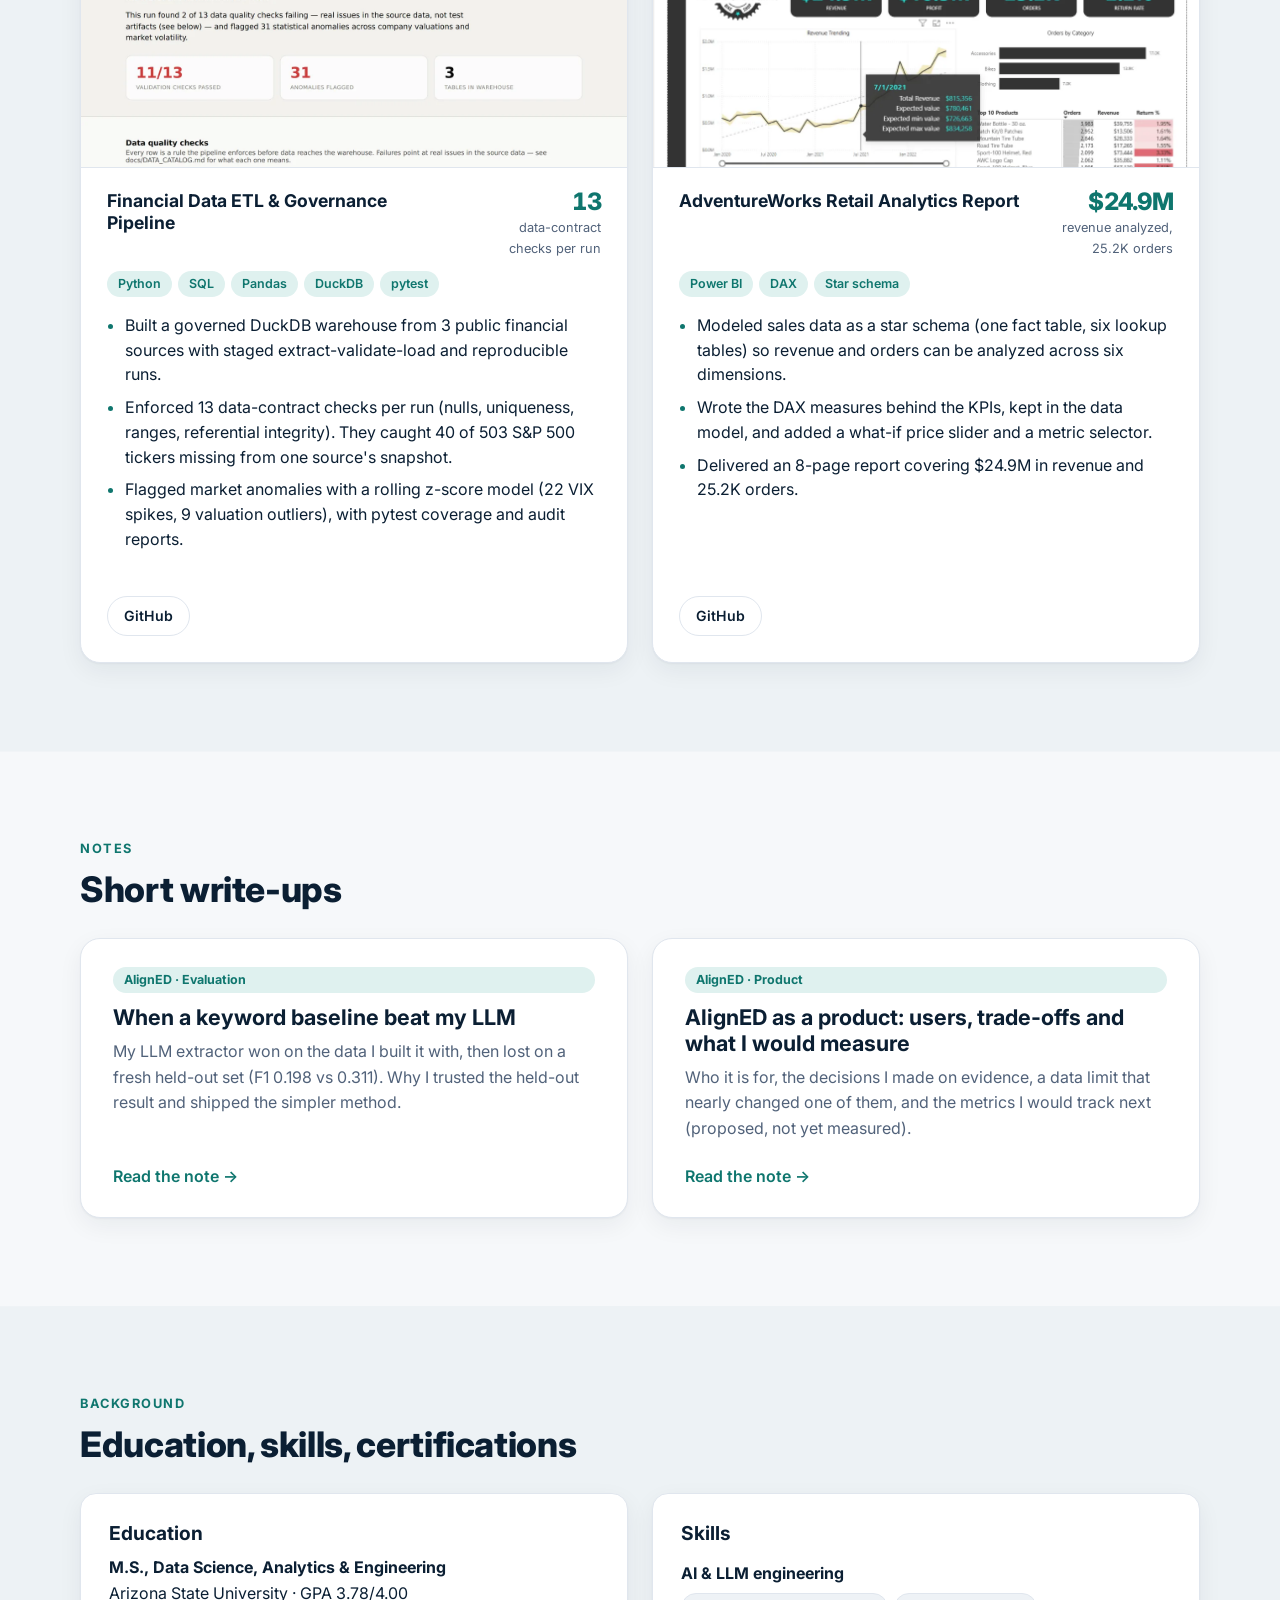
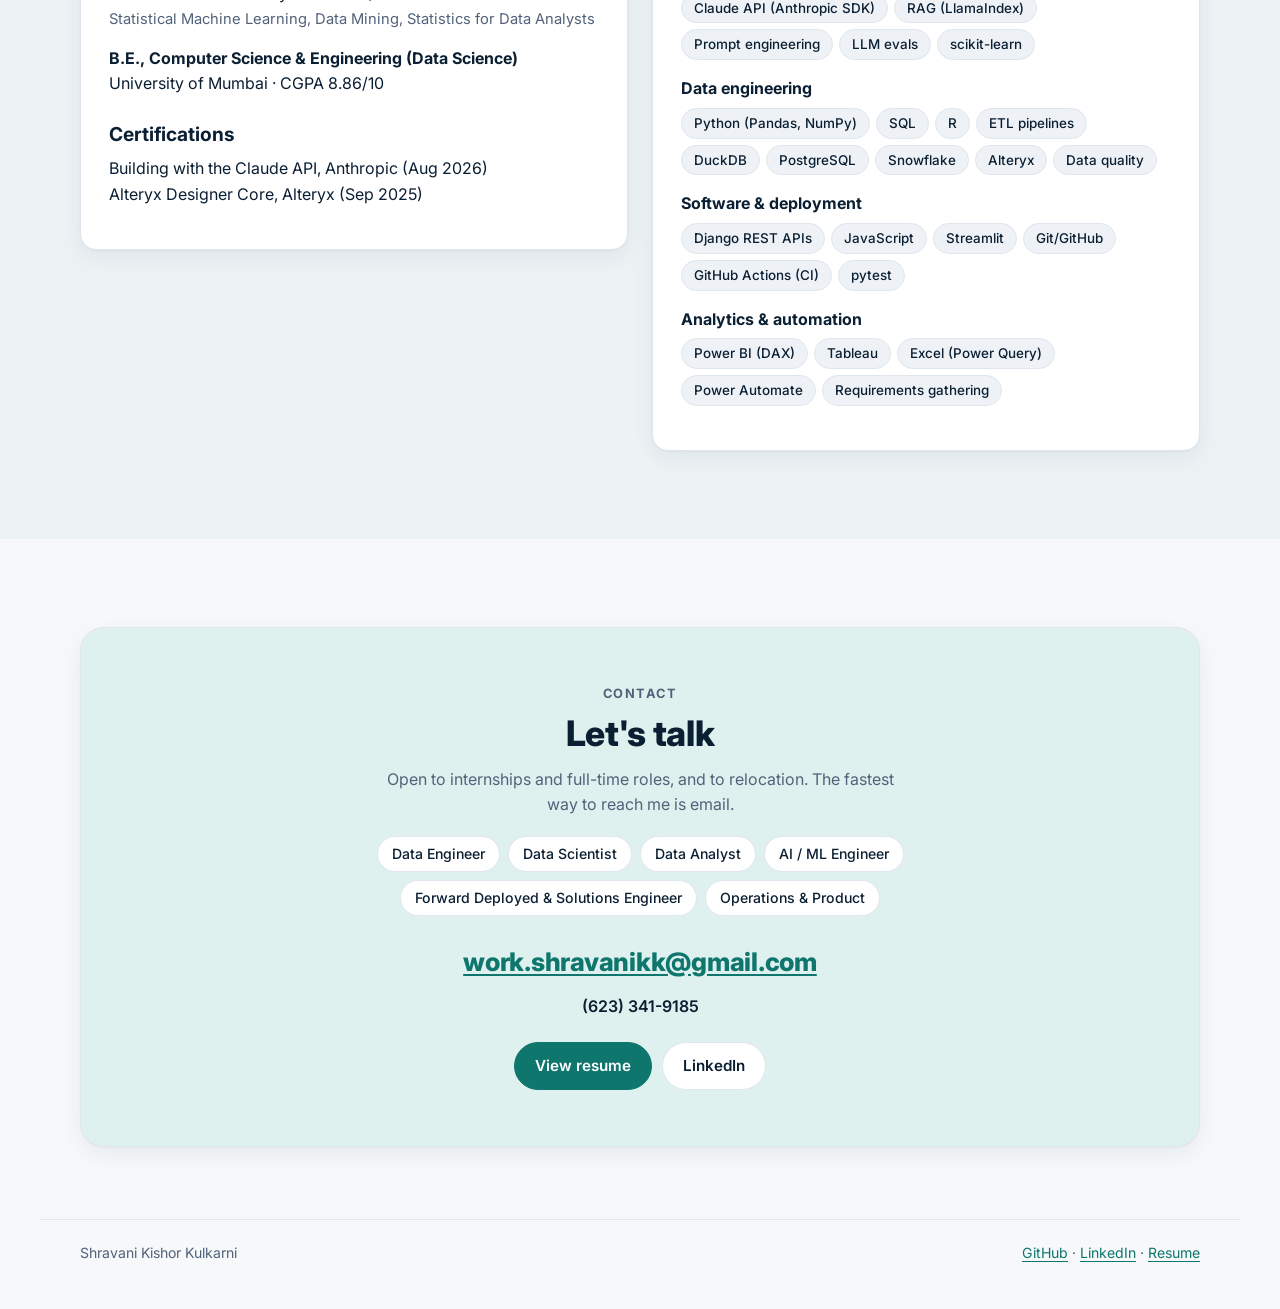
==== commit 2a4a977d: "Add Emeritus College leadership feedback; update AlignED test count to 300+ Co-Authored-By: Claude S" ====
--- a/index.html
+++ b/index.html
@@ -93,6 +93,20 @@
   </div>
 </section>
 
+<section class="wrap voices" aria-label="Feedback from Emeritus College leadership">
+  <p class="kicker">From Emeritus College leadership</p>
+  <div class="voices-grid">
+    <figure class="voice">
+      <p>Described the work as terrific: so many years of Excel files turned into something so handy.</p>
+      <figcaption><strong>Myles Lynk</strong><span>Dean and Emeritus Professor, ASU Emeritus College</span></figcaption>
+    </figure>
+    <figure class="voice">
+      <p>Said the parking dashboard helped save a lot of money for the college.</p>
+      <figcaption><strong>Marci Ray</strong><span>Executive Assistant to the Dean, ASU Emeritus College</span></figcaption>
+    </figure>
+  </div>
+</section>
+
 <section id="work" class="wrap section">
   <p class="kicker">Selected work</p>
   <h2>Two projects I'd walk you through first</h2>
@@ -130,7 +144,7 @@
         <ul>
           <li>Matched 1,378 courses from 13 programs against 1,660 job postings on O*NET skills, and tested 170 skill gaps with z-tests and Fisher's exact test under FDR control.</li>
           <li>A validated, idempotent daily ingestion pipeline (retries, raw snapshots, de-duplication, audit tables), orchestrated with Prefect and run on GitHub Actions.</li>
-          <li>A versioned, authenticated, rate-limited REST API (FastAPI) with OpenAPI docs and Docker packaging, covered by 218 automated tests gated in CI.</li>
+          <li>A versioned, authenticated, rate-limited REST API (FastAPI) with OpenAPI docs and Docker packaging, covered by 300+ automated tests gated in CI.</li>
           <li>A public Streamlit app with 724 ranked recommendations.</li>
         </ul>
         </details>
--- a/styles.css
+++ b/styles.css
@@ -72,6 +72,15 @@
 .proof dt{font-size:1.6rem;font-weight:800;letter-spacing:-.02em;color:var(--accent)}
 .proof dd{margin:4px 0 0;color:var(--muted);font-size:.9rem}
 
+/* voices */
+.voices{padding-top:56px}
+.voices-grid{display:grid;grid-template-columns:1fr 1fr;gap:20px}
+.voice{margin:0;padding:22px 26px;background:var(--surface);border:1px solid var(--line);border-left:4px solid var(--accent);border-radius:var(--radius);box-shadow:var(--shadow)}
+.voice p{font-size:1.05rem;font-weight:500;line-height:1.5;margin-bottom:14px}
+.voice figcaption{display:flex;flex-direction:column;gap:2px;font-size:.88rem;color:var(--muted)}
+.voice figcaption strong{color:var(--text);font-size:.95rem}
+@media (max-width:860px){.voices-grid{grid-template-columns:1fr}}
+
 /* screenshots */
 .shots{display:grid;grid-template-columns:1.2fr 1.2fr .9fr;gap:14px;margin:0 0 32px;padding-bottom:32px;border-bottom:1px solid var(--line)}
 .shot{display:flex;flex-direction:column;border:1px solid var(--line);border-radius:12px;overflow:hidden;background:var(--surface-2);text-decoration:none;color:var(--muted);font-size:.8rem;font-weight:600;transition:transform .2s,box-shadow .2s,border-color .2s}
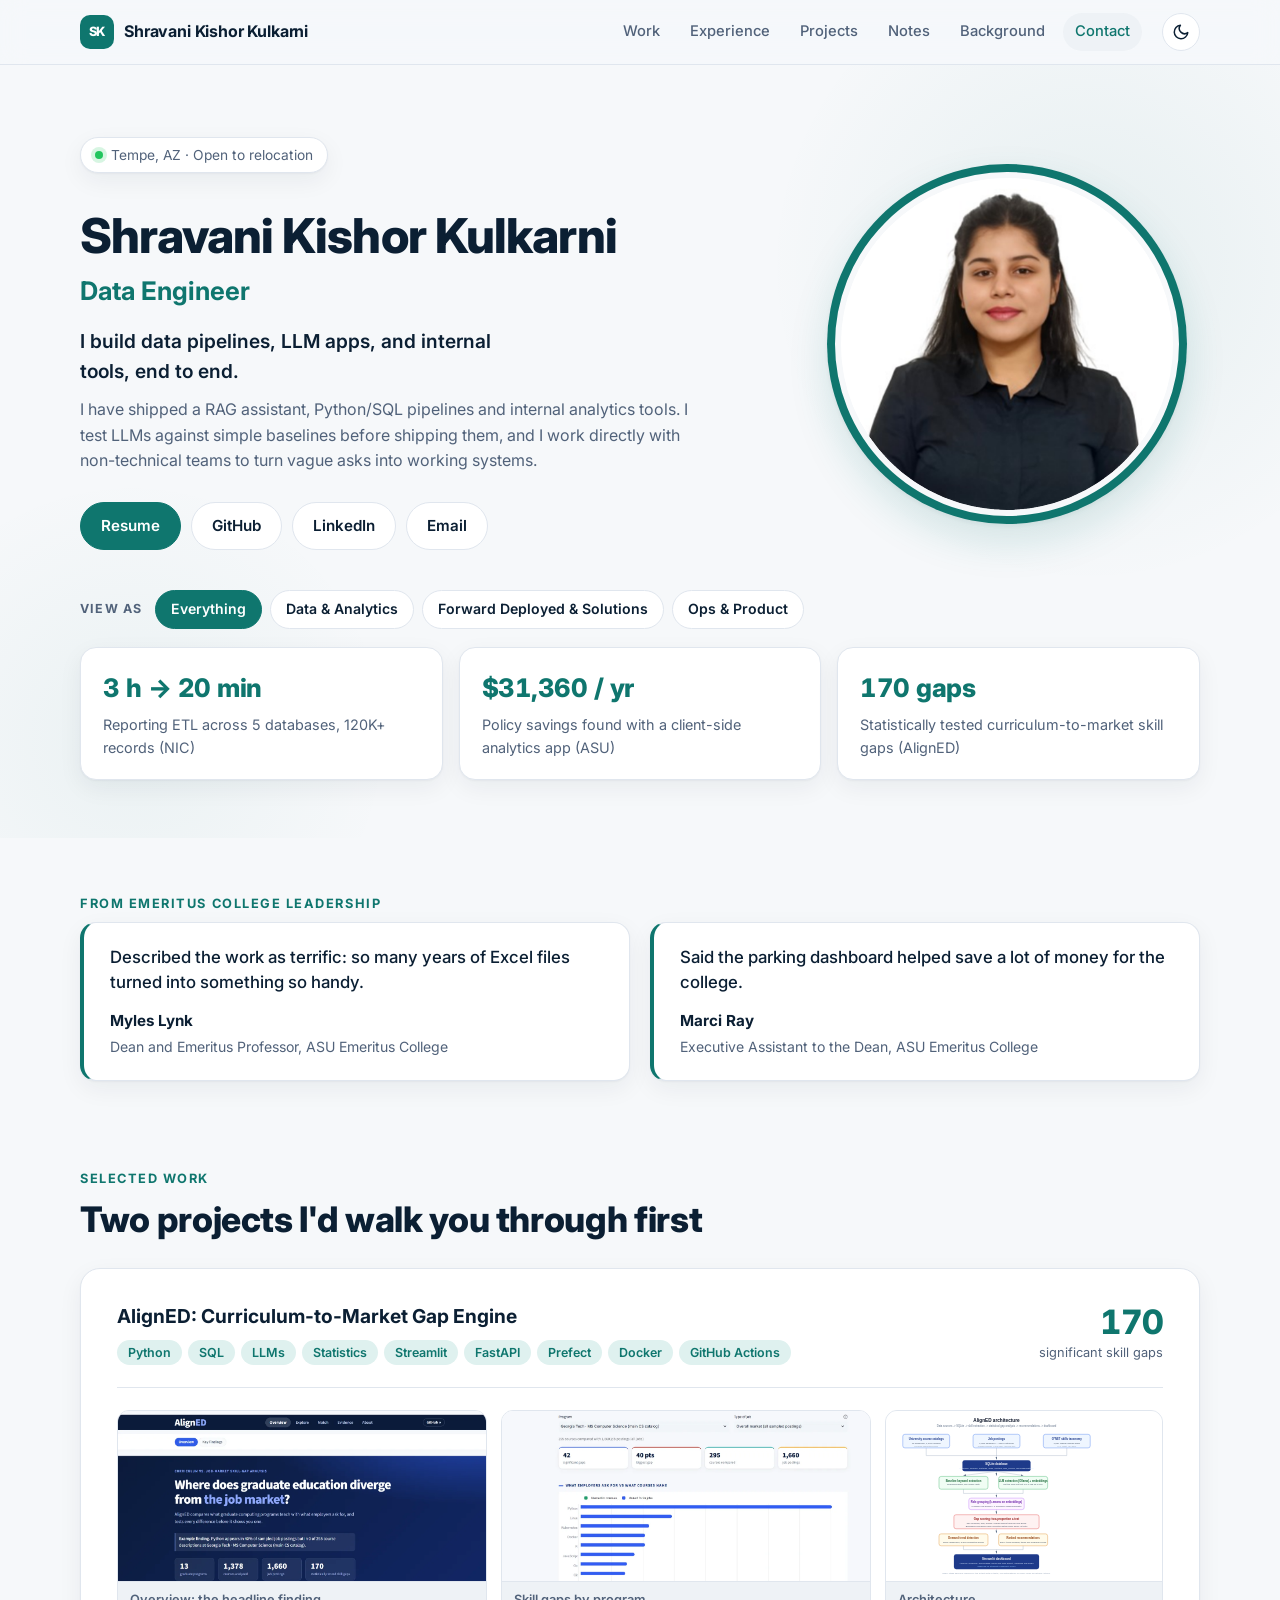
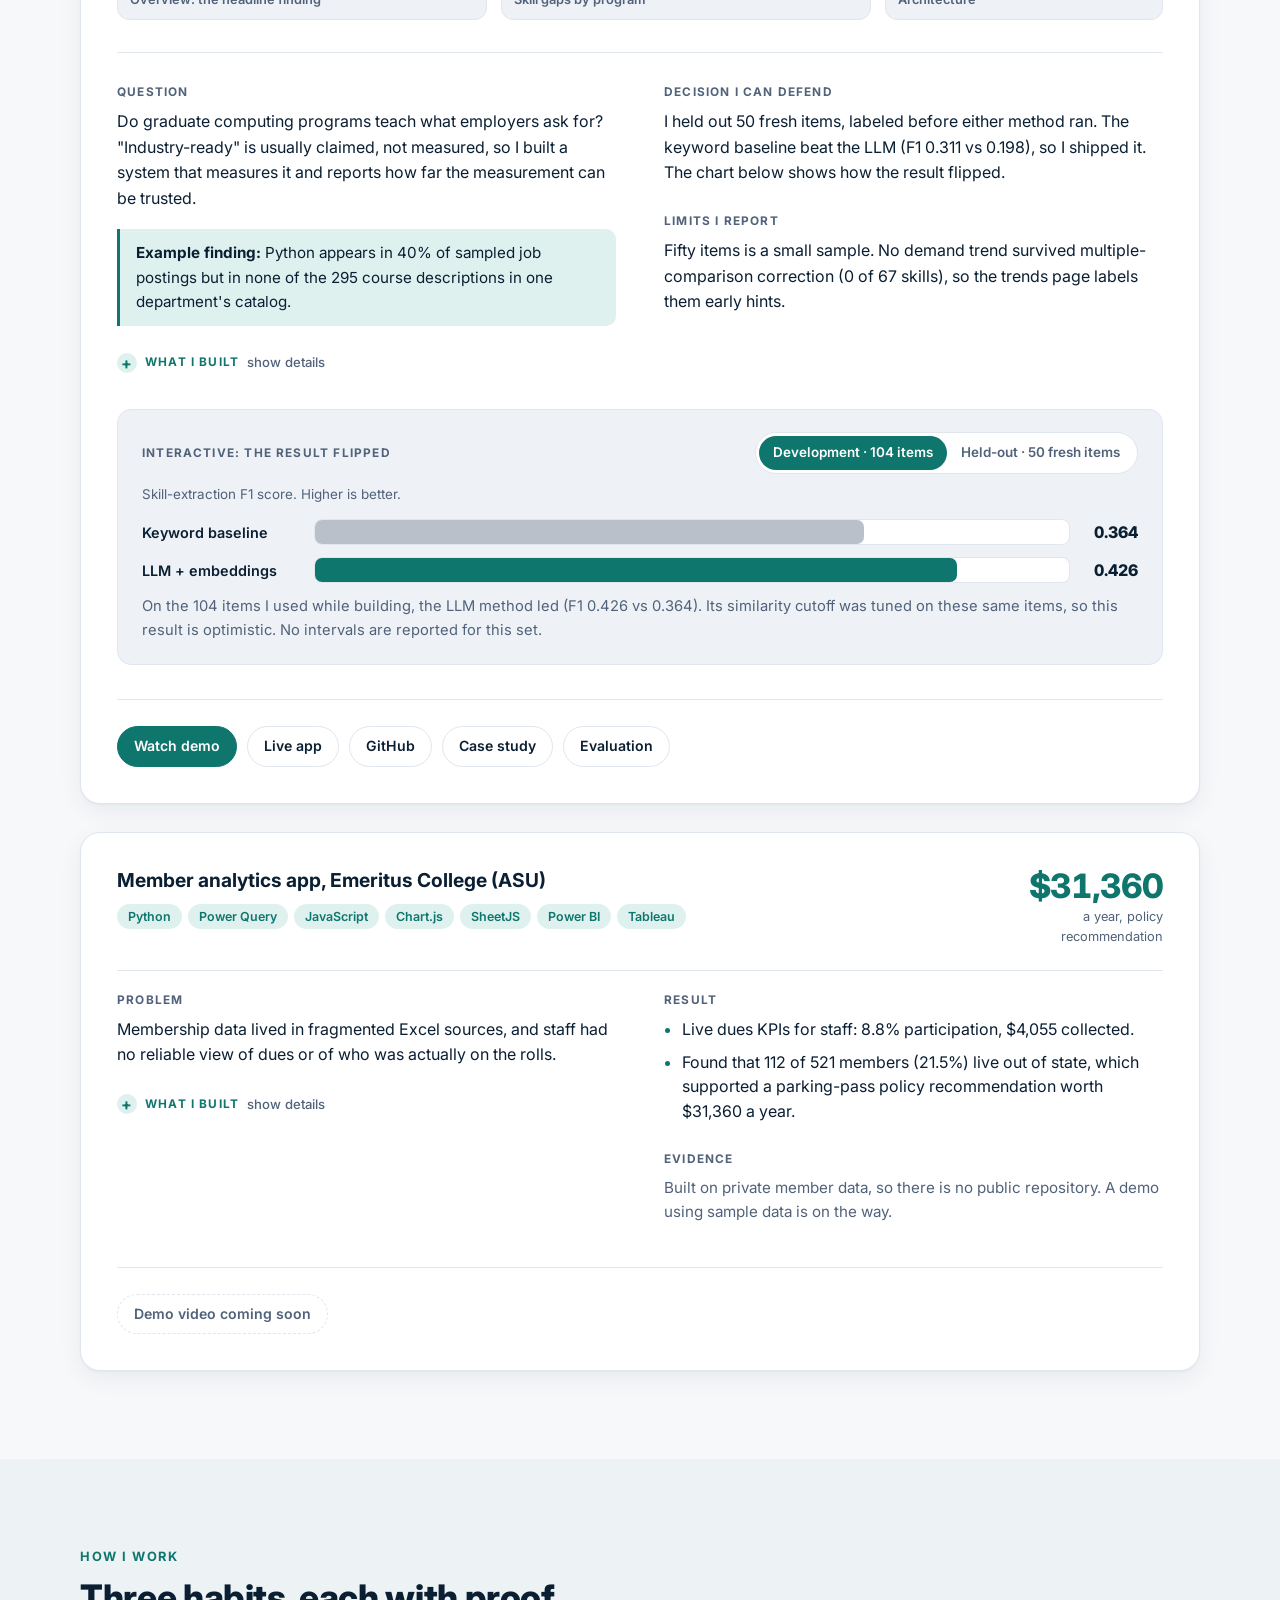
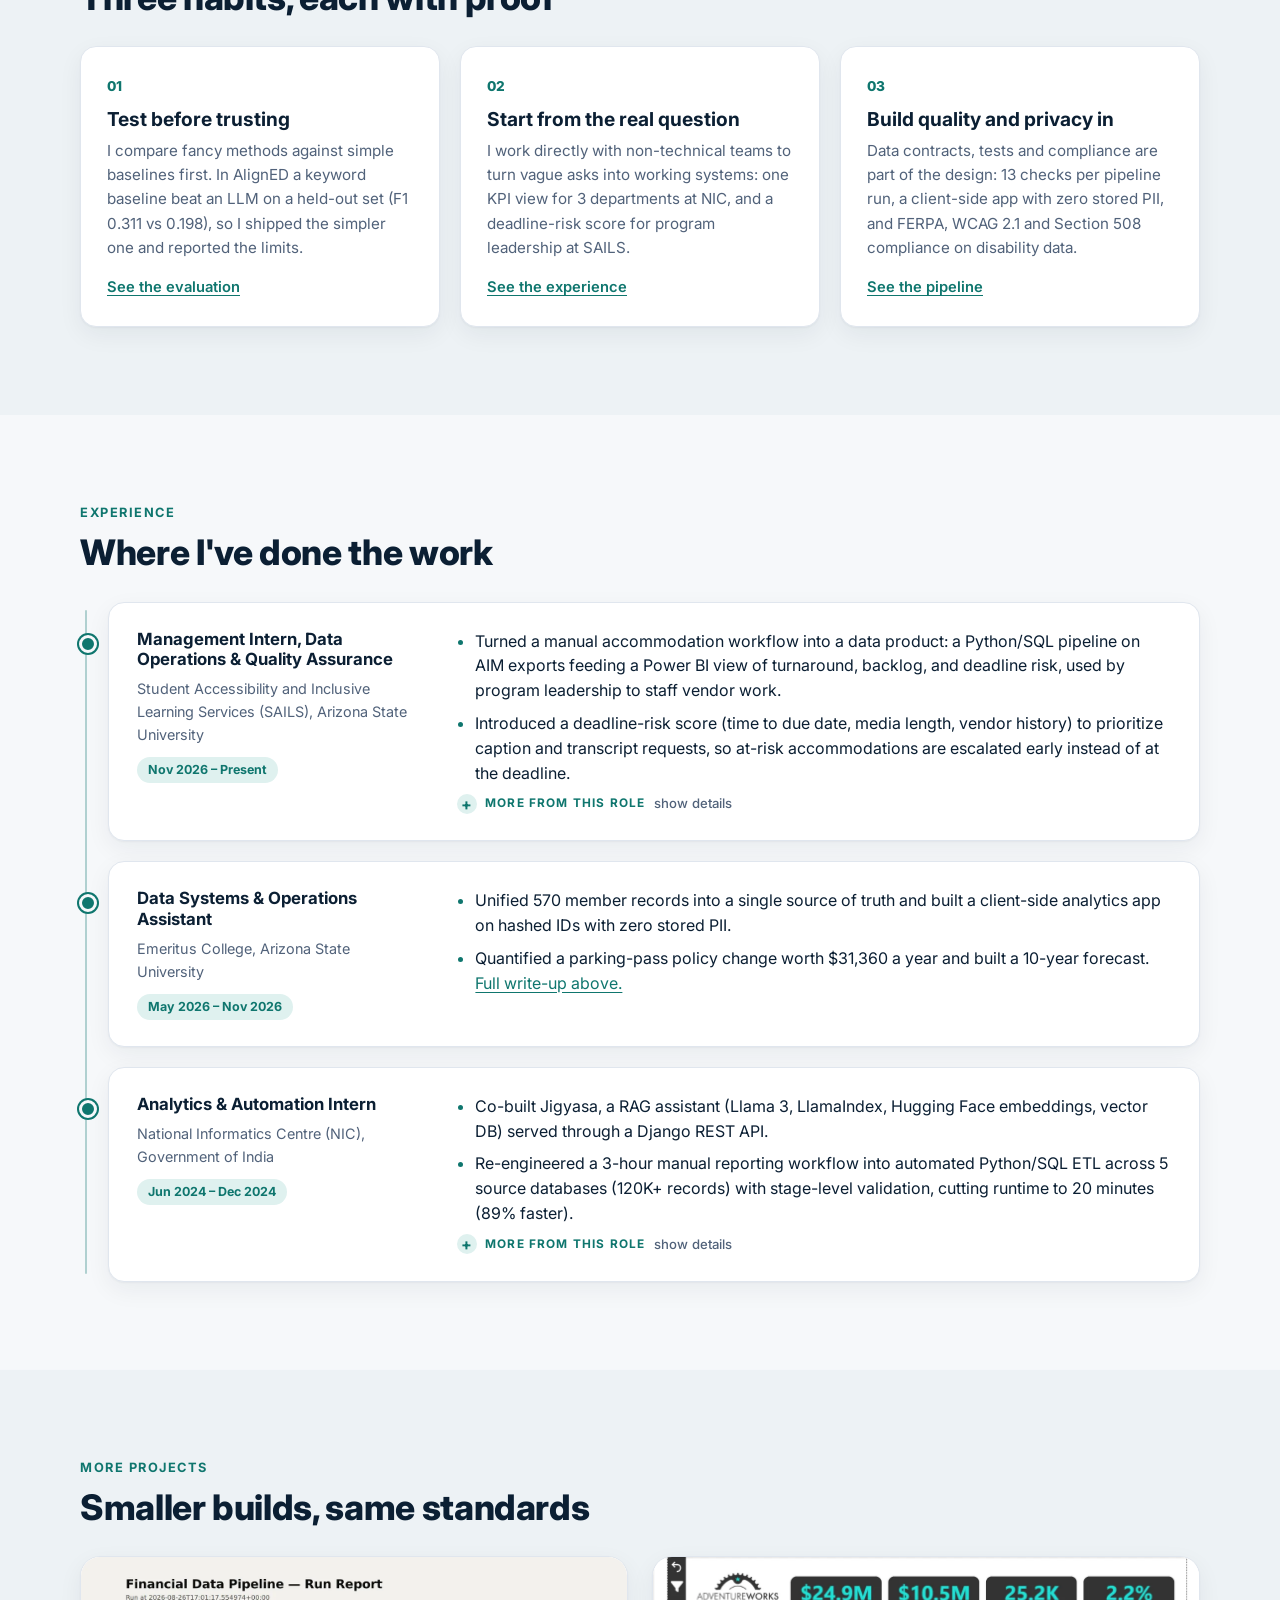
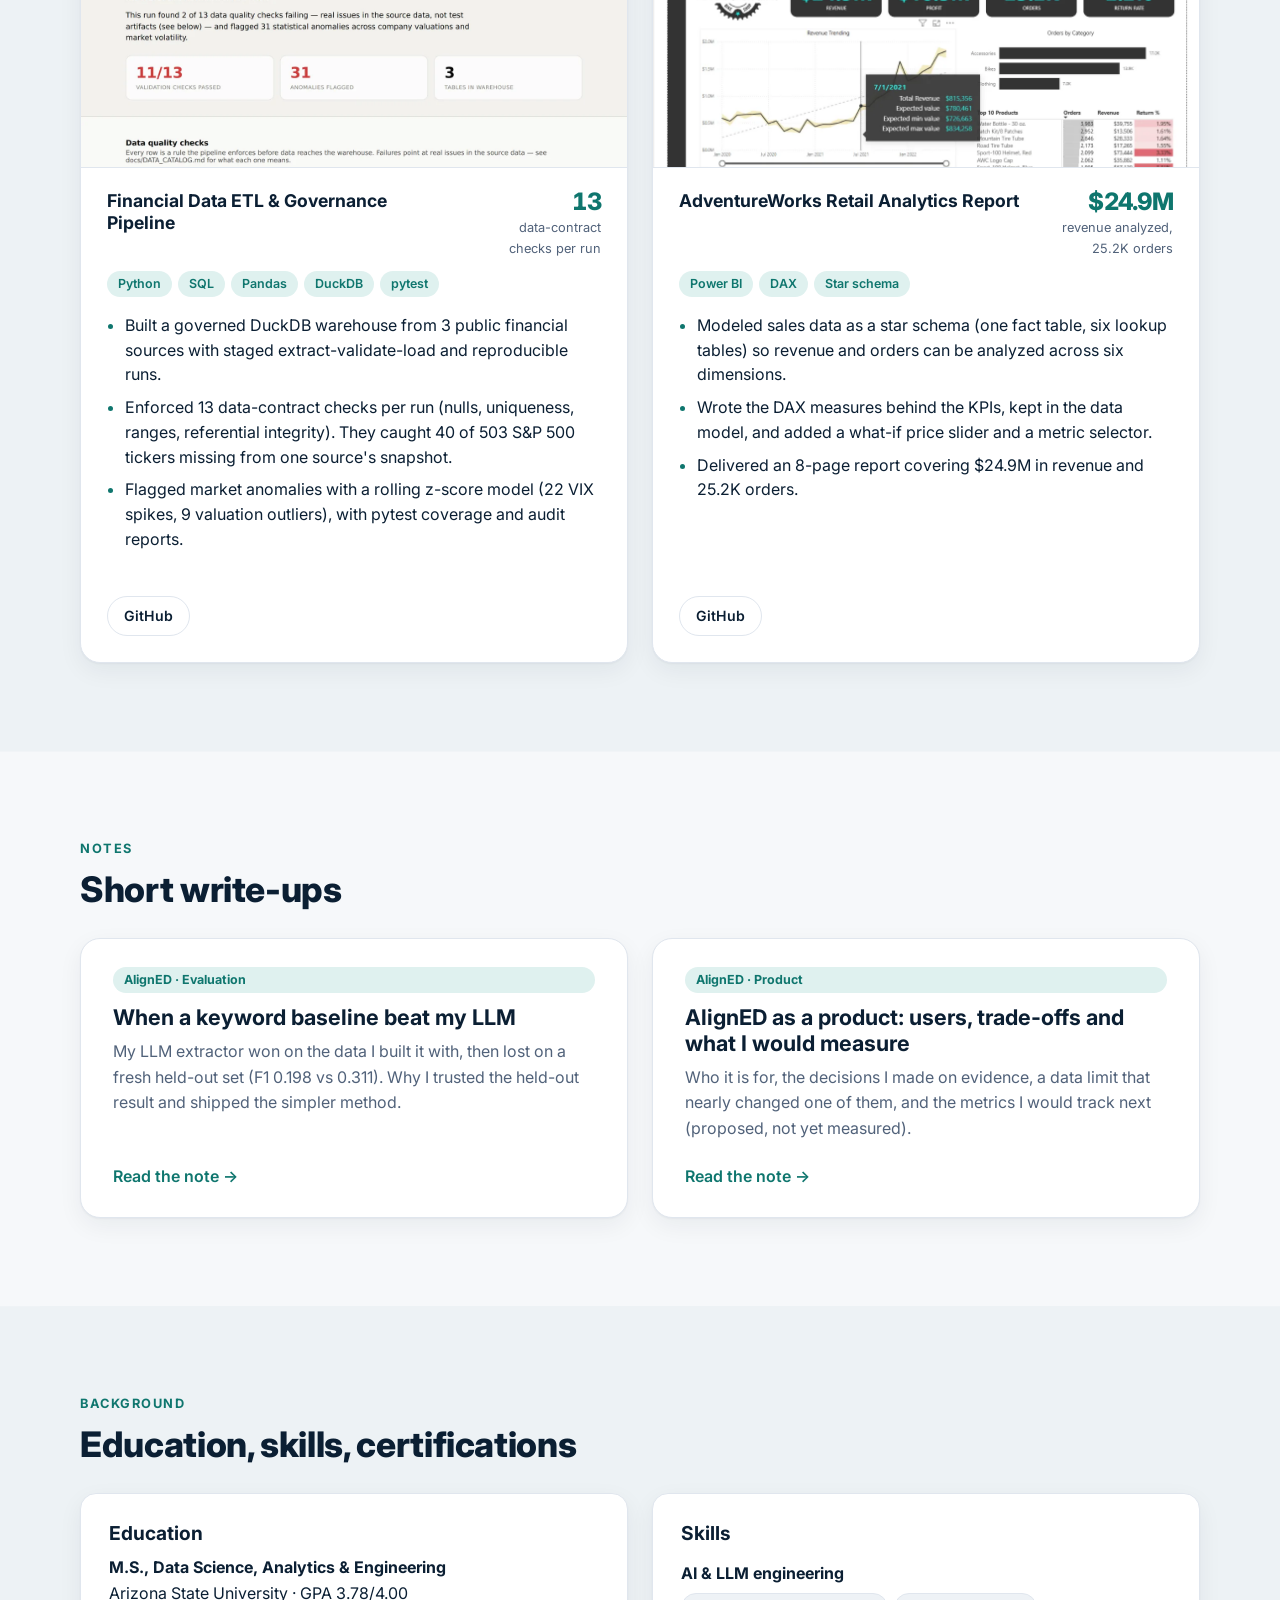
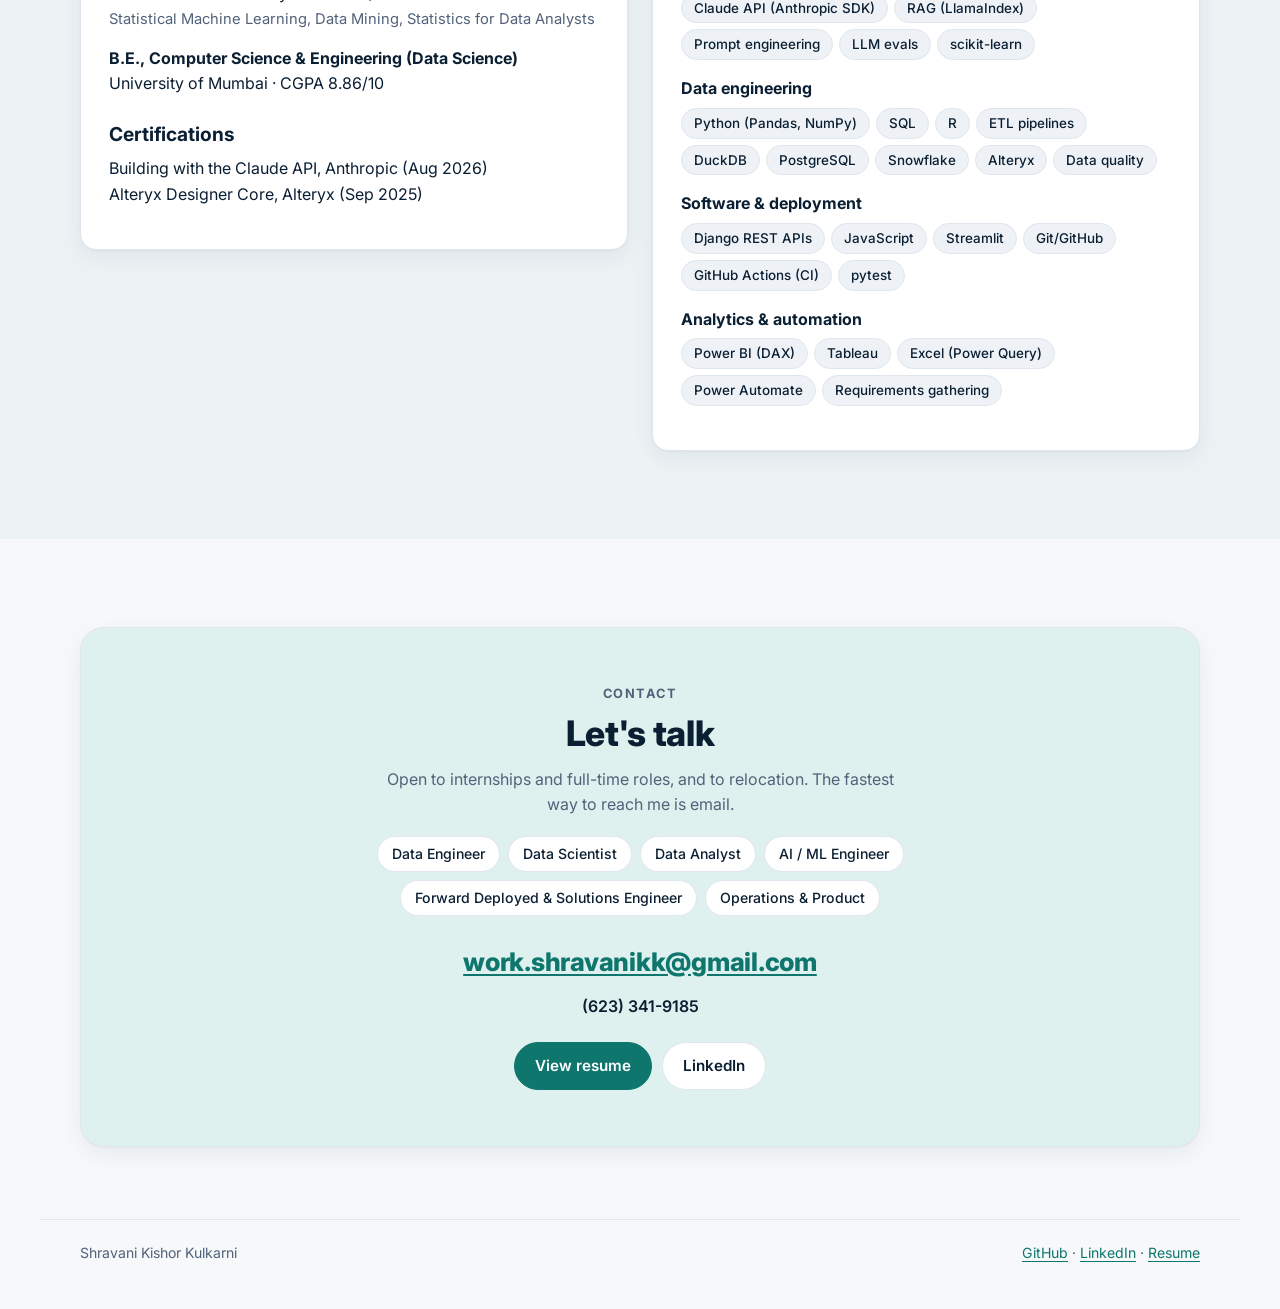
==== commit 0f68a12f: "Add AlignED Watch demo button and /aligned-demo short link to Loom Co-Authored-By: Claude Sonnet 5.5" ====
--- a/index.html
+++ b/index.html
@@ -170,8 +170,8 @@
       <noscript><p class="flip-note">Development set: LLM 0.426, keyword 0.364. Held-out set: keyword 0.311, LLM 0.198.</p></noscript>
     </div>
     <footer class="case-foot">
-      <!-- Hidden until the Loom link exists: <a class="btn sm" href="LOOM_URL" target="_blank" rel="noopener">Watch demo</a> -->
-      <a class="btn sm primary" href="https://aligned-shravanikulkarni.streamlit.app" target="_blank" rel="noopener">Live app</a>
+      <a class="btn sm primary" href="/aligned-demo" target="_blank" rel="noopener">Watch demo</a>
+      <a class="btn sm" href="https://aligned-shravanikulkarni.streamlit.app" target="_blank" rel="noopener">Live app</a>
       <a class="btn sm" href="https://github.com/shravanii15/AlignED" target="_blank" rel="noopener">GitHub</a>
       <a class="btn sm" href="https://github.com/shravanii15/AlignED/blob/main/docs/CASE_STUDY.md" target="_blank" rel="noopener">Case study</a>
       <a class="btn sm" href="https://github.com/shravanii15/AlignED/blob/main/docs/EVALUATION.md" target="_blank" rel="noopener">Evaluation</a>
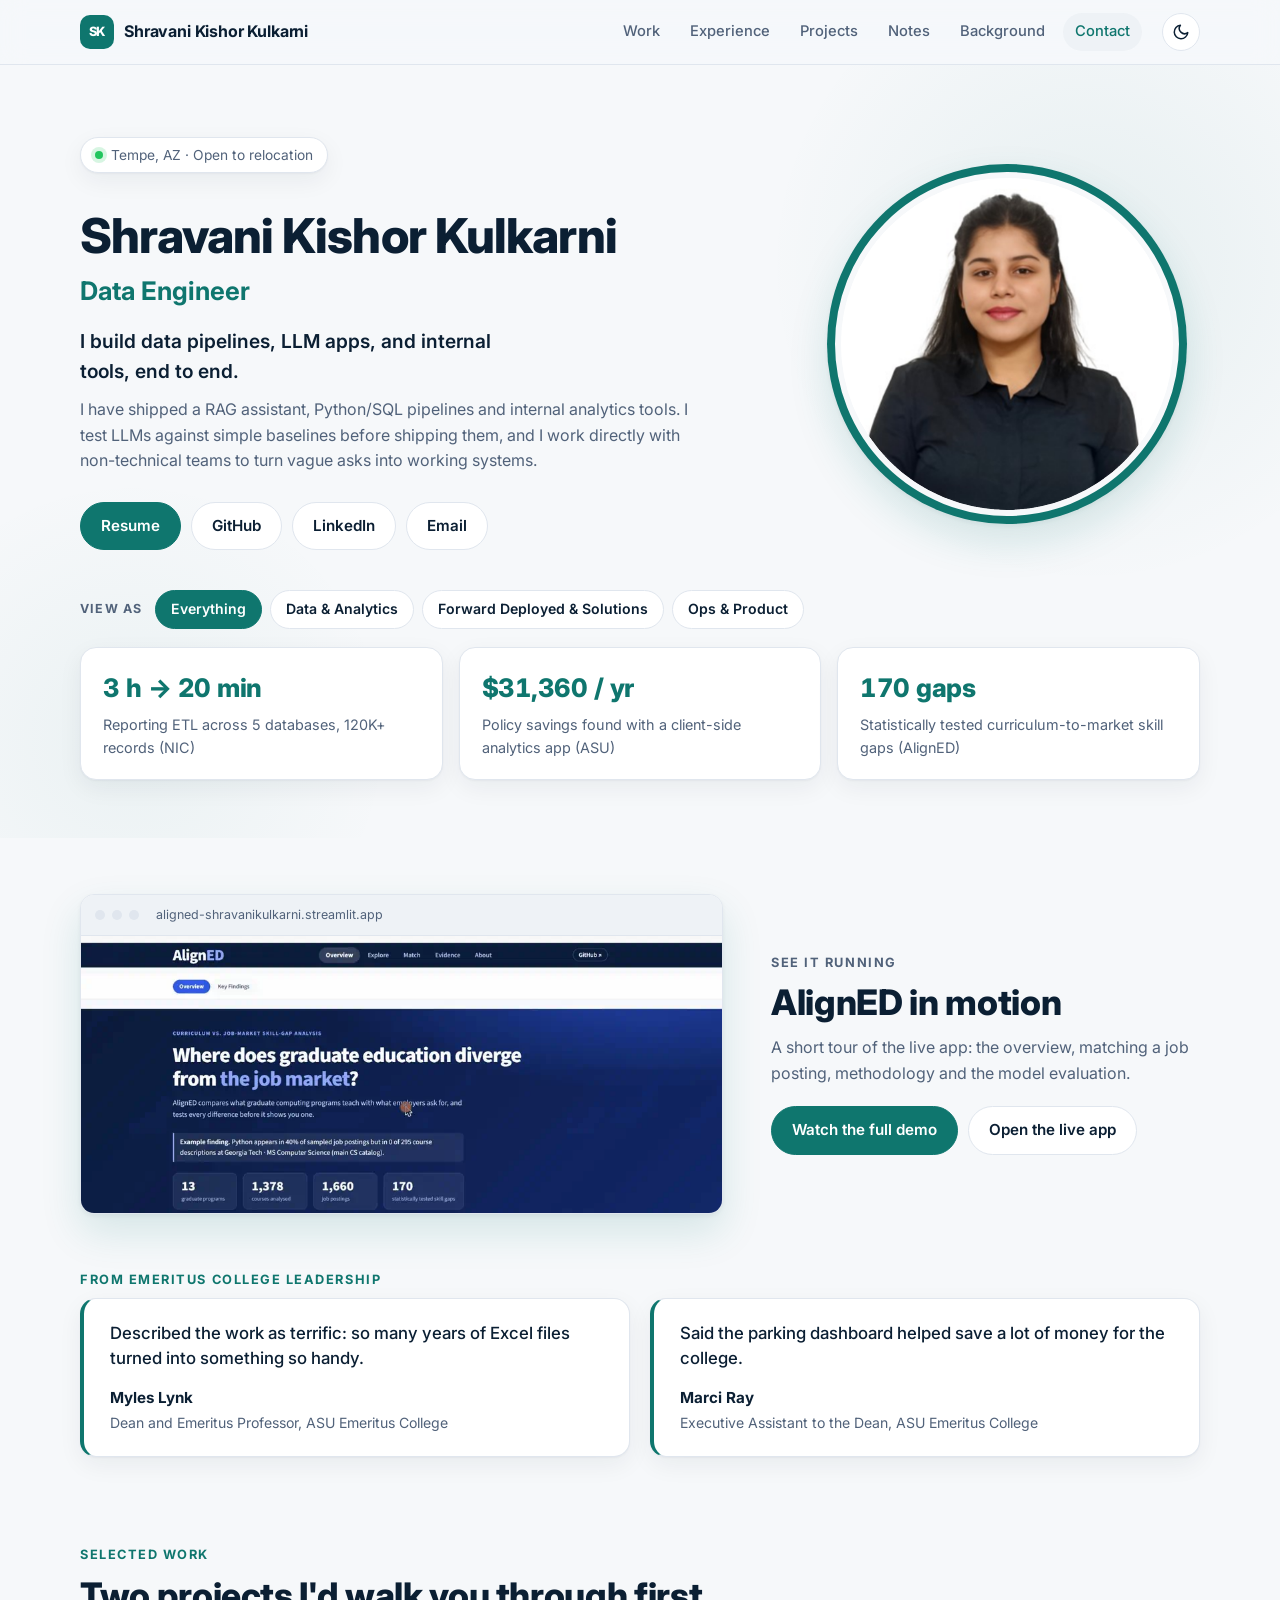
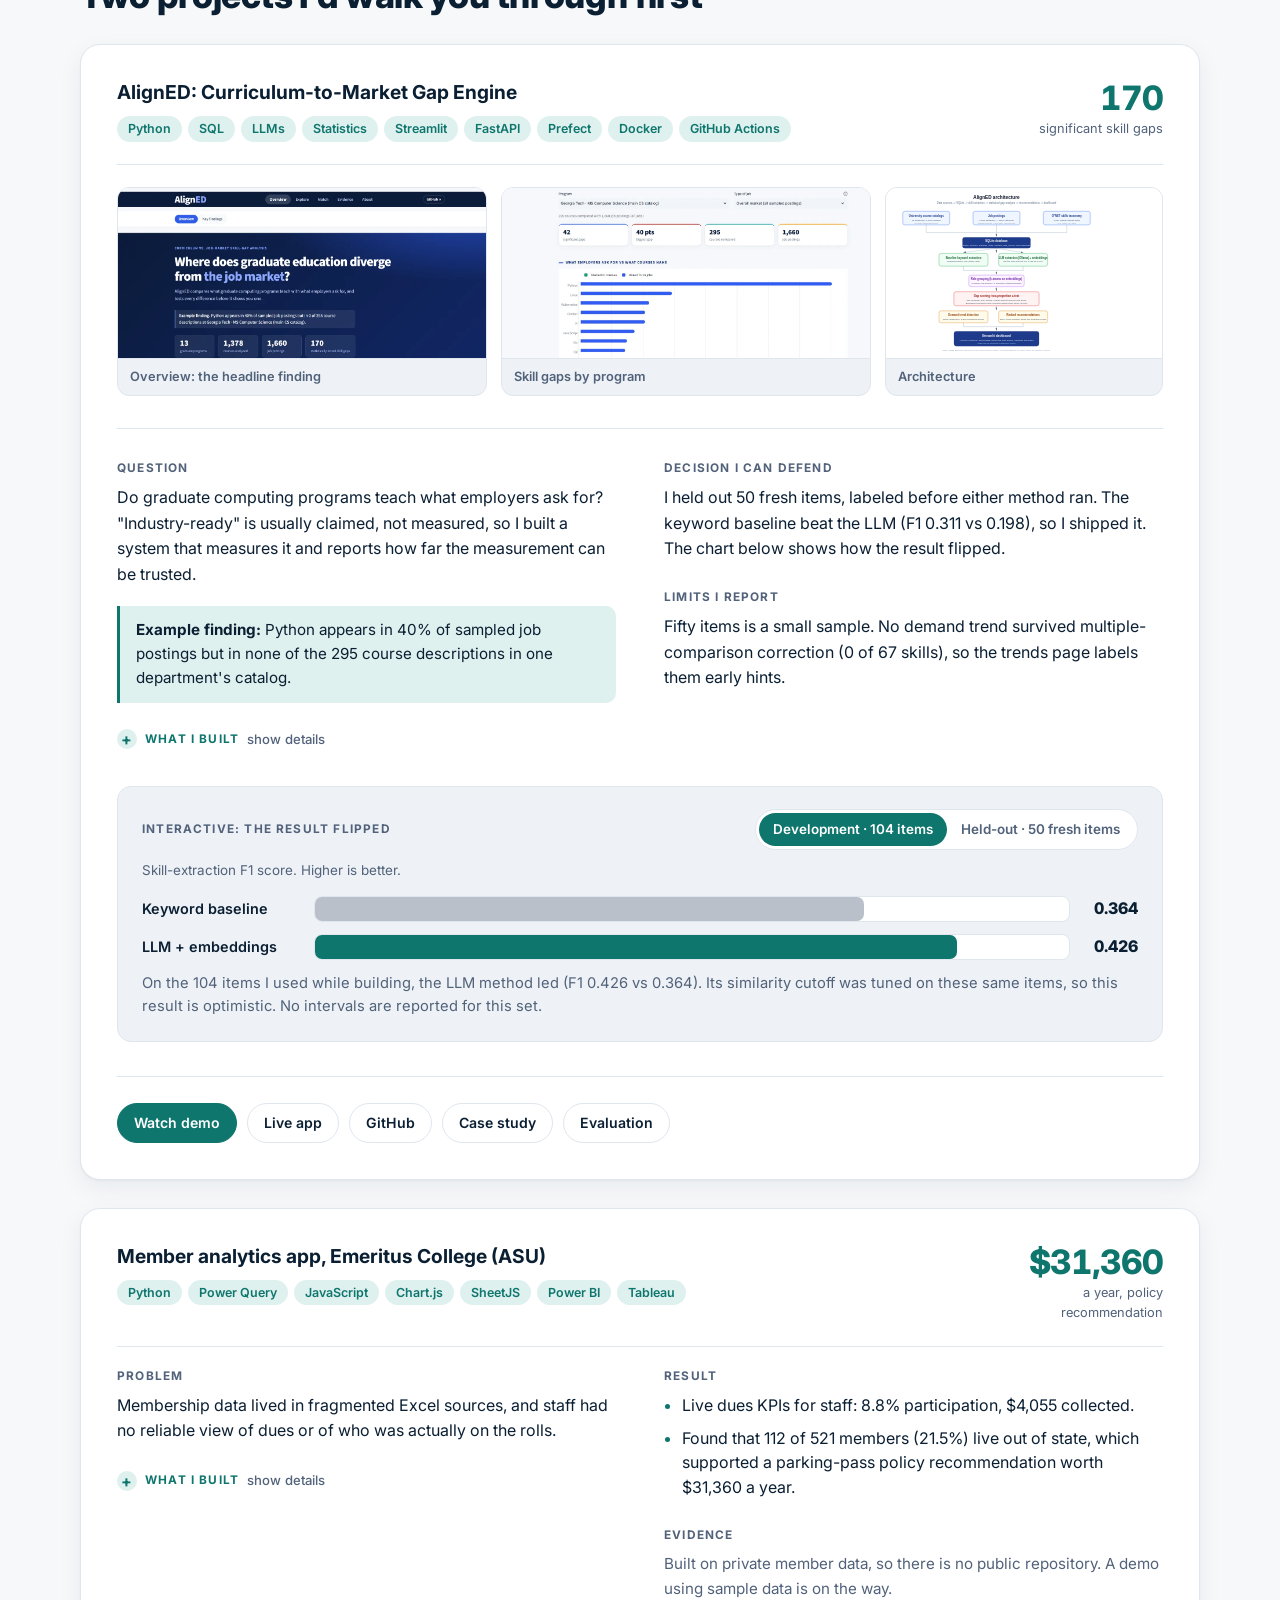
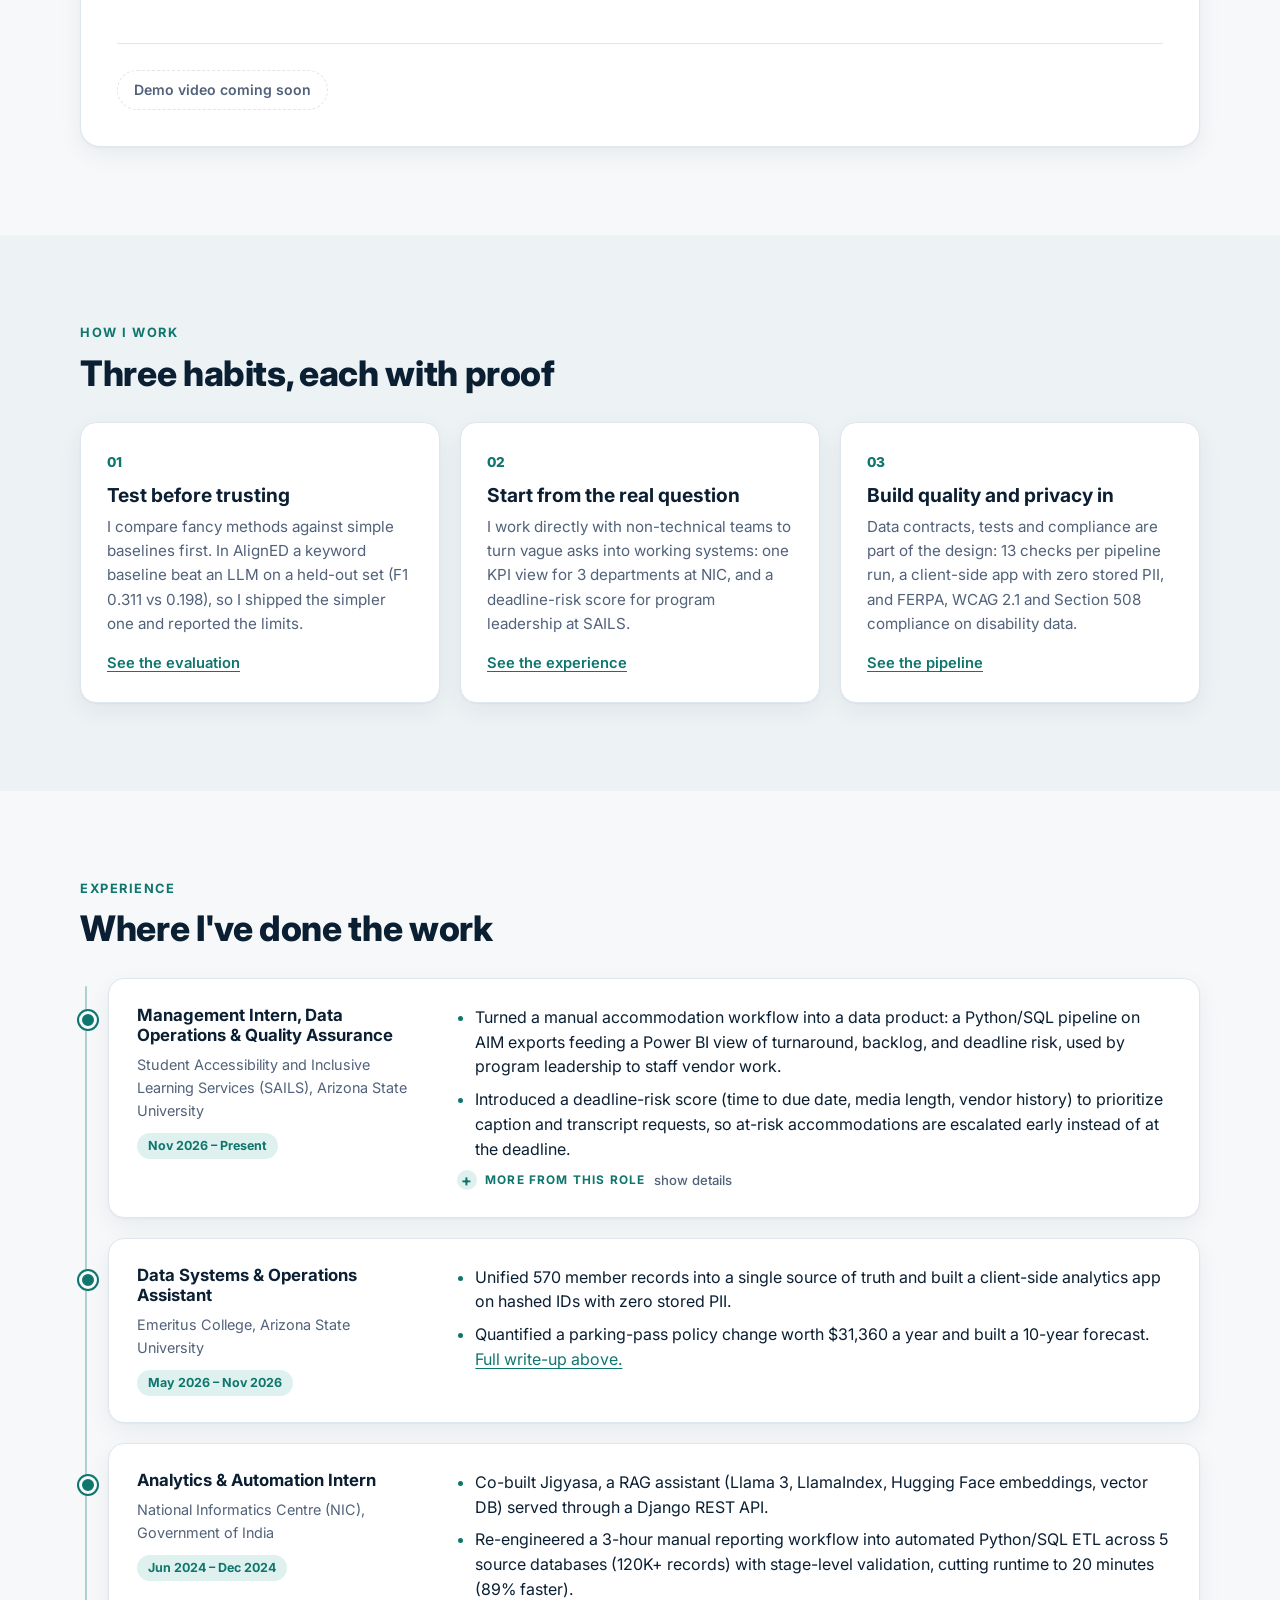
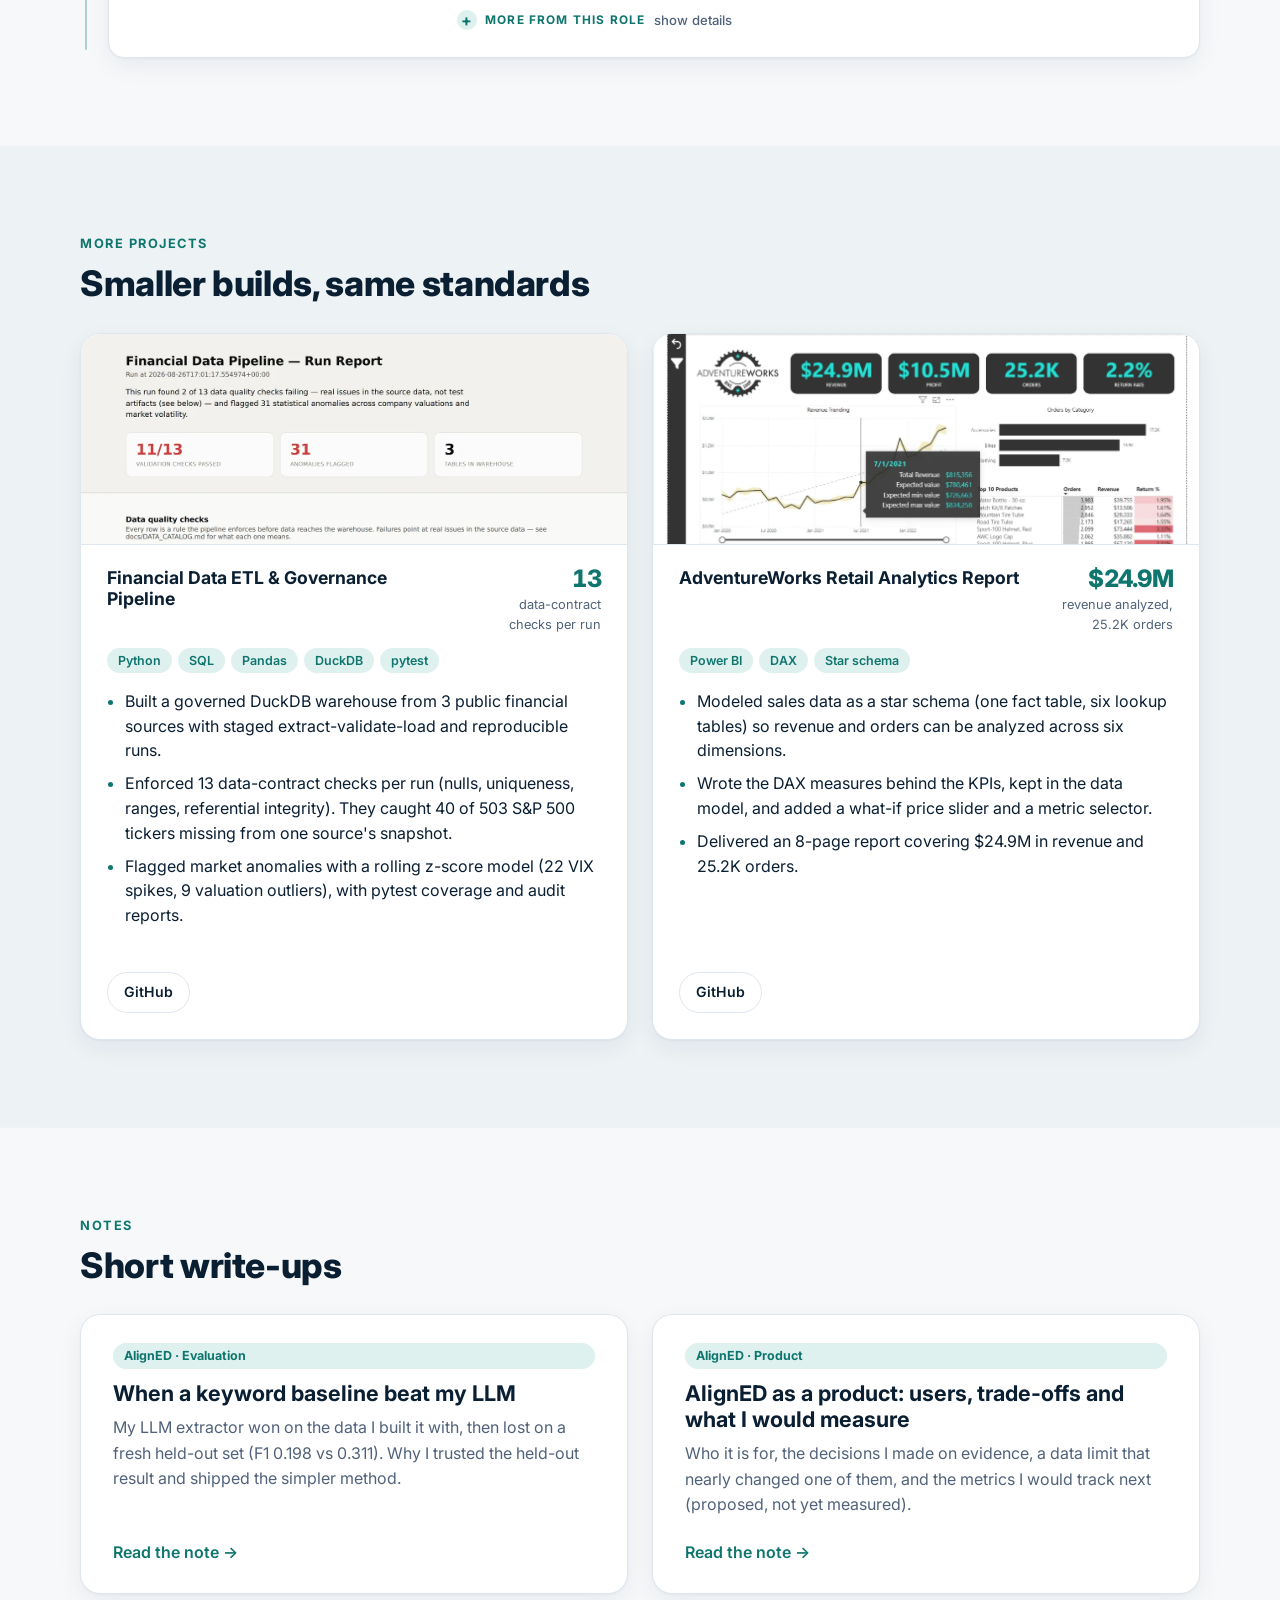
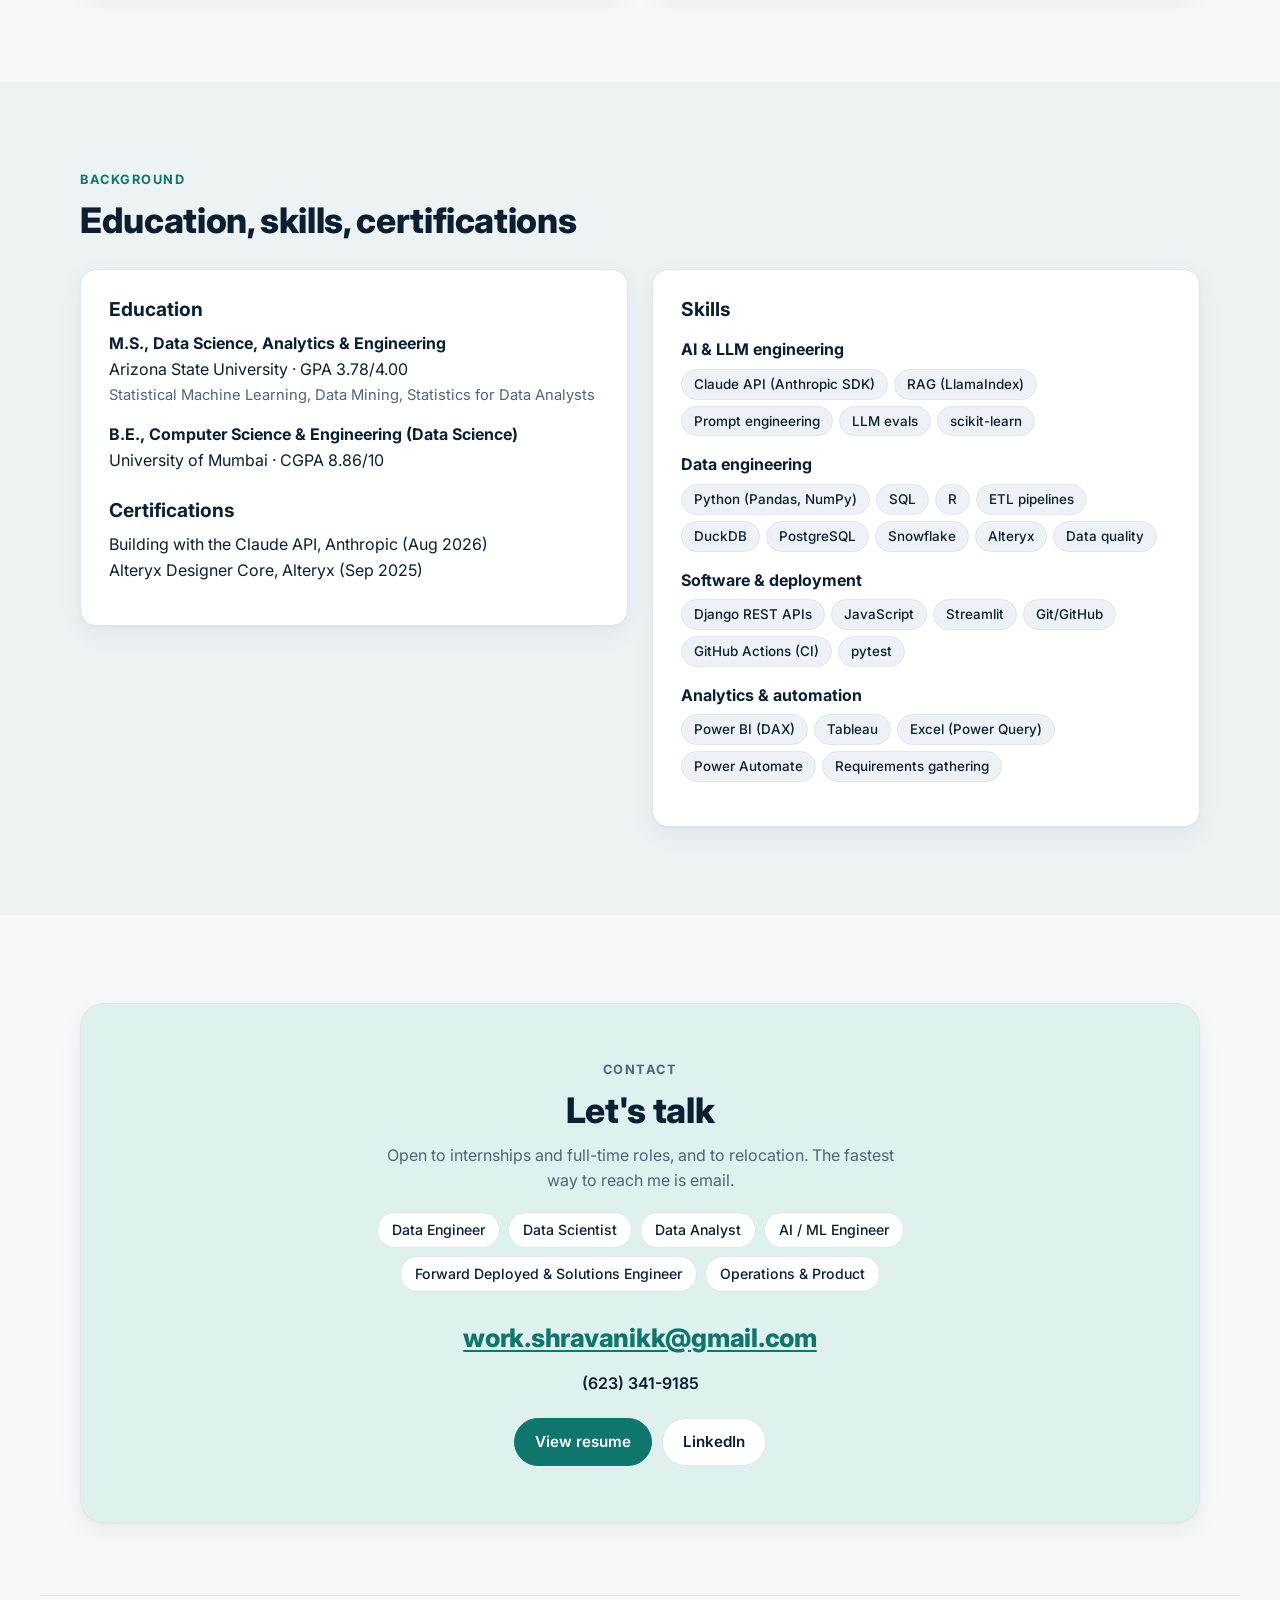
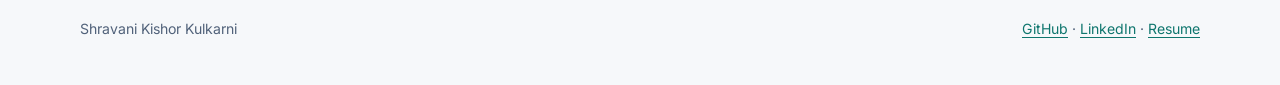
==== commit b13bfac2: "Add silent demo loop strip and inline Loom player Co-Authored-By: Claude Sonnet 5.5 <noreply@anthrop" ====
--- a/index.html
+++ b/index.html
@@ -93,6 +93,27 @@
   </div>
 </section>
 
+<section class="wrap demo-strip" aria-label="AlignED demo">
+  <div class="demo-grid">
+    <div class="browser">
+      <div class="browser-bar" aria-hidden="true"><span></span><span></span><span></span><em>aligned-shravanikulkarni.streamlit.app</em></div>
+      <picture>
+        <source media="(prefers-reduced-motion: reduce)" srcset="assets/aligned-demo-poster.webp">
+        <img src="assets/aligned-demo.webp" alt="Silent looping tour of the AlignED app: the overview, matching a job posting, methodology and the model evaluation" width="960" height="415">
+      </picture>
+    </div>
+    <div class="demo-copy">
+      <p class="kicker">See it running</p>
+      <h2>AlignED in motion</h2>
+      <p>A short tour of the live app: the overview, matching a job posting, methodology and the model evaluation.</p>
+      <div class="actions">
+        <a class="btn primary" href="/aligned-demo" data-demo target="_blank" rel="noopener">Watch the full demo</a>
+        <a class="btn" href="https://aligned-shravanikulkarni.streamlit.app" target="_blank" rel="noopener">Open the live app</a>
+      </div>
+    </div>
+  </div>
+</section>
+
 <section class="wrap voices" aria-label="Feedback from Emeritus College leadership">
   <p class="kicker">From Emeritus College leadership</p>
   <div class="voices-grid">
@@ -170,7 +191,7 @@
       <noscript><p class="flip-note">Development set: LLM 0.426, keyword 0.364. Held-out set: keyword 0.311, LLM 0.198.</p></noscript>
     </div>
     <footer class="case-foot">
-      <a class="btn sm primary" href="/aligned-demo" target="_blank" rel="noopener">Watch demo</a>
+      <a class="btn sm primary" href="/aligned-demo" data-demo target="_blank" rel="noopener">Watch demo</a>
       <a class="btn sm" href="https://aligned-shravanikulkarni.streamlit.app" target="_blank" rel="noopener">Live app</a>
       <a class="btn sm" href="https://github.com/shravanii15/AlignED" target="_blank" rel="noopener">GitHub</a>
       <a class="btn sm" href="https://github.com/shravanii15/AlignED/blob/main/docs/CASE_STUDY.md" target="_blank" rel="noopener">Case study</a>
@@ -387,6 +408,11 @@
   <span><a href="https://github.com/shravanii15" target="_blank" rel="noopener">GitHub</a> · <a href="https://www.linkedin.com/in/shravani-kulkarni2003/" target="_blank" rel="noopener">LinkedIn</a> · <a href="https://drive.google.com/file/d/1VD20Q1ZDSuOYR6wA9f7kshZLSj4AENpf/view?usp=sharing" target="_blank" rel="noopener">Resume</a></span>
 </footer>
 
+<dialog id="demoDialog" class="demo-dialog" aria-label="AlignED demo video">
+  <button type="button" class="demo-close" aria-label="Close video">&times;</button>
+  <div class="demo-frame"><iframe data-src="https://www.loom.com/embed/b5b72dccd0b149df8c9c6b9d8b1d580a?hide_owner=true&amp;hide_share=true&amp;hide_title=true" title="AlignED demo video" allow="fullscreen; picture-in-picture" allowfullscreen></iframe></div>
+  <p class="demo-fallback"><a href="/aligned-demo" target="_blank" rel="noopener">Video not loading? Open it on Loom</a></p>
+</dialog>
 <script src="app.js" defer></script>
 <script>
   (function () {
--- a/styles.css
+++ b/styles.css
@@ -72,6 +72,26 @@
 .proof dt{font-size:1.6rem;font-weight:800;letter-spacing:-.02em;color:var(--accent)}
 .proof dd{margin:4px 0 0;color:var(--muted);font-size:.9rem}
 
+/* demo strip + player */
+.demo-strip{padding-top:56px}
+.demo-grid{display:grid;grid-template-columns:1.5fr 1fr;gap:48px;align-items:center}
+.browser{border:1px solid var(--line);border-radius:14px;overflow:hidden;background:var(--surface);box-shadow:var(--shadow-lg)}
+.browser-bar{display:flex;align-items:center;gap:7px;padding:10px 14px;background:var(--surface-2);border-bottom:1px solid var(--line)}
+.browser-bar span{width:10px;height:10px;border-radius:50%;background:var(--line)}
+.browser-bar em{margin-left:10px;font-style:normal;font-size:.78rem;color:var(--muted)}
+.browser img{display:block;width:100%;height:auto}
+.demo-copy h2{margin-bottom:12px}
+.demo-copy p{color:var(--muted)}
+.demo-copy .actions{margin-top:20px}
+.demo-dialog{border:0;padding:0;background:#000;border-radius:14px;width:min(960px,94vw);overflow:hidden;color:#fff}
+.demo-dialog::backdrop{background:rgba(5,12,20,.72)}
+.demo-frame{aspect-ratio:16/9;width:100%}
+.demo-frame iframe{width:100%;height:100%;border:0;display:block}
+.demo-close{position:absolute;top:8px;right:10px;z-index:2;width:36px;height:36px;border-radius:50%;border:0;background:rgba(0,0,0,.55);color:#fff;font-size:1.5rem;line-height:1;cursor:pointer}
+.demo-fallback{margin:0;padding:10px 14px;font-size:.85rem;background:#0b1f33;text-align:center}
+.demo-fallback a{color:#9be7dd}
+@media (max-width:860px){.demo-grid{grid-template-columns:1fr;gap:26px}}
+
 /* voices */
 .voices{padding-top:56px}
 .voices-grid{display:grid;grid-template-columns:1fr 1fr;gap:20px}
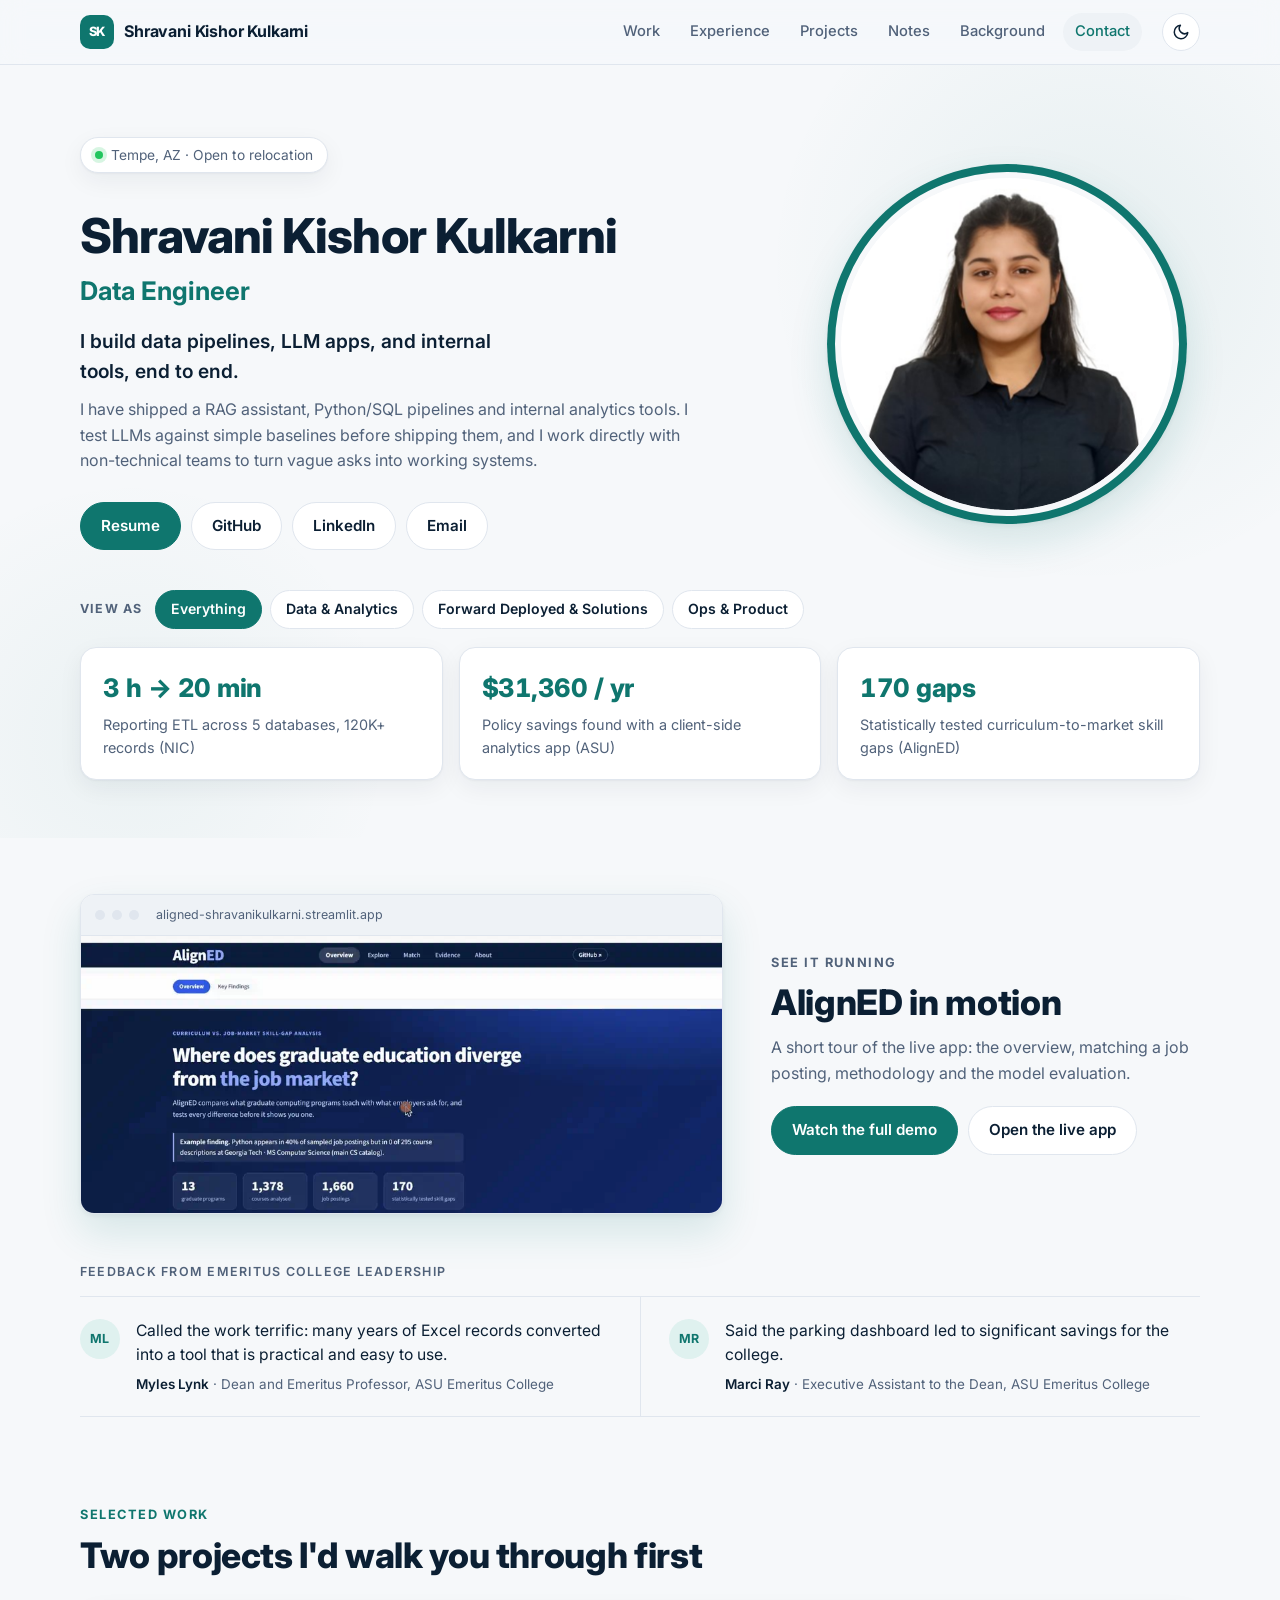
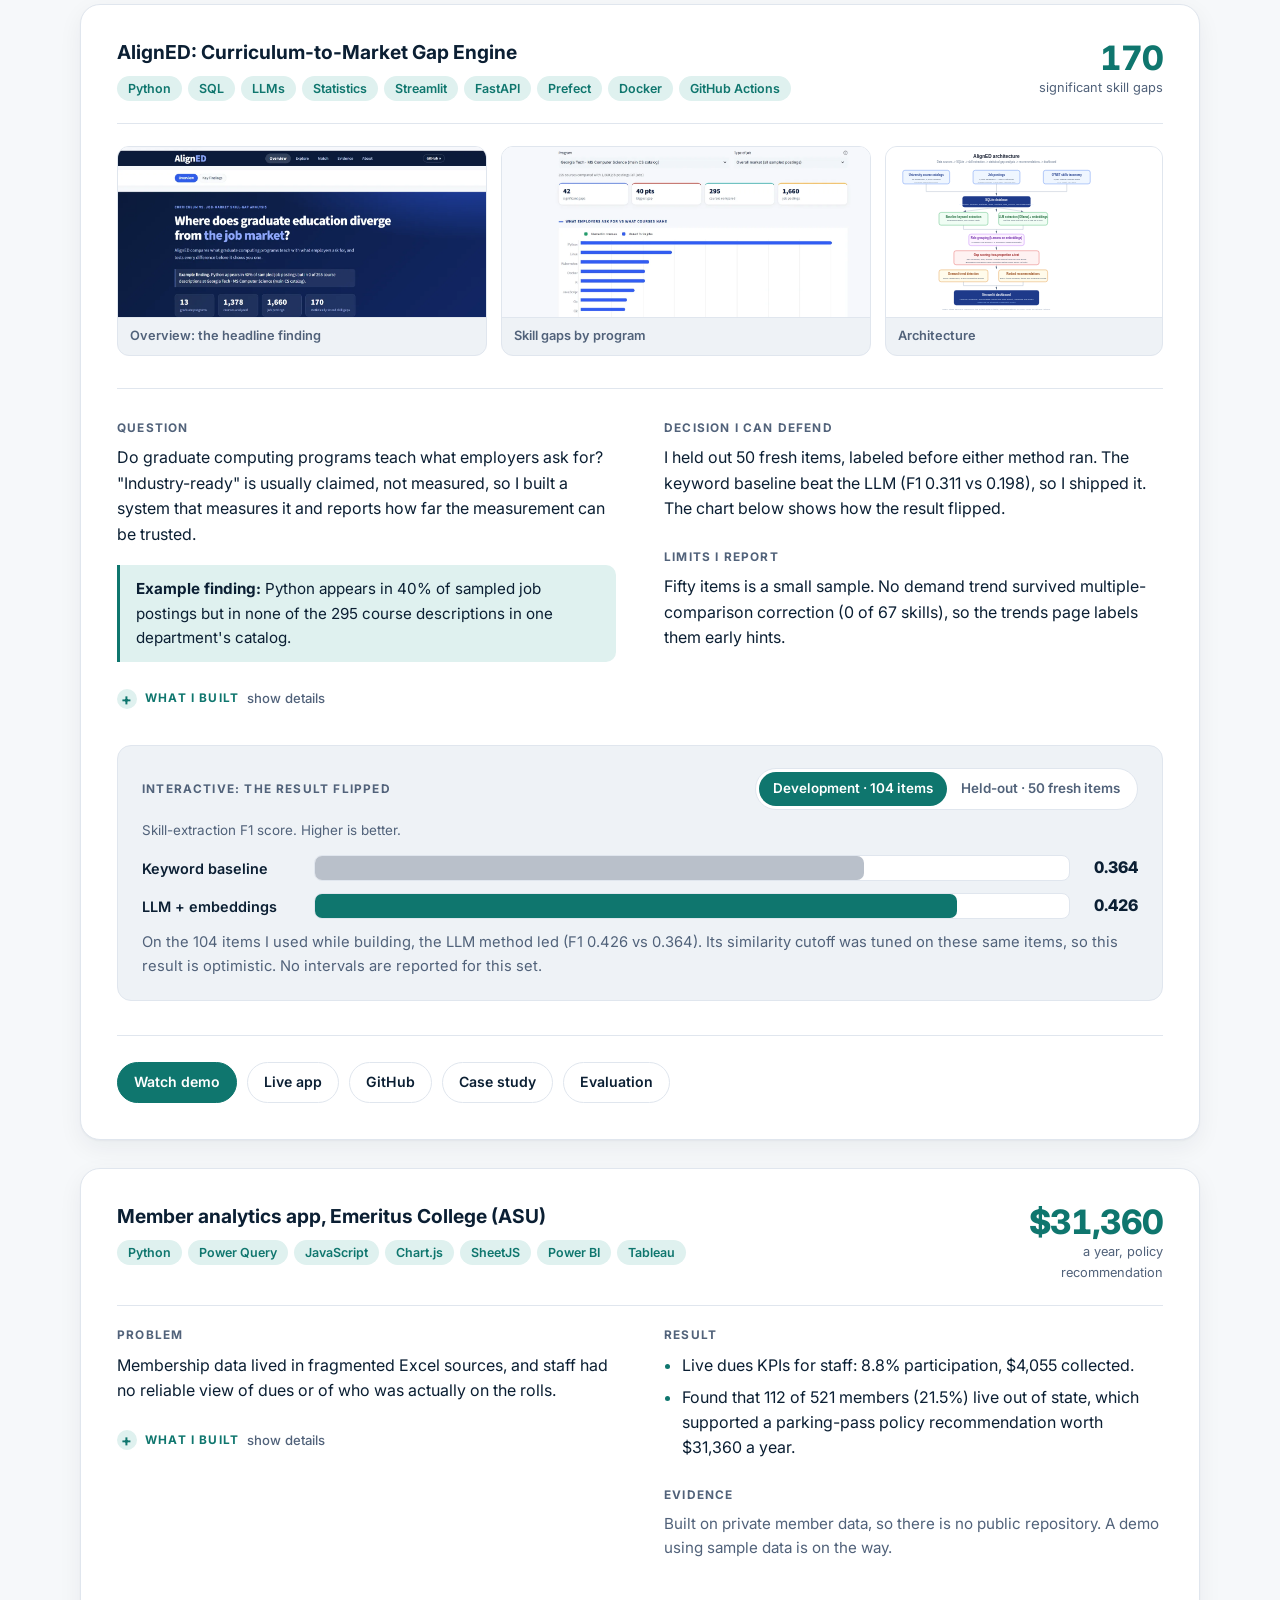
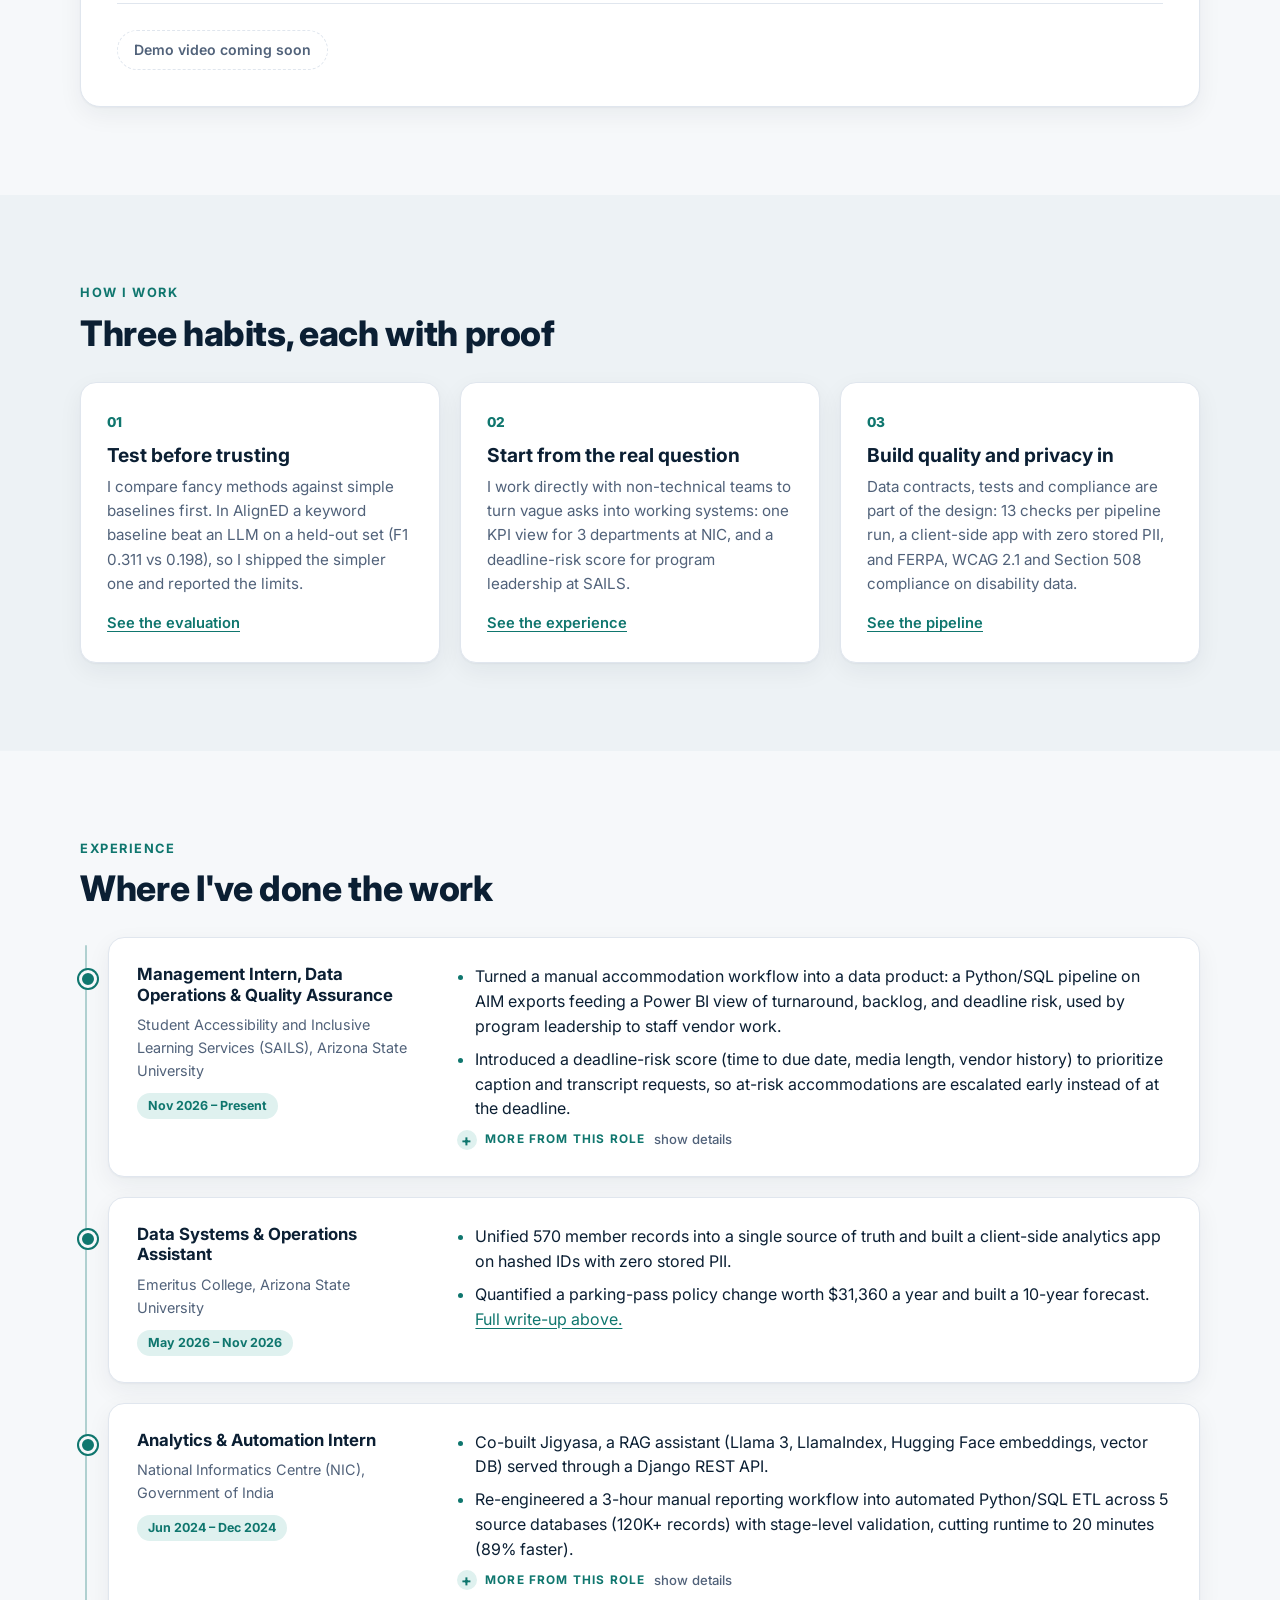
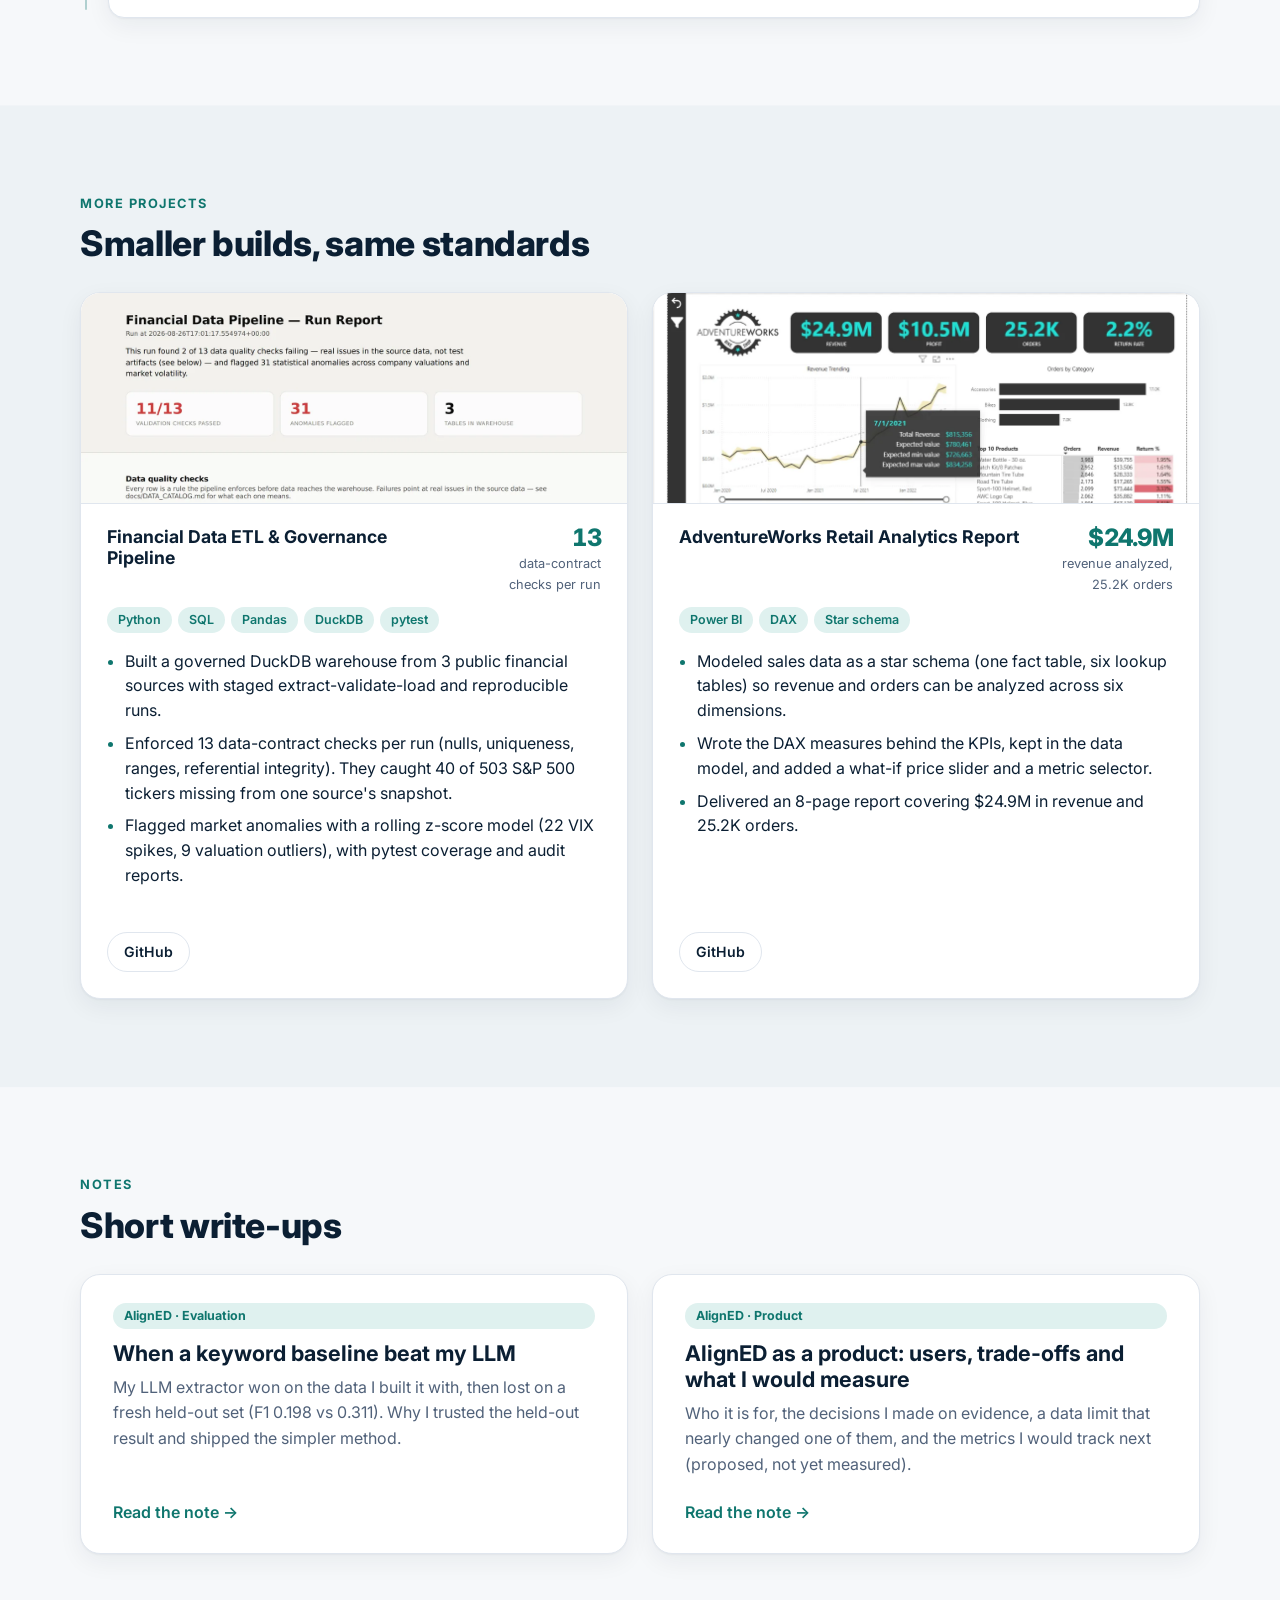
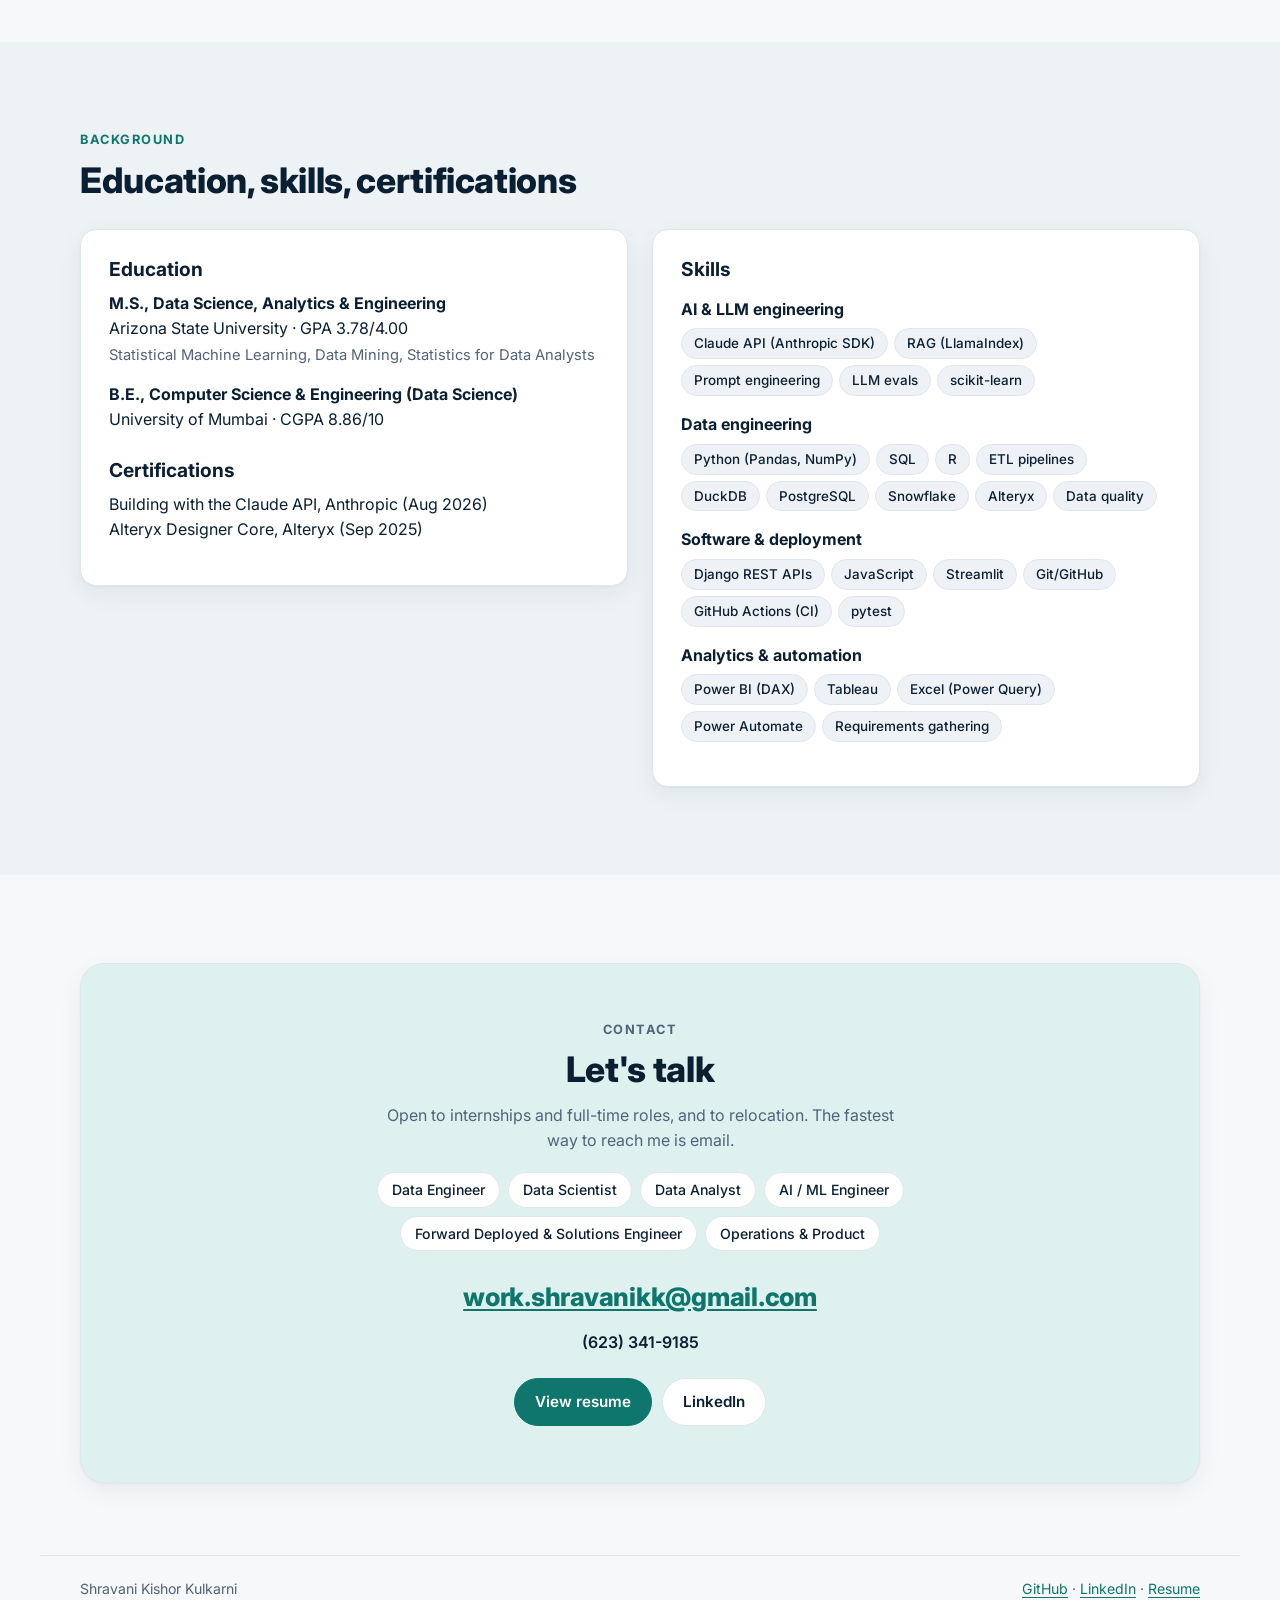
==== commit 55e6754d: "Make Emeritus feedback strip quieter and more professional Co-Authored-By: Claude Sonnet 5.5 <norepl" ====
--- a/index.html
+++ b/index.html
@@ -115,15 +115,21 @@
 </section>
 
 <section class="wrap voices" aria-label="Feedback from Emeritus College leadership">
-  <p class="kicker">From Emeritus College leadership</p>
-  <div class="voices-grid">
+  <p class="voices-label">Feedback from Emeritus College leadership</p>
+  <div class="voices-row">
     <figure class="voice">
-      <p>Described the work as terrific: so many years of Excel files turned into something so handy.</p>
-      <figcaption><strong>Myles Lynk</strong><span>Dean and Emeritus Professor, ASU Emeritus College</span></figcaption>
+      <span class="avatar" aria-hidden="true">ML</span>
+      <div>
+        <p>Called the work terrific: many years of Excel records converted into a tool that is practical and easy to use.</p>
+        <figcaption><strong>Myles Lynk</strong> &middot; Dean and Emeritus Professor, ASU Emeritus College</figcaption>
+      </div>
     </figure>
     <figure class="voice">
-      <p>Said the parking dashboard helped save a lot of money for the college.</p>
-      <figcaption><strong>Marci Ray</strong><span>Executive Assistant to the Dean, ASU Emeritus College</span></figcaption>
+      <span class="avatar" aria-hidden="true">MR</span>
+      <div>
+        <p>Said the parking dashboard led to significant savings for the college.</p>
+        <figcaption><strong>Marci Ray</strong> &middot; Executive Assistant to the Dean, ASU Emeritus College</figcaption>
+      </div>
     </figure>
   </div>
 </section>
--- a/styles.css
+++ b/styles.css
@@ -93,13 +93,16 @@
 @media (max-width:860px){.demo-grid{grid-template-columns:1fr;gap:26px}}
 
 /* voices */
-.voices{padding-top:56px}
-.voices-grid{display:grid;grid-template-columns:1fr 1fr;gap:20px}
-.voice{margin:0;padding:22px 26px;background:var(--surface);border:1px solid var(--line);border-left:4px solid var(--accent);border-radius:var(--radius);box-shadow:var(--shadow)}
-.voice p{font-size:1.05rem;font-weight:500;line-height:1.5;margin-bottom:14px}
-.voice figcaption{display:flex;flex-direction:column;gap:2px;font-size:.88rem;color:var(--muted)}
-.voice figcaption strong{color:var(--text);font-size:.95rem}
-@media (max-width:860px){.voices-grid{grid-template-columns:1fr}}
+.voices{padding-top:48px}
+.voices-label{margin:0 0 14px;font-size:.78rem;font-weight:600;letter-spacing:.1em;text-transform:uppercase;color:var(--muted)}
+.voices-row{display:grid;grid-template-columns:1fr 1fr;border-top:1px solid var(--line);border-bottom:1px solid var(--line)}
+.voice{margin:0;display:flex;gap:16px;align-items:flex-start;padding:22px 28px 22px 0}
+.voice+.voice{padding-left:28px;border-left:1px solid var(--line)}
+.avatar{flex:none;display:grid;place-items:center;width:40px;height:40px;border-radius:50%;background:var(--accent-soft);color:var(--accent);font-size:.78rem;font-weight:700;letter-spacing:.02em}
+.voice p{margin:0 0 8px;font-size:.98rem;line-height:1.55}
+.voice figcaption{font-size:.84rem;color:var(--muted);line-height:1.4}
+.voice figcaption strong{color:var(--text);font-weight:600}
+@media (max-width:860px){.voices-row{grid-template-columns:1fr}.voice,.voice+.voice{padding:18px 0;border-left:0}.voice+.voice{border-top:1px solid var(--line)}}
 
 /* screenshots */
 .shots{display:grid;grid-template-columns:1.2fr 1.2fr .9fr;gap:14px;margin:0 0 32px;padding-bottom:32px;border-bottom:1px solid var(--line)}
